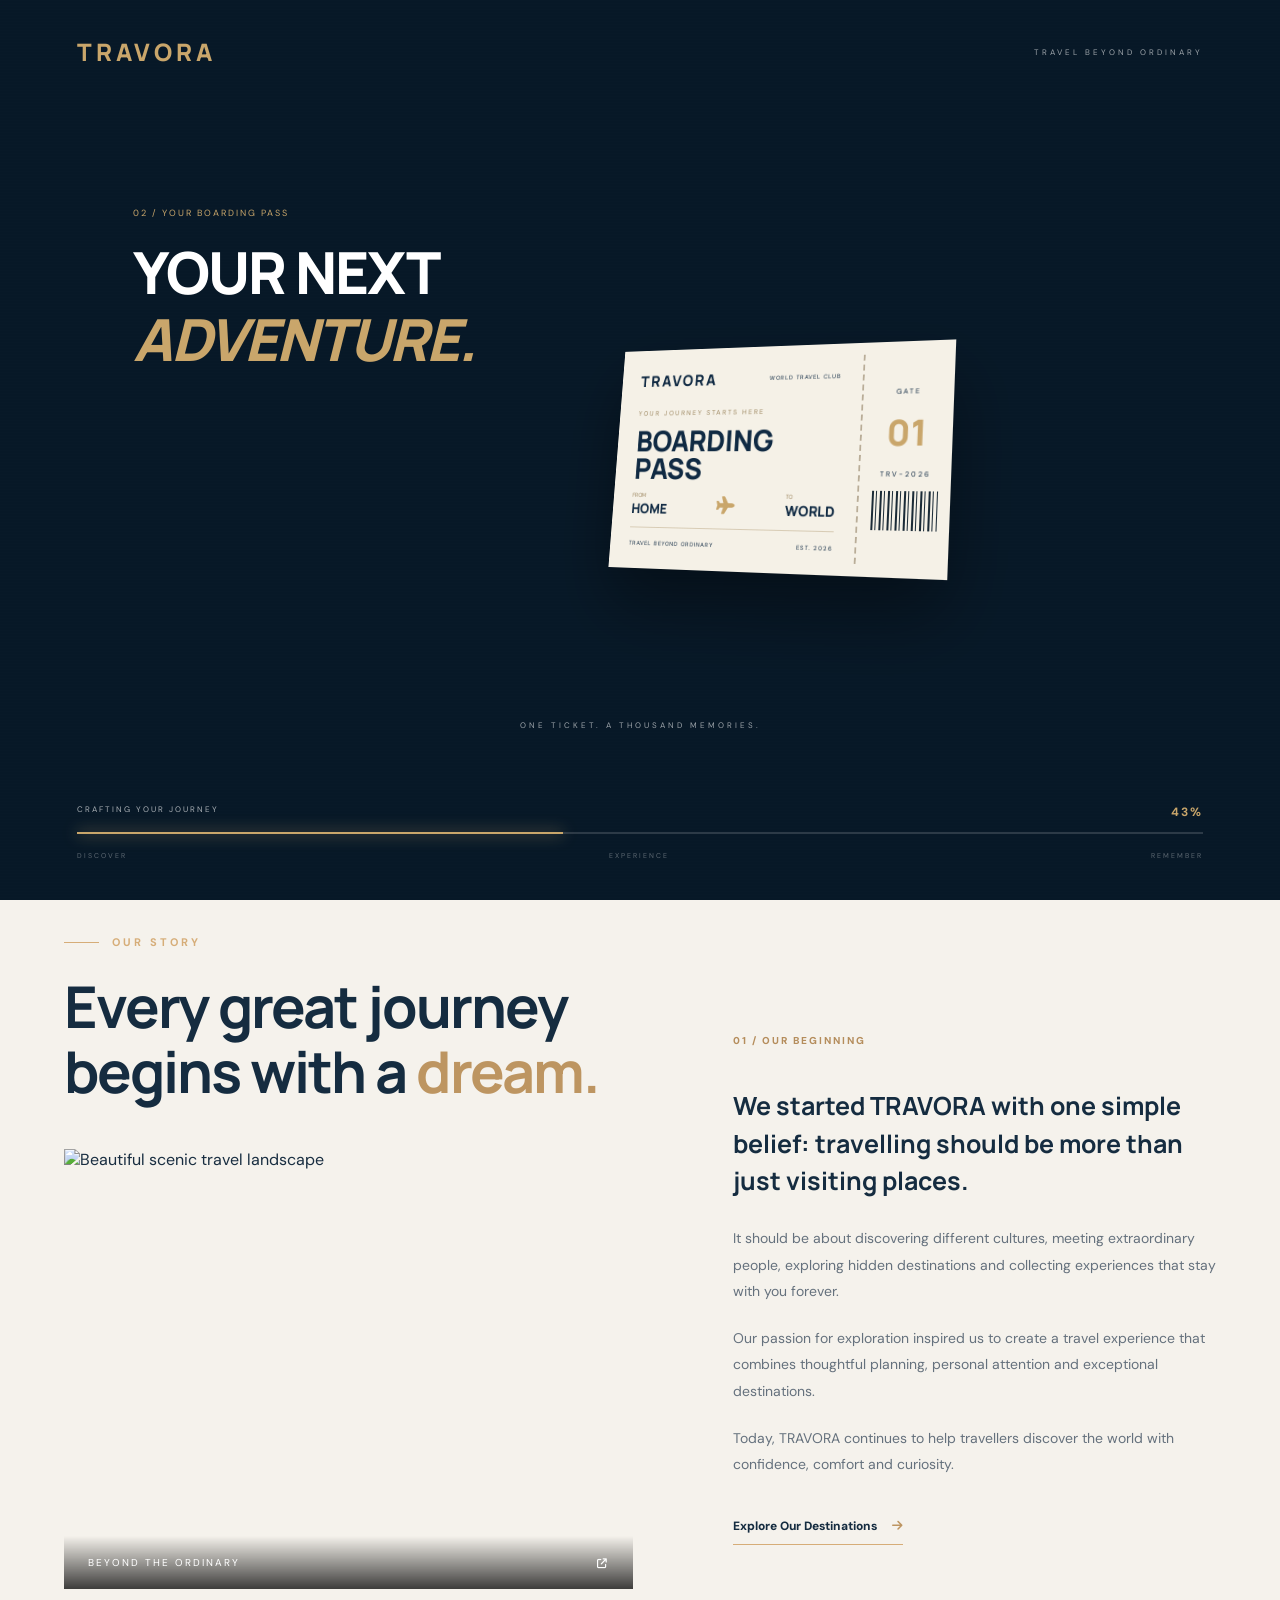
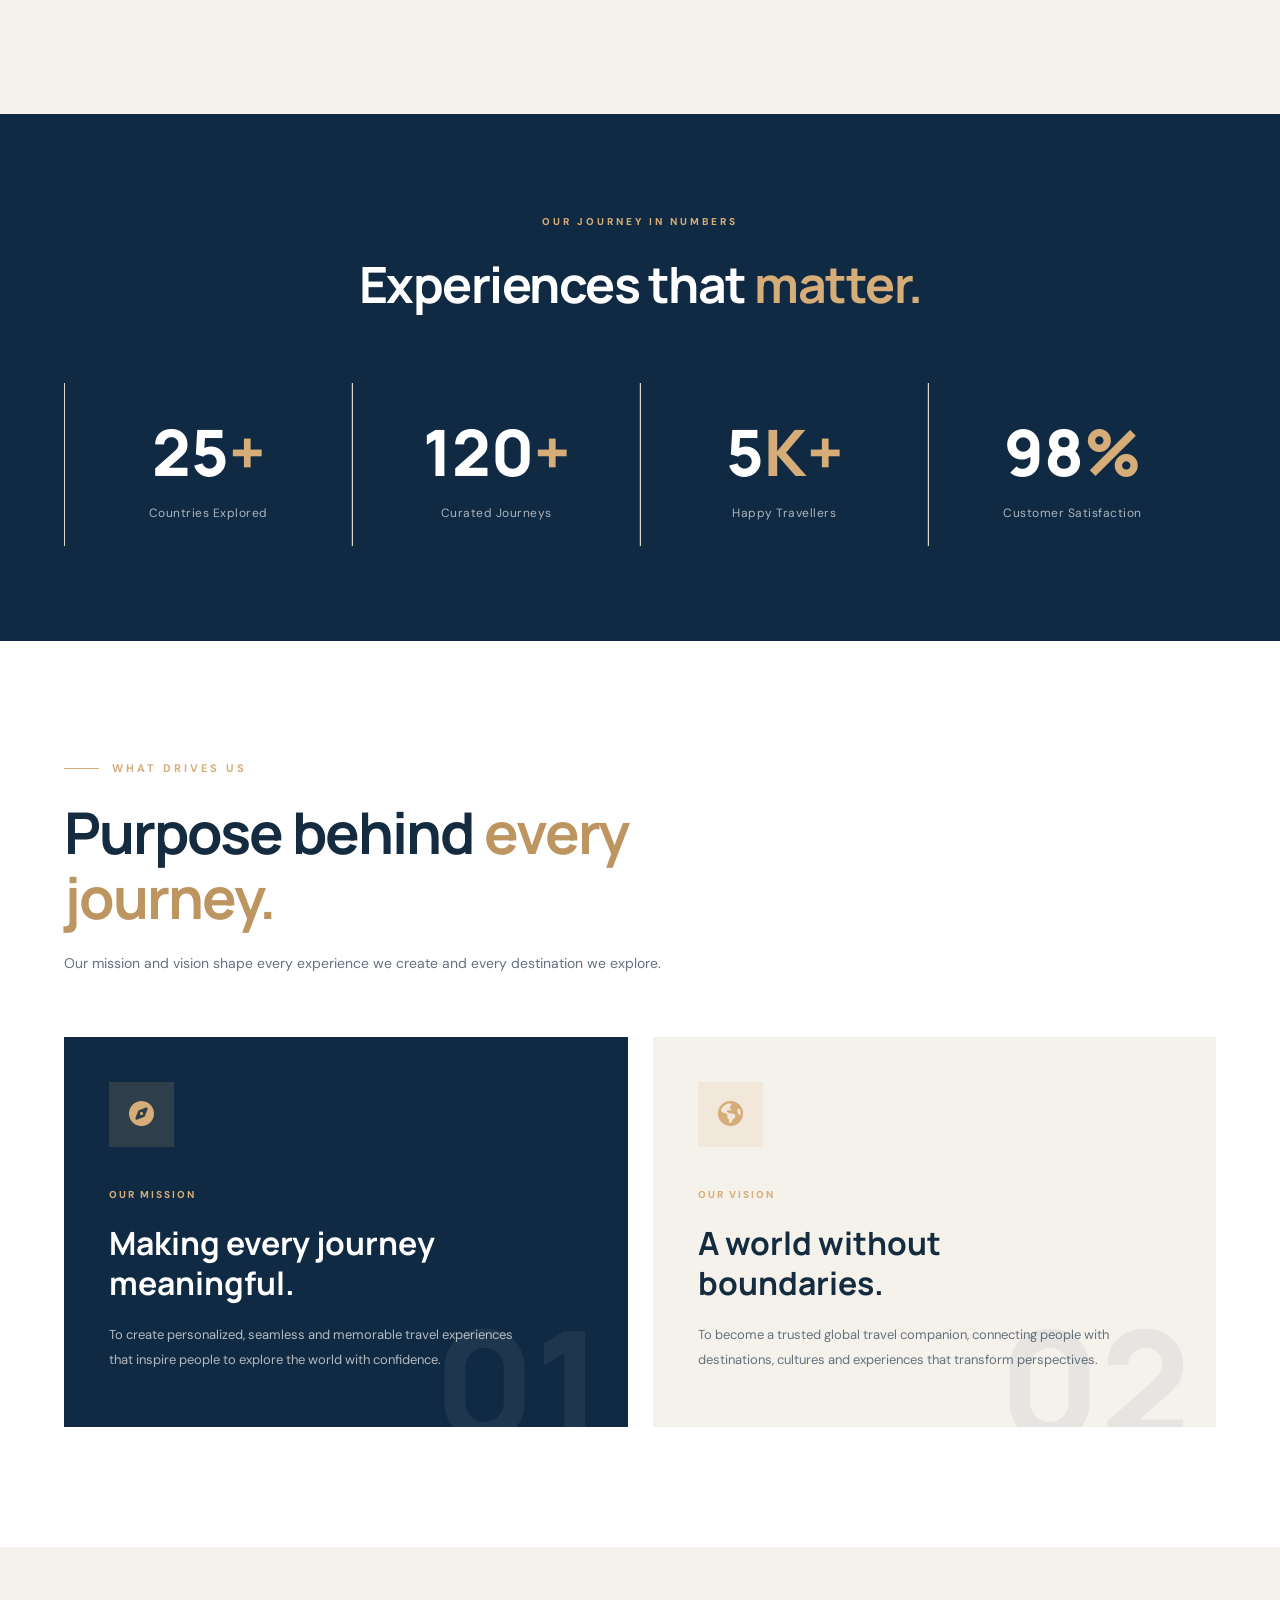
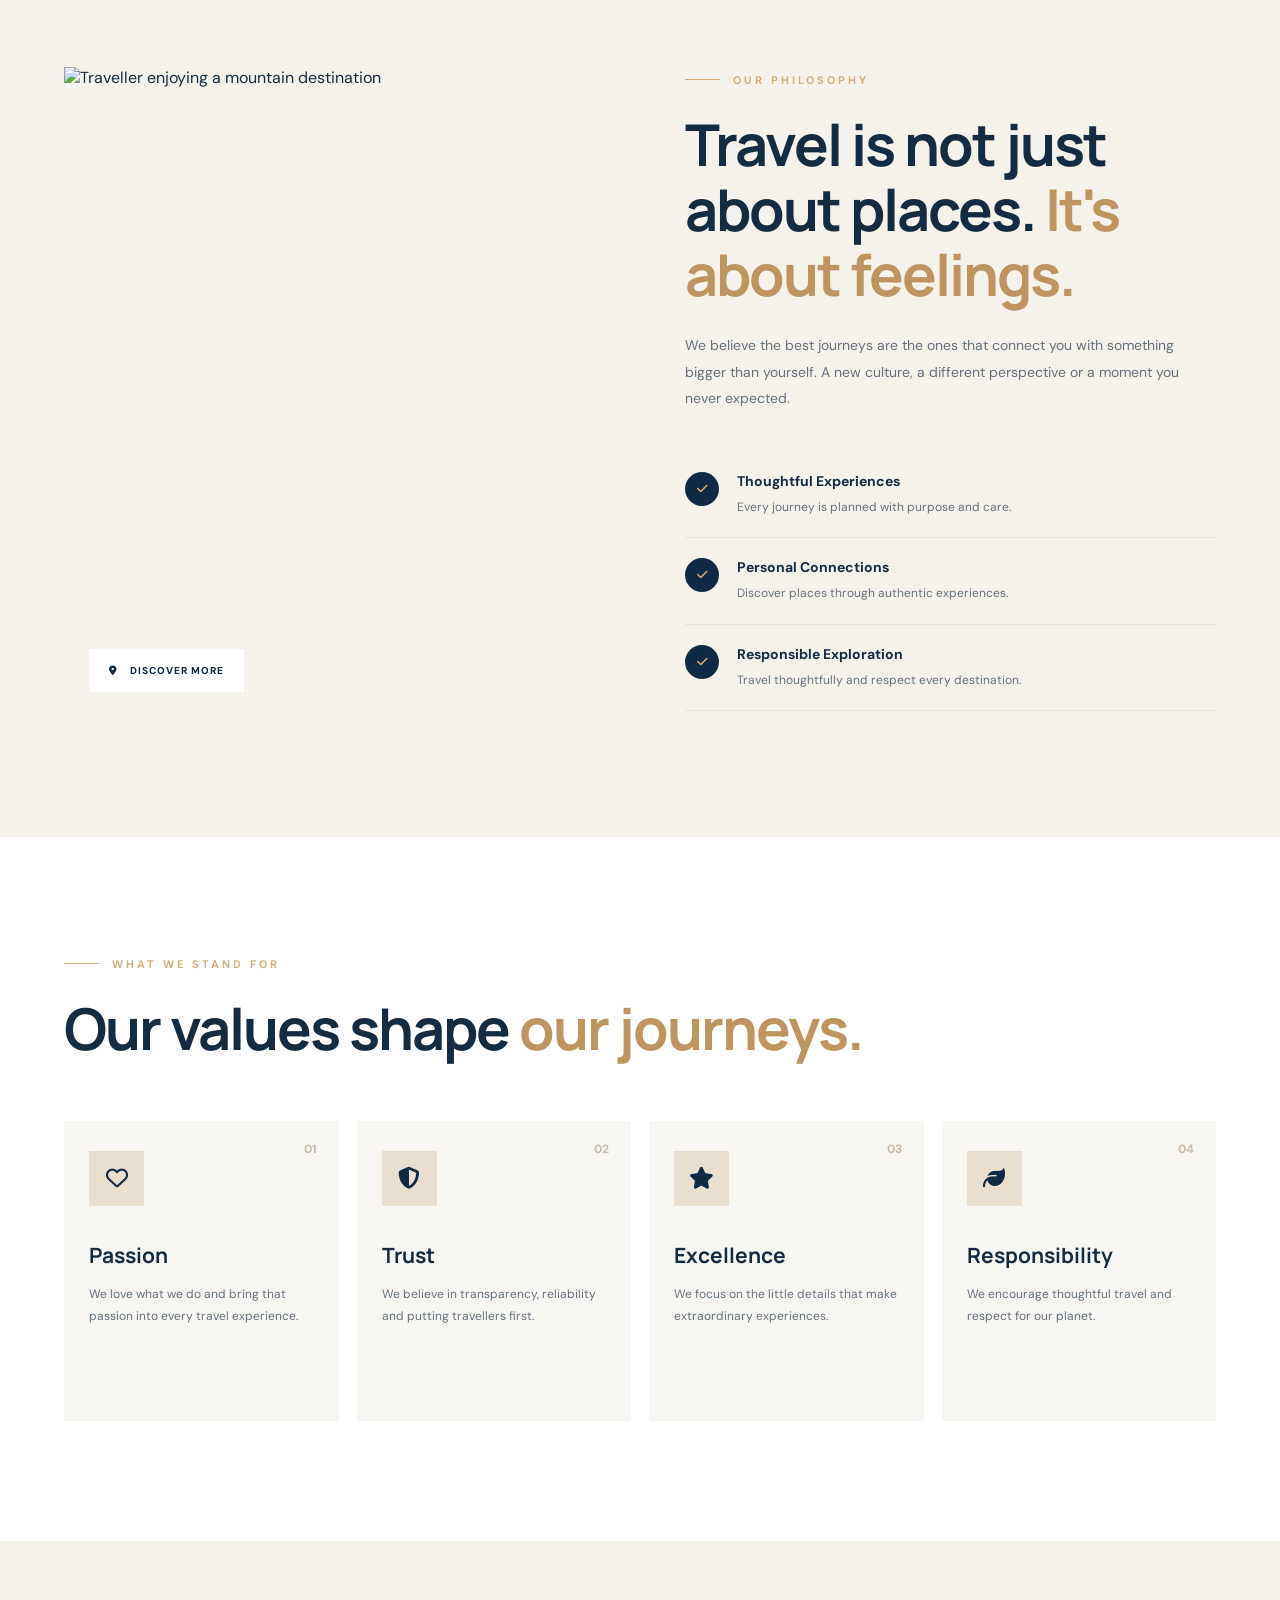
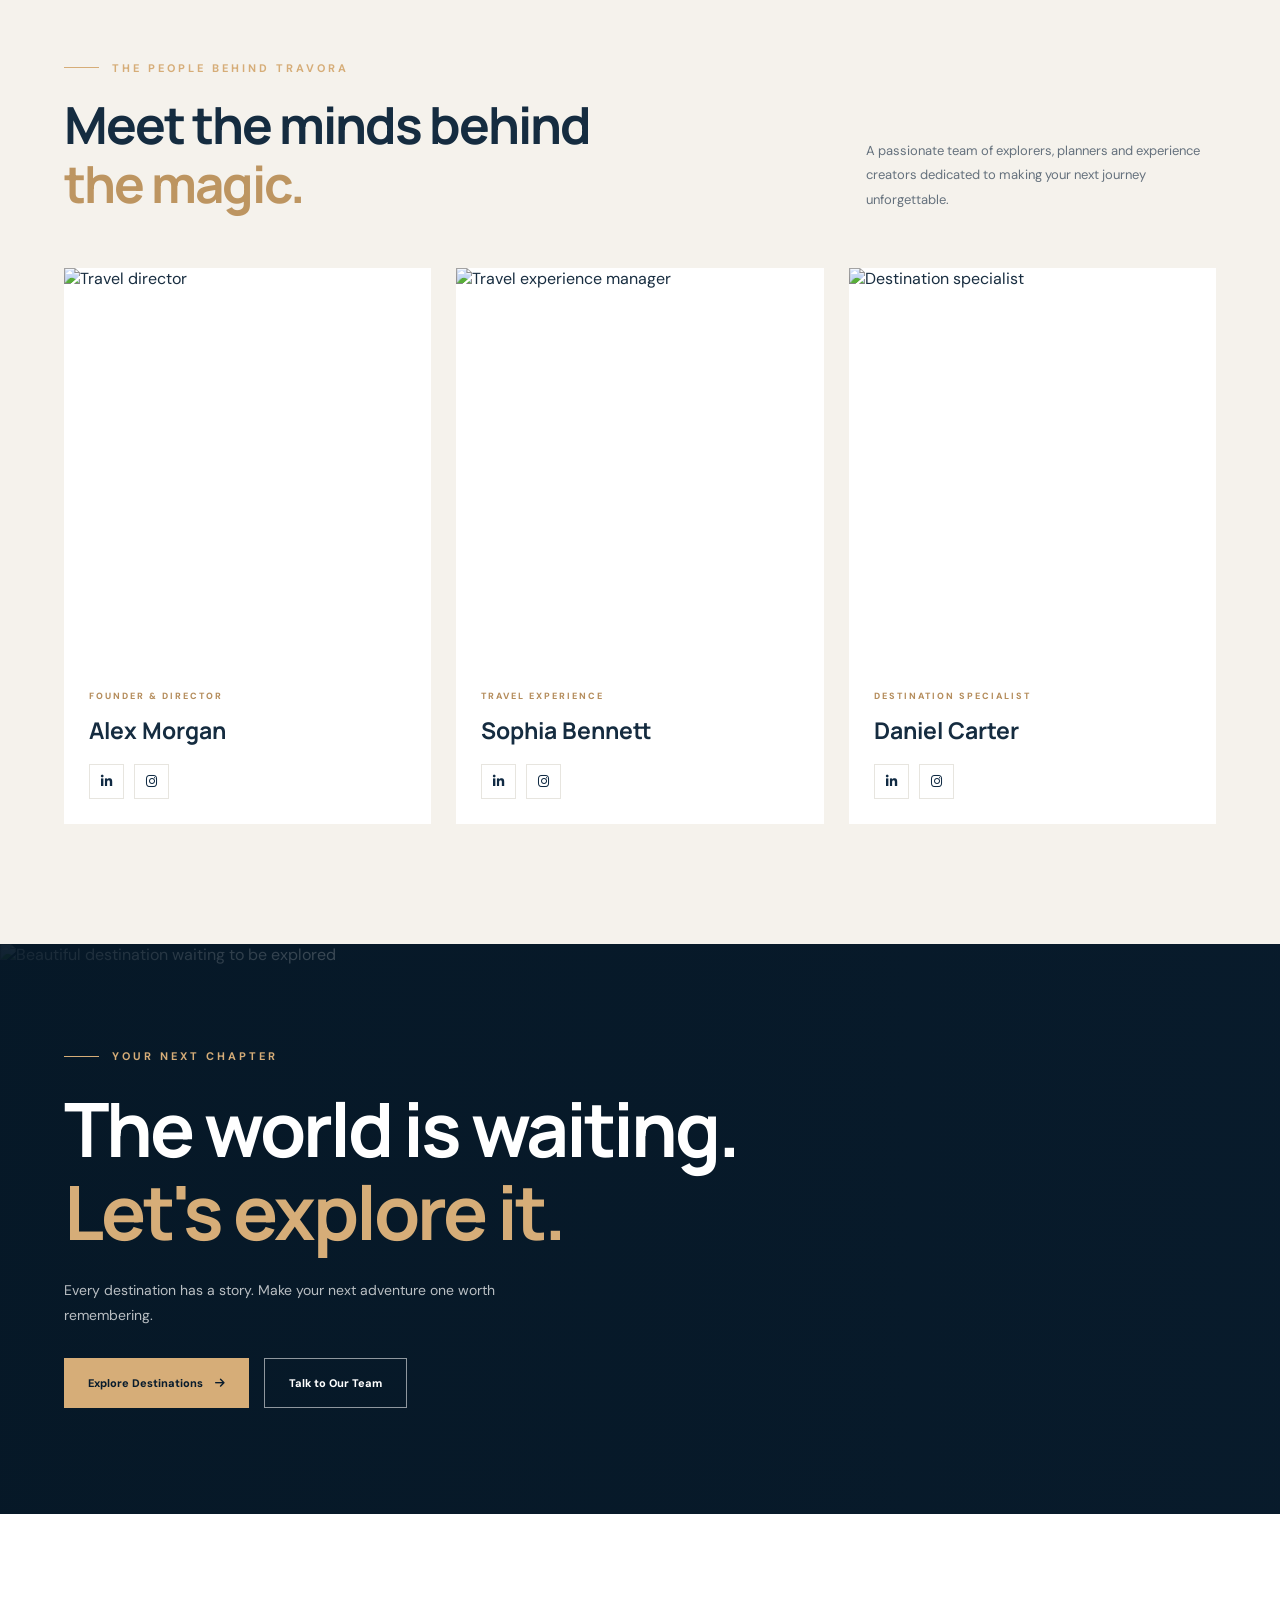
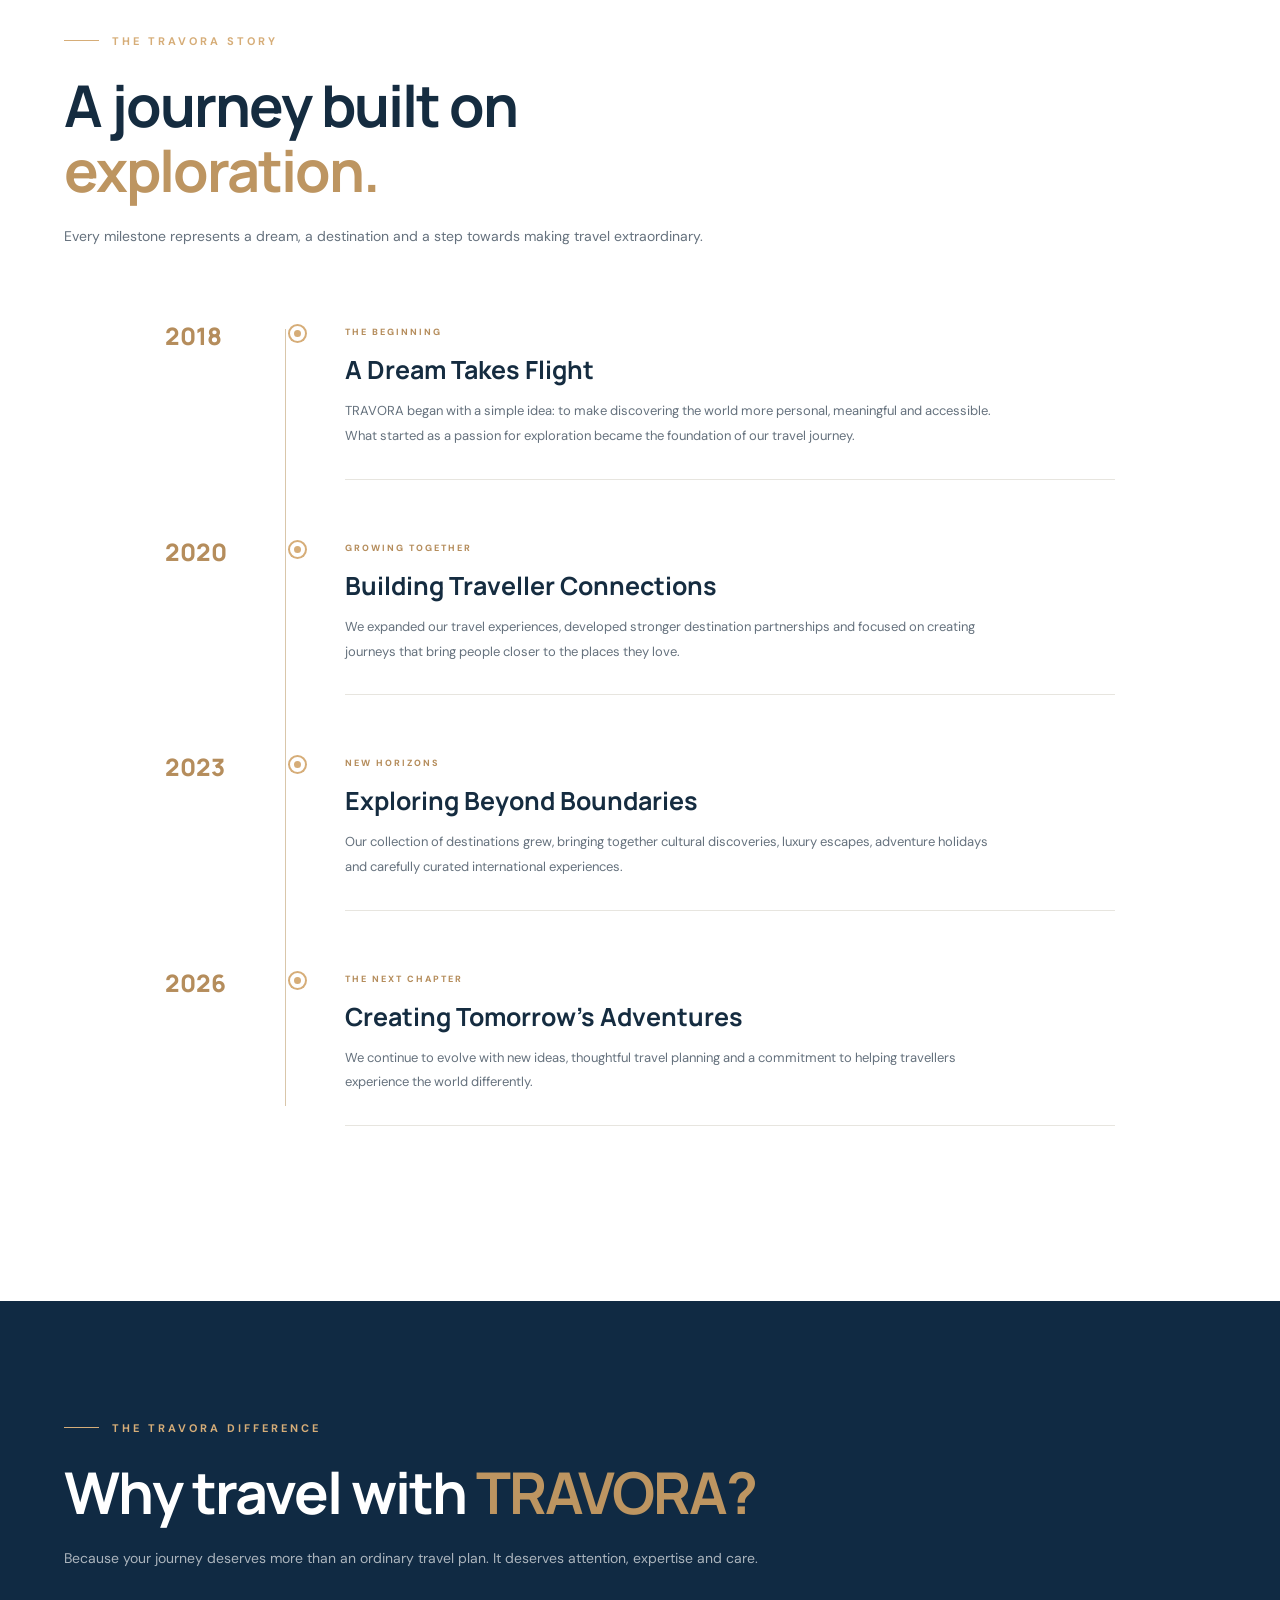
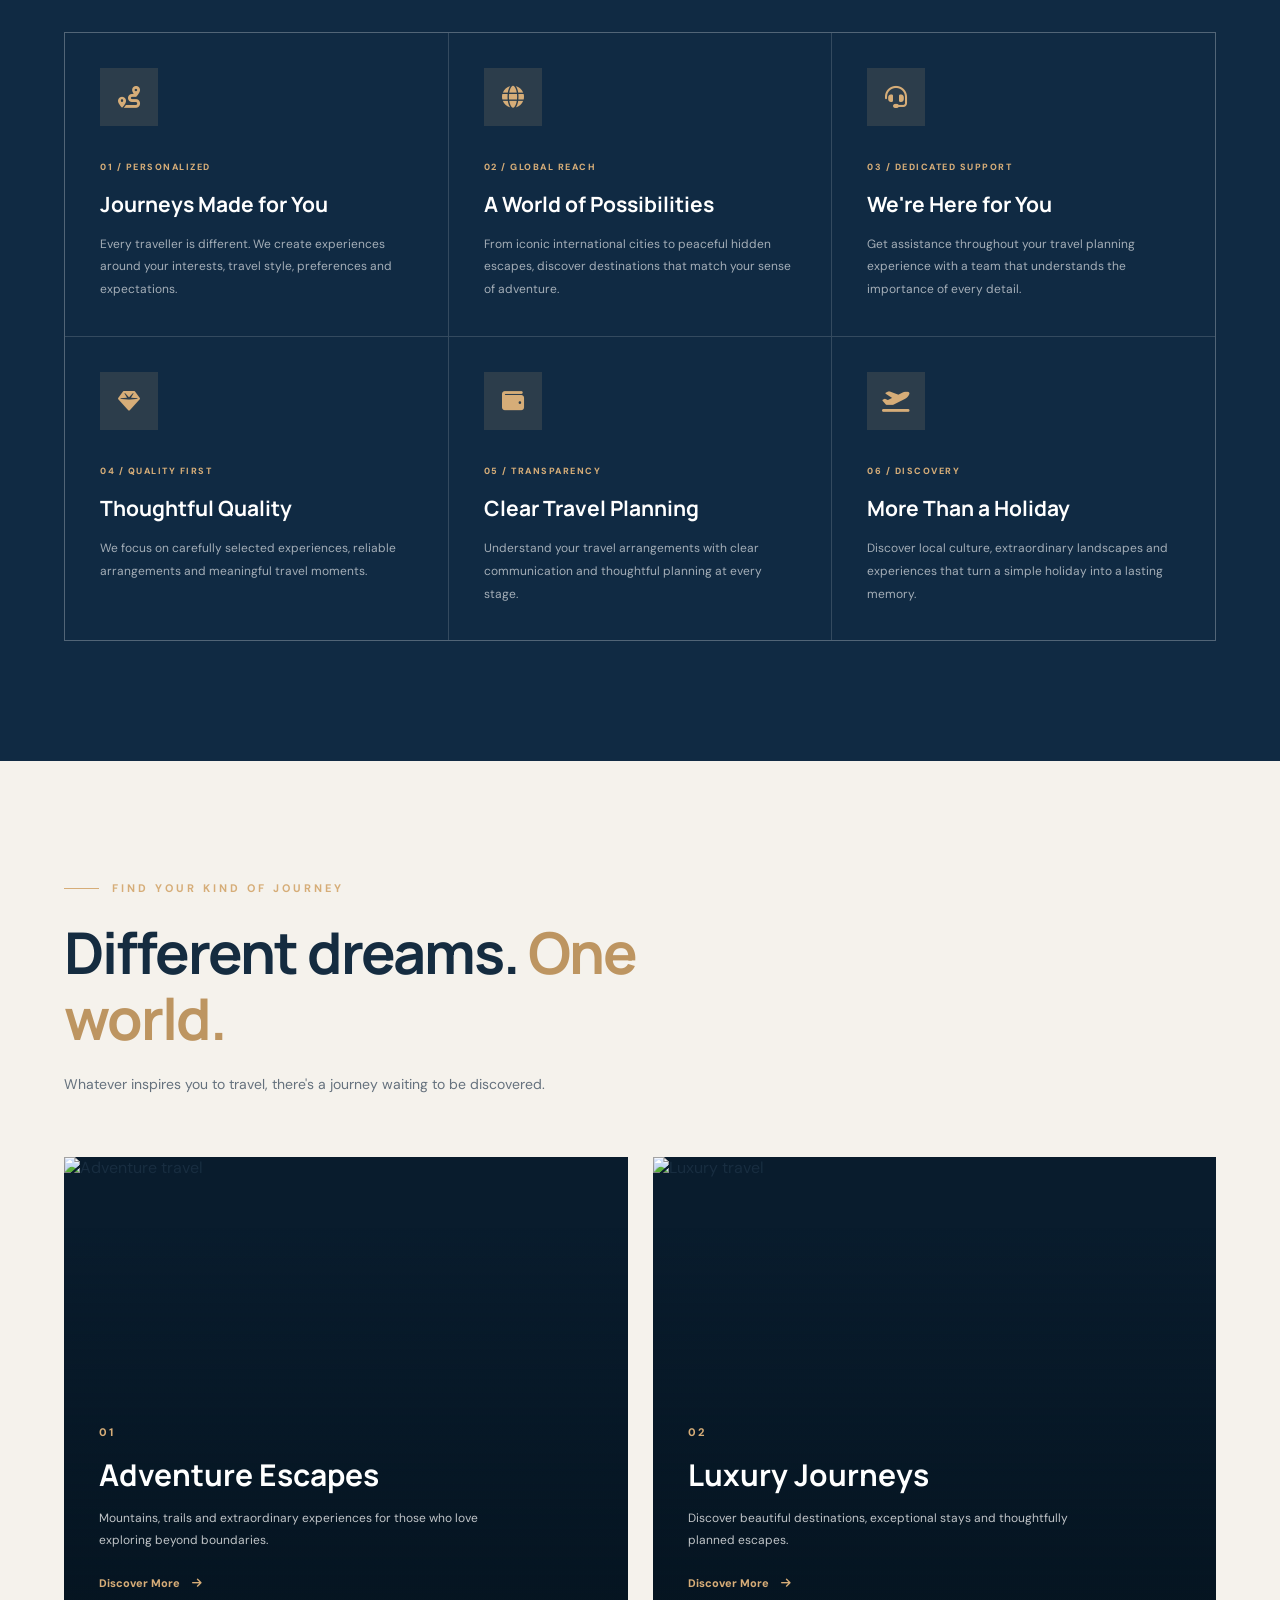
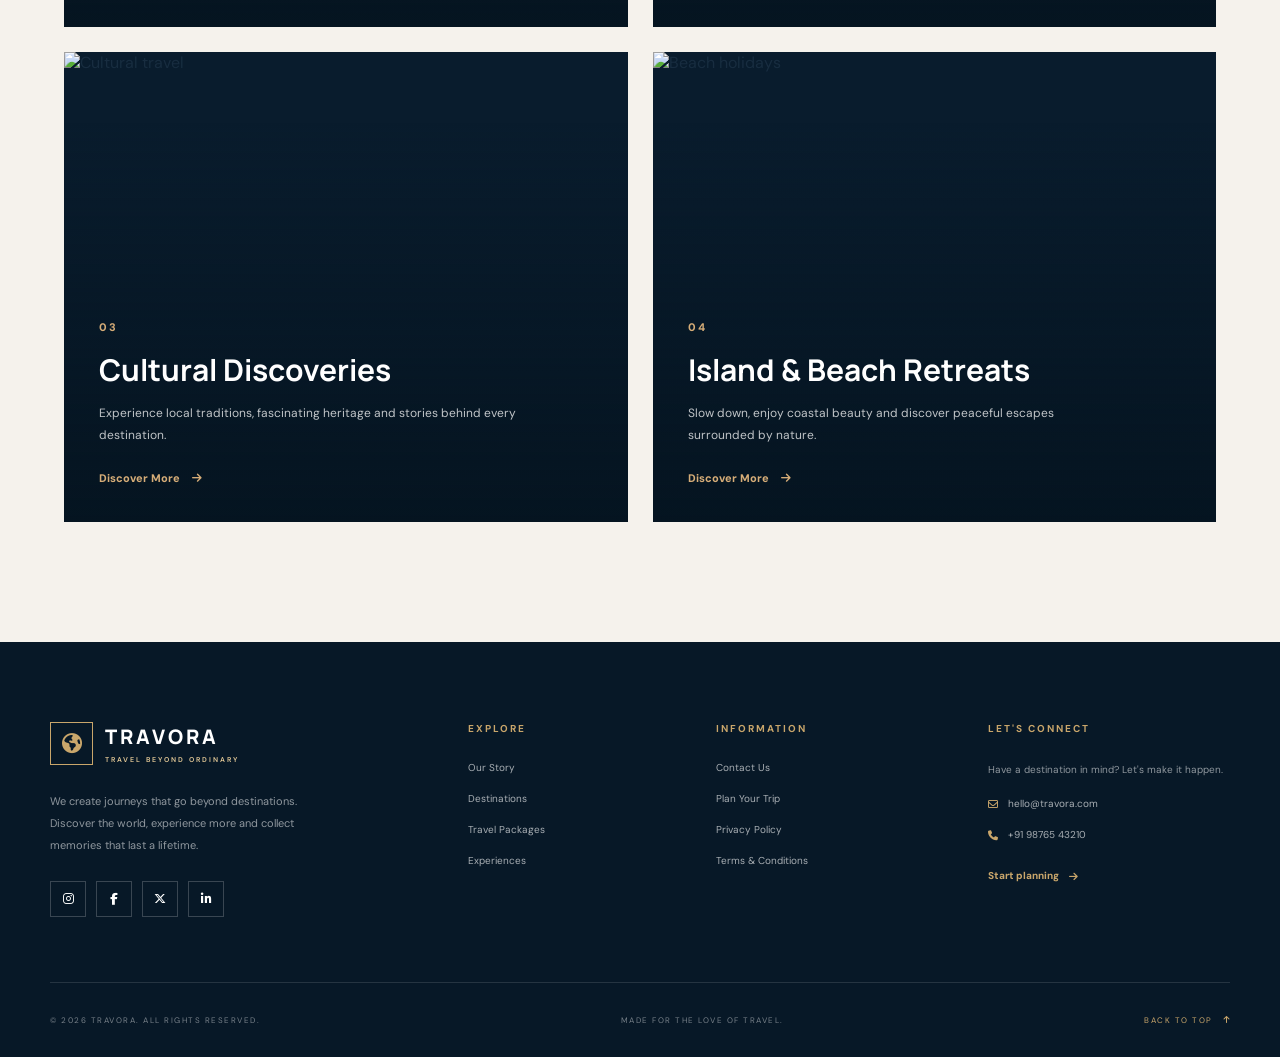
==== about.html @ 786e09c9 "first commit" ====
<!DOCTYPE html>
<html lang="en">

<head>
    <meta charset="UTF-8">
    <meta name="viewport" content="width=device-width, initial-scale=1.0">
    <meta name="description" content="Discover TRAVORA, our story, our mission and our passion for creating extraordinary travel experiences.">
    <meta name="theme-color" content="#102A43">

    <title>About Us | TRAVORA</title>

    <link rel="preconnect" href="https://fonts.googleapis.com">
    <link rel="preconnect" href="https://fonts.gstatic.com" crossorigin>

    <link href="https://fonts.googleapis.com/css2?family=DM+Sans:wght@400;500;600;700&family=Manrope:wght@400;500;600;700;800&display=swap" rel="stylesheet">

    <link rel="stylesheet" href="https://cdnjs.cloudflare.com/ajax/libs/font-awesome/6.7.2/css/all.min.css">

    <link rel="stylesheet" href="css/style.css">
    <link rel="stylesheet" href="css/about.css">
    <link rel="stylesheet" href="css/animation.css">
    <link rel="stylesheet" href="css/responsive.css">
</head>

<body>



    
<!-- =====================================================
     TRAVORA — PURE CSS 3D CINEMATIC PRELOADER
====================================================== -->

<div class="travel-preloader" id="preloader">

    <div class="travel-preloader-noise"></div>

    <div class="travel-preloader-top">
        <strong>TRAVORA</strong>
        <span>TRAVEL BEYOND ORDINARY</span>
    </div>

    <div class="travel-preloader-stage">

        <!-- SCENE 01 : 3D AIRPLANE -->

        <div class="preloader-scene jet-scene scene-active">

            <div class="scene-caption">
                <span>01 / DEPARTURE</span>
                <h2>THE WORLD IS<br><em>CALLING YOU.</em></h2>
            </div>

            <div class="jet-3d-wrap">

                <div class="jet-3d">

                    <div class="jet-nose"></div>
                    <div class="jet-fuselage"></div>
                    <div class="jet-cockpit"></div>

                    <div class="jet-wing jet-wing-left"></div>
                    <div class="jet-wing jet-wing-right"></div>

                    <div class="jet-tail"></div>
                    <div class="jet-tail-wing"></div>

                    <div class="jet-engine jet-engine-left"></div>
                    <div class="jet-engine jet-engine-right"></div>

                    <div class="jet-window-row">
                        <span></span><span></span><span></span>
                        <span></span><span></span><span></span>
                        <span></span><span></span>
                    </div>

                </div>

                <div class="jet-shadow"></div>
                <div class="jet-light-trail"></div>

            </div>

            <div class="jet-scene-bottom">
                <span>PREPARING FOR TAKE OFF</span>
                <span>TRAVORA AIRWAYS</span>
            </div>

        </div>


        <!-- SCENE 02 : 3D BOARDING TICKET -->

        <div class="preloader-scene ticket-scene">

            <div class="ticket-scene-caption">
                <span>02 / YOUR BOARDING PASS</span>
                <h2>YOUR NEXT<br><em>ADVENTURE.</em></h2>
            </div>

            <div class="ticket-3d-wrap">

                <div class="ticket-3d">

                    <div class="ticket-main">

                        <div class="ticket-top">
                            <strong>TRAVORA</strong>
                            <span>WORLD TRAVEL CLUB</span>
                        </div>

                        <div class="ticket-heading">
                            <small>YOUR JOURNEY STARTS HERE</small>
                            <h3>BOARDING<br>PASS</h3>
                        </div>

                        <div class="ticket-route">

                            <div>
                                <small>FROM</small>
                                <strong>HOME</strong>
                            </div>

                            <div class="ticket-plane-icon">
                                <i class="fa-solid fa-plane"></i>
                            </div>

                            <div>
                                <small>TO</small>
                                <strong>WORLD</strong>
                            </div>

                        </div>

                        <div class="ticket-bottom">
                            <span>TRAVEL BEYOND ORDINARY</span>
                            <span>EST. 2026</span>
                        </div>

                    </div>

                    <div class="ticket-perforation"></div>

                    <div class="ticket-stub">
                        <span>GATE</span>
                        <strong>01</strong>
                        <span>TRV-2026</span>
                        <div class="ticket-barcode"></div>
                    </div>

                </div>

            </div>

            <div class="ticket-scene-bottom">
                <span>ONE TICKET. A THOUSAND MEMORIES.</span>
            </div>

        </div>


        <!-- SCENE 03 : CSS 3D MOUNTAINS -->

        <div class="preloader-scene mountain-scene">

            <div class="mountain-sky"></div>

            <div class="mountain-sun"></div>

            <div class="mountain-stars">
                <span></span><span></span><span></span>
                <span></span><span></span><span></span>
            </div>

            <div class="mountain-landscape">

                <div class="mountain-layer mountain-back">
                    <span class="mountain-peak peak-one"></span>
                    <span class="mountain-peak peak-two"></span>
                    <span class="mountain-peak peak-three"></span>
                </div>

                <div class="mountain-layer mountain-middle">
                    <span class="mountain-peak peak-four"></span>
                    <span class="mountain-peak peak-five"></span>
                    <span class="mountain-peak peak-six"></span>
                </div>

                <div class="mountain-layer mountain-front">
                    <span class="mountain-peak peak-seven"></span>
                    <span class="mountain-peak peak-eight"></span>
                </div>

                <div class="mountain-ground"></div>

            </div>

            <div class="mountain-final-copy">
                <span>03 / DESTINATION REACHED</span>
                <h2>EXPLORE THE<br><em>UNEXPLORED.</em></h2>
                <p>YOUR JOURNEY BEGINS NOW</p>
            </div>

        </div>

    </div>


    <!-- LOADER PROGRESS -->

    <div class="travel-loader-bottom">

        <div class="travel-loader-label">
            <span>CRAFTING YOUR JOURNEY</span>
            <strong><span id="preloaderPercentage">0</span>%</strong>
        </div>

        <div class="preloader-progress">
            <div class="preloader-progress-bar"></div>
        </div>

        <div class="travel-loader-footer">
            <span>DISCOVER</span>
            <span>EXPERIENCE</span>
            <span>REMEMBER</span>
        </div>

    </div>

</div>

<!-- =====================================================
     HEADER
====================================================== -->

<header class="main-header" id="mainHeader">

    <div class="header-inner">

        <a href="index.html" class="brand">
            <span class="brand-symbol">
                <i class="fa-solid fa-earth-americas"></i>
            </span>

            <span class="brand-name">
                TRAVORA
                <small>TRAVEL BEYOND ORDINARY</small>
            </span>
        </a>

        <nav class="desktop-nav">

            <a href="index.html" >Home</a>
            <a href="about.html" class="active">About Us</a>
            <a href="packages.html">Packages</a>
            <a href="experiences.html">Experiences</a>
            <a href="contact.html">Contact</a>

        </nav>

        <div class="header-actions">

            <button class="login-trigger" id="loginModalOpen">
                <i class="fa-regular fa-user"></i>
                <span>Login</span>
            </button>

            <a href="contact.html" class="header-cta">
                Plan a Trip
                <i class="fa-solid fa-arrow-up-right-from-square"></i>
            </a>

        </div>

        <button class="mobile-menu-button"
                id="mobileMenuButton"
                aria-label="Open navigation">
            <i class="fa-solid fa-bars"></i>
        </button>

    </div>

</header>


<!-- MOBILE NAVIGATION -->

<div class="mobile-overlay" id="mobileOverlay"></div>

<aside class="mobile-drawer" id="mobileDrawer">

    <div class="drawer-header">

        <a href="index.html" class="brand">
            <span class="brand-symbol">
                <i class="fa-solid fa-earth-americas"></i>
            </span>
            <span class="brand-name">TRAVORA</span>
        </a>

        <button id="drawerClose" aria-label="Close menu">
            <i class="fa-solid fa-xmark"></i>
        </button>

    </div>

    <div class="drawer-label">EXPLORE TRAVORA</div>

    <nav class="drawer-nav">
        <a href="index.html">Home <i class="fa-solid fa-arrow-right"></i></a>
        <a href="about.html">About Us <i class="fa-solid fa-arrow-right"></i></a>
        <a href="packages.html">Packages <i class="fa-solid fa-arrow-right"></i></a>
        <a href="experiences.html">Experiences <i class="fa-solid fa-arrow-right"></i></a>
        <a href="contact.html">Contact <i class="fa-solid fa-arrow-right"></i></a>
    </nav>

    <button class="drawer-login" data-open-login>
        <i class="fa-regular fa-user"></i>
        Login to TRAVORA
    </button>

    <div class="drawer-footer">
        <span>FOLLOW YOUR WANDERLUST</span>
        <div>
            <a href="404.html"><i class="fa-brands fa-instagram"></i></a>
            <a href="404.html"><i class="fa-brands fa-facebook-f"></i></a>
            <a href="404.html"><i class="fa-brands fa-x-twitter"></i></a>
        </div>
    </div>

</aside>

    <main>

        <!-- ABOUT HERO -->
        <section class="about-hero">

            <img
                src="assets/images/about-hero.webp"
                alt="Beautiful mountain travel destination"
                class="about-hero-image"
            >

            <div class="about-hero-overlay"></div>

            <div class="container about-hero-content">

                <div class="about-eyebrow">
                    <span>WHO WE ARE</span>
                </div>

                <h1>
                    We Believe<br>
                    The World Is<br>
                    <span>Worth Exploring.</span>
                </h1>

                <p>
                    More than a travel company, we are creators of meaningful
                    journeys, unforgettable moments and extraordinary
                    experiences across the world.
                </p>

                <a href="#our-story" class="about-primary-btn">
                    Discover Our Story
                    <i class="fa-solid fa-arrow-down"></i>
                </a>

            </div>

            <div class="about-hero-bottom">
                <span>EST. WITH A PASSION FOR TRAVEL</span>
                <span>01 — 06</span>
            </div>

        </section>

        <!-- INTRODUCTION -->
        <section class="about-intro" id="our-story">

            <div class="container about-intro-grid">

                <div class="about-intro-left">
                    <span class="section-eyebrow">OUR STORY</span>

                    <h2>
                        Every great journey
                        begins with a
                        <span>dream.</span>
                    </h2>

                    <div class="about-intro-image">
                        <img
                            src="assets/images/about-story.webp"
                            alt="Beautiful scenic travel landscape"
                        >

                        <div class="image-caption">
                            <span>BEYOND THE ORDINARY</span>
                            <i class="fa-solid fa-arrow-up-right-from-square"></i>
                        </div>
                    </div>
                </div>

                <div class="about-intro-right">

                    <span class="about-number">01 / OUR BEGINNING</span>

                    <p class="about-large-text">
                        We started TRAVORA with one simple belief:
                        travelling should be more than just visiting places.
                    </p>

                    <p>
                        It should be about discovering different cultures,
                        meeting extraordinary people, exploring hidden
                        destinations and collecting experiences that stay
                        with you forever.
                    </p>

                    <p>
                        Our passion for exploration inspired us to create
                        a travel experience that combines thoughtful planning,
                        personal attention and exceptional destinations.
                    </p>

                    <p>
                        Today, TRAVORA continues to help travellers discover
                        the world with confidence, comfort and curiosity.
                    </p>

                    <a href="destinations.html" class="about-text-link">
                        Explore Our Destinations
                        <i class="fa-solid fa-arrow-right"></i>
                    </a>

                </div>

            </div>

        </section>

        <!-- STATISTICS -->
        <section class="about-stats">

            <div class="container">

                <div class="about-stats-heading">
                    <span>OUR JOURNEY IN NUMBERS</span>
                    <h2>Experiences that <span>matter.</span></h2>
                </div>

                <div class="about-stats-grid">

                    <div class="stat-item">
                        <h3>25<span>+</span></h3>
                        <p>Countries Explored</p>
                    </div>

                    <div class="stat-item">
                        <h3>120<span>+</span></h3>
                        <p>Curated Journeys</p>
                    </div>

                    <div class="stat-item">
                        <h3>5K<span>+</span></h3>
                        <p>Happy Travellers</p>
                    </div>

                    <div class="stat-item">
                        <h3>98<span>%</span></h3>
                        <p>Customer Satisfaction</p>
                    </div>

                </div>

            </div>

        </section>

        <!-- MISSION AND VISION -->
        <section class="about-purpose">

            <div class="container">

                <div class="purpose-heading">
                    <span class="section-eyebrow">WHAT DRIVES US</span>

                    <h2>
                        Purpose behind
                        <span>every journey.</span>
                    </h2>

                    <p>
                        Our mission and vision shape every experience
                        we create and every destination we explore.
                    </p>
                </div>

                <div class="purpose-grid">

                    <article class="purpose-card mission-card">

                        <div class="purpose-icon">
                            <i class="fa-solid fa-compass"></i>
                        </div>

                        <span>OUR MISSION</span>

                        <h3>
                            Making every journey
                            meaningful.
                        </h3>

                        <p>
                            To create personalized, seamless and memorable
                            travel experiences that inspire people to explore
                            the world with confidence.
                        </p>

                        <div class="purpose-number">01</div>

                    </article>

                    <article class="purpose-card vision-card">

                        <div class="purpose-icon">
                            <i class="fa-solid fa-earth-americas"></i>
                        </div>

                        <span>OUR VISION</span>

                        <h3>
                            A world without
                            boundaries.
                        </h3>

                        <p>
                            To become a trusted global travel companion,
                            connecting people with destinations, cultures
                            and experiences that transform perspectives.
                        </p>

                        <div class="purpose-number">02</div>

                    </article>

                </div>

            </div>

        </section>

        <!-- TRAVEL PHILOSOPHY -->
        <section class="about-philosophy">

            <div class="container philosophy-grid">

                <div class="philosophy-image">
                    <img
                        src="assets/images/about-philosophy.webp"
                        alt="Traveller enjoying a mountain destination"
                    >

                    <div class="philosophy-image-label">
                        <i class="fa-solid fa-location-dot"></i>
                        DISCOVER MORE
                    </div>
                </div>

                <div class="philosophy-content">

                    <span class="section-eyebrow">OUR PHILOSOPHY</span>

                    <h2>
                        Travel is not just
                        about places.
                        <span>It's about feelings.</span>
                    </h2>

                    <p>
                        We believe the best journeys are the ones that
                        connect you with something bigger than yourself.
                        A new culture, a different perspective or a moment
                        you never expected.
                    </p>

                    <div class="philosophy-points">

                        <div class="philosophy-point">
                            <span><i class="fa-solid fa-check"></i></span>
                            <div>
                                <h4>Thoughtful Experiences</h4>
                                <p>Every journey is planned with purpose and care.</p>
                            </div>
                        </div>

                        <div class="philosophy-point">
                            <span><i class="fa-solid fa-check"></i></span>
                            <div>
                                <h4>Personal Connections</h4>
                                <p>Discover places through authentic experiences.</p>
                            </div>
                        </div>

                        <div class="philosophy-point">
                            <span><i class="fa-solid fa-check"></i></span>
                            <div>
                                <h4>Responsible Exploration</h4>
                                <p>Travel thoughtfully and respect every destination.</p>
                            </div>
                        </div>

                    </div>

                </div>

            </div>

        </section>

        <!-- VALUES -->
        <section class="about-values">

            <div class="container">

                <div class="values-heading">
                    <span class="section-eyebrow">WHAT WE STAND FOR</span>
                    <h2>Our values shape <span>our journeys.</span></h2>
                </div>

                <div class="values-grid">

                    <article class="value-card">
                        <div class="value-icon">
                            <i class="fa-regular fa-heart"></i>
                        </div>
                        <h3>Passion</h3>
                        <p>
                            We love what we do and bring that passion
                            into every travel experience.
                        </p>
                        <span>01</span>
                    </article>

                    <article class="value-card">
                        <div class="value-icon">
                            <i class="fa-solid fa-shield-halved"></i>
                        </div>
                        <h3>Trust</h3>
                        <p>
                            We believe in transparency, reliability
                            and putting travellers first.
                        </p>
                        <span>02</span>
                    </article>

                    <article class="value-card">
                        <div class="value-icon">
                            <i class="fa-solid fa-star"></i>
                        </div>
                        <h3>Excellence</h3>
                        <p>
                            We focus on the little details that
                            make extraordinary experiences.
                        </p>
                        <span>03</span>
                    </article>

                    <article class="value-card">
                        <div class="value-icon">
                            <i class="fa-solid fa-leaf"></i>
                        </div>
                        <h3>Responsibility</h3>
                        <p>
                            We encourage thoughtful travel
                            and respect for our planet.
                        </p>
                        <span>04</span>
                    </article>

                </div>

            </div>

        </section>

        <!-- TEAM -->
        <section class="about-team">

            <div class="container">

                <div class="team-heading">

                    <div>
                        <span class="section-eyebrow">THE PEOPLE BEHIND TRAVORA</span>
                        <h2>Meet the minds behind <span>the magic.</span></h2>
                    </div>

                    <p>
                        A passionate team of explorers, planners and
                        experience creators dedicated to making your
                        next journey unforgettable.
                    </p>

                </div>

                <div class="team-grid">

                    <article class="team-card">
                        <div class="team-image">
                            <img src="assets/images/team-01.webp" alt="Travel director">
                        </div>
                        <div class="team-info">
                            <span>FOUNDER & DIRECTOR</span>
                            <h3>Alex Morgan</h3>
                            <div class="team-socials">
                                <a href="404.html" aria-label="LinkedIn"><i class="fa-brands fa-linkedin-in"></i></a>
                                <a href="404.html" aria-label="Instagram"><i class="fa-brands fa-instagram"></i></a>
                            </div>
                        </div>
                    </article>

                    <article class="team-card">
                        <div class="team-image">
                            <img src="assets/images/team-02.webp" alt="Travel experience manager">
                        </div>
                        <div class="team-info">
                            <span>TRAVEL EXPERIENCE</span>
                            <h3>Sophia Bennett</h3>
                            <div class="team-socials">
                                <a href="404.html" aria-label="LinkedIn"><i class="fa-brands fa-linkedin-in"></i></a>
                                <a href="404.html" aria-label="Instagram"><i class="fa-brands fa-instagram"></i></a>
                            </div>
                        </div>
                    </article>

                    <article class="team-card">
                        <div class="team-image">
                            <img src="assets/images/team-03.webp" alt="Destination specialist">
                        </div>
                        <div class="team-info">
                            <span>DESTINATION SPECIALIST</span>
                            <h3>Daniel Carter</h3>
                            <div class="team-socials">
                                <a href="404.html" aria-label="LinkedIn"><i class="fa-brands fa-linkedin-in"></i></a>
                                <a href="404.html" aria-label="Instagram"><i class="fa-brands fa-instagram"></i></a>
                            </div>
                        </div>
                    </article>

                </div>

            </div>

        </section>

        <!-- CTA -->
        <section class="about-cta">

            <div class="about-cta-image">
                <img
                    src="assets/images/about-cta.webp"
                    alt="Beautiful destination waiting to be explored"
                >
            </div>

            <div class="container about-cta-content">

                <span class="section-eyebrow">YOUR NEXT CHAPTER</span>

                <h2>
                    The world is waiting.
                    <span>Let's explore it.</span>
                </h2>

                <p>
                    Every destination has a story. Make your next
                    adventure one worth remembering.
                </p>

                <div class="about-cta-buttons">
                    <a href="destinations.html" class="cta-primary-btn">
                        Explore Destinations
                        <i class="fa-solid fa-arrow-right"></i>
                    </a>

                    <a href="contact.html" class="cta-secondary-btn">
                        Talk to Our Team
                    </a>
                </div>

            </div>
        </section>


        <!-- OUR JOURNEY -->
<section class="about-journey">

    <div class="container">

        <div class="journey-heading">
            <span class="section-eyebrow">THE TRAVORA STORY</span>
            <h2>A journey built on <span>exploration.</span></h2>
            <p>
                Every milestone represents a dream, a destination
                and a step towards making travel extraordinary.
            </p>
        </div>

        <div class="journey-timeline">

            <article class="journey-item">
                <span class="journey-year">2018</span>
                <div class="journey-dot"></div>
                <div class="journey-content">
                    <span>THE BEGINNING</span>
                    <h3>A Dream Takes Flight</h3>
                    <p>
                        TRAVORA began with a simple idea: to make discovering
                        the world more personal, meaningful and accessible.
                        What started as a passion for exploration became
                        the foundation of our travel journey.
                    </p>
                </div>
            </article>

            <article class="journey-item">
                <span class="journey-year">2020</span>
                <div class="journey-dot"></div>
                <div class="journey-content">
                    <span>GROWING TOGETHER</span>
                    <h3>Building Traveller Connections</h3>
                    <p>
                        We expanded our travel experiences, developed
                        stronger destination partnerships and focused
                        on creating journeys that bring people closer
                        to the places they love.
                    </p>
                </div>
            </article>

            <article class="journey-item">
                <span class="journey-year">2023</span>
                <div class="journey-dot"></div>
                <div class="journey-content">
                    <span>NEW HORIZONS</span>
                    <h3>Exploring Beyond Boundaries</h3>
                    <p>
                        Our collection of destinations grew, bringing
                        together cultural discoveries, luxury escapes,
                        adventure holidays and carefully curated
                        international experiences.
                    </p>
                </div>
            </article>

            <article class="journey-item">
                <span class="journey-year">2026</span>
                <div class="journey-dot"></div>
                <div class="journey-content">
                    <span>THE NEXT CHAPTER</span>
                    <h3>Creating Tomorrow's Adventures</h3>
                    <p>
                        We continue to evolve with new ideas, thoughtful
                        travel planning and a commitment to helping
                        travellers experience the world differently.
                    </p>
                </div>
            </article>

        </div>

    </div>

</section>

<!-- WHY CHOOSE US -->
<section class="about-why">

    <div class="container">

        <div class="why-heading">
            <span class="section-eyebrow">THE TRAVORA DIFFERENCE</span>
            <h2>Why travel with <span>TRAVORA?</span></h2>
            <p>
                Because your journey deserves more than an ordinary
                travel plan. It deserves attention, expertise and care.
            </p>
        </div>

        <div class="why-grid">

            <article class="why-card">
                <div class="why-icon">
                    <i class="fa-solid fa-route"></i>
                </div>
                <span>01 / PERSONALIZED</span>
                <h3>Journeys Made for You</h3>
                <p>
                    Every traveller is different. We create experiences
                    around your interests, travel style, preferences
                    and expectations.
                </p>
            </article>

            <article class="why-card">
                <div class="why-icon">
                    <i class="fa-solid fa-globe"></i>
                </div>
                <span>02 / GLOBAL REACH</span>
                <h3>A World of Possibilities</h3>
                <p>
                    From iconic international cities to peaceful hidden
                    escapes, discover destinations that match your
                    sense of adventure.
                </p>
            </article>

            <article class="why-card">
                <div class="why-icon">
                    <i class="fa-solid fa-headset"></i>
                </div>
                <span>03 / DEDICATED SUPPORT</span>
                <h3>We're Here for You</h3>
                <p>
                    Get assistance throughout your travel planning
                    experience with a team that understands
                    the importance of every detail.
                </p>
            </article>

            <article class="why-card">
                <div class="why-icon">
                    <i class="fa-solid fa-gem"></i>
                </div>
                <span>04 / QUALITY FIRST</span>
                <h3>Thoughtful Quality</h3>
                <p>
                    We focus on carefully selected experiences,
                    reliable arrangements and meaningful travel
                    moments.
                </p>
            </article>

            <article class="why-card">
                <div class="why-icon">
                    <i class="fa-solid fa-wallet"></i>
                </div>
                <span>05 / TRANSPARENCY</span>
                <h3>Clear Travel Planning</h3>
                <p>
                    Understand your travel arrangements with clear
                    communication and thoughtful planning
                    at every stage.
                </p>
            </article>

            <article class="why-card">
                <div class="why-icon">
                    <i class="fa-solid fa-plane-departure"></i>
                </div>
                <span>06 / DISCOVERY</span>
                <h3>More Than a Holiday</h3>
                <p>
                    Discover local culture, extraordinary landscapes
                    and experiences that turn a simple holiday
                    into a lasting memory.
                </p>
            </article>

        </div>

    </div>

</section>


<!-- TRAVEL CATEGORIES -->
<section class="about-categories">

    <div class="container">

        <div class="categories-heading">
            <span class="section-eyebrow">FIND YOUR KIND OF JOURNEY</span>
            <h2>Different dreams. <span>One world.</span></h2>
            <p>
                Whatever inspires you to travel, there's a journey
                waiting to be discovered.
            </p>
        </div>

        <div class="categories-grid">

            <article class="category-card">
                <img src="assets/images/category-adventure.webp" alt="Adventure travel">
                <div class="category-content">
                    <span>01</span>
                    <h3>Adventure Escapes</h3>
                    <p>
                        Mountains, trails and extraordinary experiences
                        for those who love exploring beyond boundaries.
                    </p>
                    <a href="packages.html">
                        Discover More <i class="fa-solid fa-arrow-right"></i>
                    </a>
                </div>
            </article>

            <article class="category-card">
                <img src="assets/images/category-luxury.webp" alt="Luxury travel">
                <div class="category-content">
                    <span>02</span>
                    <h3>Luxury Journeys</h3>
                    <p>
                        Discover beautiful destinations, exceptional
                        stays and thoughtfully planned escapes.
                    </p>
                    <a href="packages.html">
                        Discover More <i class="fa-solid fa-arrow-right"></i>
                    </a>
                </div>
            </article>

            <article class="category-card">
                <img src="assets/images/category-culture.webp" alt="Cultural travel">
                <div class="category-content">
                    <span>03</span>
                    <h3>Cultural Discoveries</h3>
                    <p>
                        Experience local traditions, fascinating
                        heritage and stories behind every destination.
                    </p>
                    <a href="destinations.html">
                        Discover More <i class="fa-solid fa-arrow-right"></i>
                    </a>
                </div>
            </article>

            <article class="category-card">
                <img src="assets/images/category-beach.webp" alt="Beach holidays">
                <div class="category-content">
                    <span>04</span>
                    <h3>Island & Beach Retreats</h3>
                    <p>
                        Slow down, enjoy coastal beauty and discover
                        peaceful escapes surrounded by nature.
                    </p>
                    <a href="destinations.html">
                        Discover More <i class="fa-solid fa-arrow-right"></i>
                    </a>
                </div>
            </article>

        </div>

    </div>

</section>


    </main>


    

<!-- =====================================================
     FOOTER
====================================================== -->

<footer class="main-footer">

    <div class="footer-main">

        <div class="footer-brand">

            <a href="index.html" class="brand footer-logo">
                <span class="brand-symbol">
                    <i class="fa-solid fa-earth-americas"></i>
                </span>

                <span class="brand-name">
                    TRAVORA
                    <small>TRAVEL BEYOND ORDINARY</small>
                </span>
            </a>

            <p>
                We create journeys that go beyond destinations.
                Discover the world, experience more and collect
                memories that last a lifetime.
            </p>

            <div class="footer-socials">
                <a href="404.html" aria-label="Instagram"><i class="fa-brands fa-instagram"></i></a>
                <a href="404.html" aria-label="Facebook"><i class="fa-brands fa-facebook-f"></i></a>
                <a href="404.html" aria-label="X"><i class="fa-brands fa-x-twitter"></i></a>
                <a href="404.html" aria-label="LinkedIn"><i class="fa-brands fa-linkedin-in"></i></a>
            </div>

        </div>


        <div class="footer-column">
            <h4>EXPLORE</h4>
            <a href="about.html">Our Story</a>
            <a href="destinations.html">Destinations</a>
            <a href="packages.html">Travel Packages</a>
            <a href="experiences.html">Experiences</a>
        </div>


        <div class="footer-column">
            <h4>INFORMATION</h4>
            <a href="contact.html">Contact Us</a>
            <a href="contact.html">Plan Your Trip</a>
            <a href="404.html">Privacy Policy</a>
            <a href="404.html">Terms & Conditions</a>
        </div>


        <div class="footer-contact">
            <h4>LET'S CONNECT</h4>

            <p>Have a destination in mind? Let's make it happen.</p>

            <a href="mailto:hello@travora.com">
                <i class="fa-regular fa-envelope"></i>
                hello@travora.com
            </a>

            <a href="tel:+919876543210">
                <i class="fa-solid fa-phone"></i>
                +91 98765 43210
            </a>

            <a href="contact.html" class="footer-contact-link">
                Start planning
                <i class="fa-solid fa-arrow-right"></i>
            </a>
        </div>

    </div>


    <div class="footer-bottom">

        <span>© 2026 TRAVORA. ALL RIGHTS RESERVED.</span>

        <span>MADE FOR THE LOVE OF TRAVEL.</span>

        <a href="#home">
            BACK TO TOP
            <i class="fa-solid fa-arrow-up"></i>
        </a>

    </div>

</footer>


<!-- =====================================================
     LOGIN MODAL WITH 3D DOOR SCENE
====================================================== -->

<div class="login-modal" id="loginModal" aria-hidden="true">

    <div class="login-modal-overlay" id="loginModalOverlay"></div>

    <div class="login-modal-content" role="dialog" aria-modal="true" aria-labelledby="loginTitle">

        <button class="login-modal-close" id="loginModalClose" aria-label="Close login">
            <i class="fa-solid fa-xmark"></i>
        </button>


        <!-- 3D DOOR VISUAL -->

        <div class="login-door-scene" id="loginDoorScene">

            <div class="login-door-frame">

                <div class="login-door-left">
                    <div class="door-brand">TRAVORA</div>
                    <span class="door-handle"></span>
                </div>

                <div class="login-door-right">
                    <div class="door-brand">WELCOME</div>
                    <span class="door-handle"></span>
                </div>

            </div>

            <div class="door-background">
                <img src="assets/images/login-travel.jpg" alt="Travel landscape">
            </div>

        </div>


        <div class="login-form-area">

            <div class="login-heading">
                <span class="section-kicker">WELCOME BACK</span>
                <h2 id="loginTitle">Your journey<br>continues here.</h2>
                <p>Sign in to access your TRAVORA account.</p>
            </div>


            <div class="login-tabs">

                <button class="login-tab active" id="userLoginTab" type="button">
                    <i class="fa-regular fa-user"></i>
                    User Login
                </button>

                <button class="login-tab" id="adminLoginTab" type="button">
                    <i class="fa-solid fa-shield-halved"></i>
                    Admin Login
                </button>

            </div>


            <!-- USER LOGIN -->

            <form id="userLoginForm" class="login-form">

                <label for="userEmail">Email Address</label>

                <div class="login-input">
                    <i class="fa-regular fa-envelope"></i>
                    <input type="email" id="userEmail" placeholder="Enter your email" required>
                </div>


                <label for="userPassword">Password</label>

                <div class="login-input">
                    <i class="fa-solid fa-lock"></i>
                    <input type="password" id="userPassword" placeholder="Enter your password" required>

                    <button type="button" data-toggle-password="userPassword" aria-label="Toggle password">
                        <i class="fa-regular fa-eye"></i>
                    </button>
                </div>


                <div class="login-options">
                    <label class="remember-option">
                        <input type="checkbox">
                        Remember me
                    </label>

                    <a href="404.html">Forgot password?</a>
                </div>


                <button type="submit" class="login-submit">
                    Sign In
                    <i class="fa-solid fa-arrow-right"></i>
                </button>

                <p class="login-message" id="userLoginMessage"></p>

            </form>


            <!-- ADMIN LOGIN -->

            <form id="adminLoginForm" class="login-form" hidden>

                <label for="adminEmail">Admin Email</label>

                <div class="login-input">
                    <i class="fa-regular fa-envelope"></i>
                    <input type="email" id="adminEmail" placeholder="Enter admin email" required>
                </div>


                <label for="adminPassword">Password</label>

                <div class="login-input">
                    <i class="fa-solid fa-lock"></i>
                    <input type="password" id="adminPassword" placeholder="Enter admin password" required>

                    <button type="button" data-toggle-password="adminPassword" aria-label="Toggle password">
                        <i class="fa-regular fa-eye"></i>
                    </button>
                </div>


                <button type="submit" class="login-submit">
                    Admin Sign In
                    <i class="fa-solid fa-arrow-right"></i>
                </button>

                <p class="login-message" id="adminLoginMessage"></p>

            </form>


            <div class="login-bottom-note">
                <i class="fa-solid fa-shield-halved"></i>
                Secure access to your travel dashboard
            </div>

        </div>

    </div>

</div>


<!-- =====================================================
     SCRIPTS
====================================================== -->

<script src="js/main.js"></script>

</body>
</html>
---- css/style.css ----
@import url('https://fonts.googleapis.com/css2?family=DM+Sans:wght@400;500;600;700;800&family=Manrope:wght@400;500;600;700;800&display=swap');

:root {
    --navy: #102a43;
    --navy-dark: #091c30;
    --navy-light: #193e5c;
    --gold: #c9a66b;
    --gold-light: #e4c997;
    --cream: #f6f4ef;
    --white: #fff;
    --text: #182d40;
    --muted: #75818b;
    --border: #e8e6df;
    --font: 'DM Sans', sans-serif;
    --heading: 'Manrope', sans-serif;
    --container: 1280px;
    --transition: .35s ease;
}

* {
    margin: 0;
    padding: 0;
    box-sizing: border-box;
}

html {
    scroll-behavior: smooth;
    scroll-padding-top: 100px;
}

body {
    font-family: var(--font);
    background: #fff;
    color: var(--text);
    overflow-x: hidden;
}

body.menu-open,
body.modal-open {
    overflow: hidden;
}

img {
    display: block;
    width: 100%;
    object-fit: cover;
}

a {
    text-decoration: none;
    color: inherit;
}

button,
input {
    font: inherit;
}

button {
    cursor: pointer;
}

button:focus-visible,
a:focus-visible,
input:focus-visible {
    outline: 2px solid var(--gold);
    outline-offset: 4px;
}

.section-container {
    width: min(var(--container), calc(100% - 80px));
    margin-inline: auto;
}

.section-kicker {
    display: inline-block;
    color: var(--gold);
    font-size: 10px;
    font-weight: 800;
    letter-spacing: 2.5px;
    text-transform: uppercase;
    margin-bottom: 20px;
}

.primary-btn,
.secondary-btn {
    min-height: 54px;
    padding: 0 25px;
    display: inline-flex;
    justify-content: center;
    align-items: center;
    gap: 17px;
    font-size: 12px;
    font-weight: 800;
    transition: var(--transition);
}

.primary-btn {
    background: var(--gold);
    color: var(--navy-dark);
}

.primary-btn:hover {
    background: var(--navy);
    color: #fff;
    transform: translateY(-4px);
}

.secondary-btn {
    color: #fff;
    border: 1px solid rgba(255,255,255,.45);
}

.secondary-btn:hover {
    background: #fff;
    color: var(--navy);
}

.secondary-btn span {
    width: 30px;
    height: 30px;
    border: 1px solid var(--gold);
    border-radius: 50%;
    display: grid;
    place-items: center;
    color: var(--gold);
}

.text-link {
    display: inline-flex;
    align-items: center;
    gap: 12px;
    font-size: 11px;
    font-weight: 800;
    color: var(--navy);
    border-bottom: 1px solid var(--gold);
    padding-bottom: 9px;
}

.text-link i {
    color: var(--gold);
    transition: var(--transition);
}

.text-link:hover i {
    transform: translate(4px,-4px);
}

/* HEADER */

.main-header {
    position: absolute;
    z-index: 100;
    top: 0;
    left: 0;
    width: 100%;
    background: rgba(10,30,48,.35);
    border-bottom: 1px solid rgba(255,255,255,.12);
    transition: .4s ease;
}

.main-header.scrolled {
    position: fixed;
    background: rgba(9,28,48,.97);
    box-shadow: 0 8px 30px rgba(0,0,0,.12);
    backdrop-filter: blur(15px);
}

.header-inner {
    max-width: 1440px;
    height: 94px;
    padding: 0 65px;
    margin: auto;
    display: flex;
    align-items: center;
    justify-content: space-between;
    gap: 30px;
}

.brand {
    display: inline-flex;
    align-items: center;
    gap: 12px;
    color: white;
    flex-shrink: 0;
}

.brand-symbol {
    width: 43px;
    height: 43px;
    border: 1px solid var(--gold);
    display: grid;
    place-items: center;
    color: var(--gold);
    font-size: 20px;
}

.brand-name {
    font-family: var(--heading);
    font-size: 20px;
    font-weight: 800;
    letter-spacing: 3px;
}

.brand-name small {
    display: block;
    font-family: var(--font);
    font-size: 7px;
    font-weight: 600;
    letter-spacing: 2px;
    margin-top: 5px;
    color: var(--gold-light);
}

.desktop-nav {
    display: flex;
    align-items: center;
    gap: 29px;
}

.desktop-nav a {
    color: rgba(255,255,255,.8);
    font-size: 11px;
    font-weight: 600;
    transition: var(--transition);
    position: relative;
    padding: 10px 0;
}

.desktop-nav a::after {
    content: '';
    position: absolute;
    bottom: 0;
    left: 0;
    width: 0;
    height: 2px;
    background: var(--gold);
    transition: var(--transition);
}

.desktop-nav a:hover,
.desktop-nav a.active {
    color: var(--gold-light);
}

.desktop-nav a:hover::after,
.desktop-nav a.active::after {
    width: 100%;
}

.header-actions {
    display: flex;
    align-items: center;
    gap: 18px;
}

.login-trigger {
    background: none;
    border: none;
    color: white;
    display: flex;
    gap: 9px;
    align-items: center;
    font-size: 11px;
    font-weight: 700;
}

.login-trigger i {
    color: var(--gold);
}

.header-cta {
    background: var(--gold);
    padding: 15px 18px;
    color: var(--navy-dark);
    font-size: 10px;
    font-weight: 800;
    display: flex;
    align-items: center;
    gap: 12px;
    transition: var(--transition);
}

.header-cta:hover {
    background: white;
}

.mobile-menu-button {
    display: none;
    width: 43px;
    height: 43px;
    border: 1px solid rgba(255,255,255,.4);
    background: transparent;
    color: white;
    font-size: 18px;
}

/* HERO */

.travel-hero {
    min-height: 790px;
    height: min(850px, 100svh);
    position: relative;
    overflow: hidden;
    background: var(--navy-dark);
    display: flex;
    align-items: center;
}

.hero-background {
    position: absolute;
    inset: 0;
    background: linear-gradient(90deg,rgba(7,23,39,.97) 0%,rgba(9,31,49,.89) 44%,rgba(9,31,49,.35) 100%);
    transition: background-image .8s ease;
}

.hero-container {
    position: relative;
    z-index: 2;
    width: min(1280px, calc(100% - 100px));
    margin: 95px auto 0;
    display: grid;
    grid-template-columns: .9fr 1.1fr;
    align-items: center;
    gap: 75px;
}

.hero-content {
    color: white;
    max-width: 540px;
}

.hero-eyebrow {
    display: flex;
    align-items: center;
    gap: 13px;
    color: var(--gold-light);
    font-size: 9px;
    letter-spacing: 2.5px;
    font-weight: 800;
    margin-bottom: 28px;
}

.eyebrow-line {
    width: 35px;
    height: 1px;
    background: var(--gold);
}

.hero-content h1 {
    font-family: var(--heading);
    font-size: clamp(42px,5.2vw,72px);
    line-height: 1.14;
    letter-spacing: -3px;
    font-weight: 800;
}

.hero-content h1 span {
    color: var(--gold);
    font-style: italic;
}

.hero-content > p {
    color: rgba(255,255,255,.67);
    font-size: 13px;
    line-height: 2;
    max-width: 440px;
    margin: 25px 0 32px;
}

.hero-buttons {
    display: flex;
    flex-wrap: wrap;
    gap: 13px;
}

.hero-trust {
    margin-top: 50px;
    display: flex;
    align-items: center;
    gap: 16px;
}

.trust-avatars {
    display: flex;
    align-items: center;
    padding-left: 4px;
}

.trust-avatars img,
.trust-avatars span {
    width: 35px;
    height: 35px;
    border-radius: 50%;
    border: 2px solid var(--navy);
    margin-left: -5px;
}

.trust-avatars img {
    object-fit: cover;
}

.trust-avatars span {
    background: var(--gold);
    color: var(--navy);
    display: grid;
    place-items: center;
    font-size: 14px;
    font-weight: 800;
}

.hero-trust strong,
.hero-trust small {
    display: block;
}

.hero-trust strong {
    font-size: 10px;
}

.hero-trust small {
    margin-top: 5px;
    font-size: 9px;
    color: rgba(255,255,255,.55);
}

/* HERO CAROUSEL */

.hero-carousel-area {
    position: relative;
    padding: 0 35px 45px 0;
}

.hero-carousel {
    height: 515px;
    position: relative;
    overflow: hidden;
    background: #243b50;
    box-shadow: 25px 25px 0 rgba(201,166,107,.15);
}

.hero-slide {
    position: absolute;
    inset: 0;
    opacity: 0;
    visibility: hidden;
    transform: scale(1.08);
    transition: opacity .8s ease, transform 1.4s ease, visibility .8s;
}

.hero-slide.active {
    opacity: 1;
    visibility: visible;
    transform: scale(1);
    z-index: 2;
}

.hero-slide::after {
    content: '';
    position: absolute;
    inset: 40% 0 0;
    background: linear-gradient(transparent,rgba(5,20,32,.8));
}

.hero-slide img {
    height: 100%;
    transition: transform 6s ease;
}

.hero-slide.active img {
    transform: scale(1.08);
}

.slide-location {
    position: absolute;
    z-index: 3;
    bottom: 30px;
    left: 30px;
    display: flex;
    gap: 10px;
    align-items: center;
    color: white;
    font-size: 12px;
    font-weight: 700;
}

.slide-location i {
    color: var(--gold);
}

.carousel-controls {
    display: flex;
    align-items: center;
    gap: 20px;
    position: absolute;
    left: 0;
    bottom: 0;
    width: calc(100% - 35px);
    height: 65px;
}

.carousel-dots {
    display: flex;
    gap: 9px;
}

.carousel-dot {
    width: 24px;
    height: 3px;
    border: none;
    background: rgba(255,255,255,.3);
    position: relative;
    overflow: hidden;
}

.carousel-dot span {
    position: absolute;
    inset: 0;
    width: 0;
    background: var(--gold);
}

.carousel-dot.active span {
    width: 100%;
    transition: width 5s linear;
}

.carousel-arrows {
    margin-left: auto;
    display: flex;
    gap: 8px;
}

.carousel-arrows button {
    width: 37px;
    height: 37px;
    border: 1px solid rgba(255,255,255,.35);
    color: white;
    background: transparent;
    transition: var(--transition);
}

.carousel-arrows button:hover {
    background: var(--gold);
    color: var(--navy);
}

.carousel-counter {
    color: white;
    font-size: 10px;
    letter-spacing: 2px;
}

.hero-side-note {
    position: absolute;
    right: -45px;
    top: 50%;
    transform: translateY(-50%) rotate(90deg);
    transform-origin: center;
    font-size: 8px;
    letter-spacing: 2px;
    color: rgba(255,255,255,.65);
    display: flex;
    gap: 12px;
}

.hero-bottom {
    position: absolute;
    z-index: 3;
    bottom: 25px;
    left: 50%;
    transform: translateX(-50%);
    width: calc(100% - 100px);
    display: flex;
    justify-content: space-between;
    align-items: center;
    color: rgba(255,255,255,.55);
    font-size: 8px;
    letter-spacing: 2px;
}

.scroll-indicator {
    height: 32px;
    width: 18px;
    border: 1px solid var(--gold);
    border-radius: 20px;
    position: absolute;
    left: 50%;
}

.scroll-indicator span {
    position: absolute;
    top: 5px;
    left: 7px;
    height: 7px;
    width: 2px;
    background: var(--gold);
}

/* STATS */

.travel-stats {
    padding: 70px 40px;
    background: var(--cream);
}

.stats-container {
    max-width: 1280px;
    margin: auto;
    display: grid;
    grid-template-columns: 1.6fr repeat(4,1fr);
    align-items: center;
    gap: 30px;
}

.stats-intro h2 {
    font: 700 23px/1.4 var(--heading);
    color: var(--navy);
}

.stat-item {
    padding-left: 25px;
    border-left: 1px solid #dcd8cc;
}

.stat-item strong {
    font: 800 38px var(--heading);
    color: var(--navy);
}

.stat-item strong span {
    color: var(--gold);
}

.stat-item p {
    margin-top: 8px;
    color: var(--muted);
    font-size: 10px;
}

/* SECTION HEADINGS */

.destinations-section,
.packages-section,
.journal-section {
    padding: 115px 0;
}

.section-heading {
    display: flex;
    align-items: end;
    justify-content: space-between;
    gap: 35px;
    margin-bottom: 50px;
}

.section-heading h2,
.style-heading h2 {
    font: 800 clamp(34px,4vw,48px)/1.2 var(--heading);
    color: var(--navy);
    letter-spacing: -1.8px;
}

.section-heading h2 span,
.style-heading h2 span {
    color: var(--gold);
    font-style: italic;
}

.section-heading-right {
    max-width: 350px;
}

.section-heading-right p {
    font-size: 12px;
    line-height: 1.9;
    color: var(--muted);
    margin-bottom: 20px;
}

/* DESTINATIONS */

.destination-grid {
    display: grid;
    grid-template-columns: 1.3fr 1fr 1fr;
    grid-template-rows: 260px 260px;
    gap: 16px;
}

.destination-card {
    position: relative;
    overflow: hidden;
    min-height: 250px;
    background: var(--navy);
    color: white;
}

.destination-large {
    grid-row: span 2;
}

.destination-card::after {
    content: '';
    position: absolute;
    inset: 30% 0 0;
    background: linear-gradient(transparent,rgba(3,17,29,.9));
    z-index: 1;
}

.destination-card img {
    height: 100%;
    position: absolute;
    inset: 0;
    transition: transform .8s ease;
}

.destination-card:hover img {
    transform: scale(1.1);
}

.destination-number {
    position: absolute;
    z-index: 2;
    top: 22px;
    left: 22px;
    font-size: 11px;
    letter-spacing: 2px;
    color: var(--gold-light);
}

.destination-info {
    position: absolute;
    z-index: 2;
    left: 25px;
    bottom: 27px;
}

.destination-info span {
    font-size: 8px;
    letter-spacing: 2px;
    color: var(--gold-light);
}

.destination-info h3 {
    font: 800 30px var(--heading);
    margin: 7px 0;
}

.destination-info p {
    font-size: 10px;
    color: rgba(255,255,255,.75);
}

.destination-arrow {
    position: absolute;
    right: 20px;
    bottom: 24px;
    z-index: 3;
    width: 38px;
    height: 38px;
    display: grid;
    place-items: center;
    background: var(--gold);
    color: var(--navy);
    font-size: 12px;
    transition: var(--transition);
}

.destination-card:hover .destination-arrow {
    transform: rotate(45deg);
}

/* FEATURED EXPERIENCE */

.experience-section {
    display: grid;
    grid-template-columns: 1fr 1fr;
    min-height: 650px;
    background: var(--cream);
}

.experience-image {
    position: relative;
    min-height: 600px;
    overflow: hidden;
}

.experience-image img {
    height: 100%;
    position: absolute;
    inset: 0;
}

.experience-image-label {
    position: absolute;
    bottom: 35px;
    left: 35px;
    right: 35px;
    color: white;
    display: flex;
    justify-content: space-between;
    font-size: 9px;
    letter-spacing: 2px;
}

.experience-content {
    padding: 85px clamp(35px,7vw,105px);
    align-self: center;
}

.experience-content h2 {
    font: 800 clamp(36px,4vw,53px)/1.2 var(--heading);
    letter-spacing: -2px;
    color: var(--navy);
}

.experience-content h2 span {
    color: var(--gold);
    font-style: italic;
}

.experience-content > p {
    margin: 24px 0 30px;
    font-size: 12px;
    line-height: 2;
    color: var(--muted);
}

.experience-list {
    margin-bottom: 30px;
}

.experience-list > div {
    min-height: 50px;
    border-bottom: 1px solid #dedbd1;
    display: flex;
    align-items: center;
    gap: 17px;
}

.experience-list span {
    color: var(--gold);
    font-size: 10px;
}

.experience-list strong {
    font-size: 11px;
    flex: 1;
    color: var(--navy);
}

.experience-list i {
    font-size: 10px;
    color: var(--gold);
}

/* PACKAGES */

.packages-section {
    background: white;
}

.package-grid {
    display: grid;
    grid-template-columns: repeat(3,1fr);
    gap: 24px;
}

.package-card {
    background: #fff;
    border: 1px solid var(--border);
    transition: var(--transition);
}

.package-card:hover {
    transform: translateY(-8px);
    box-shadow: 0 20px 50px rgba(16,42,67,.1);
}

.package-image {
    height: 245px;
    position: relative;
    overflow: hidden;
}

.package-image img {
    height: 100%;
    transition: transform .8s ease;
}

.package-card:hover .package-image img {
    transform: scale(1.08);
}

.package-tag {
    position: absolute;
    top: 18px;
    left: 18px;
    padding: 9px 12px;
    background: var(--gold);
    color: var(--navy);
    font-size: 8px;
    font-weight: 800;
    letter-spacing: 1px;
}

.package-save {
    position: absolute;
    right: 17px;
    top: 17px;
    height: 36px;
    width: 36px;
    background: white;
    color: var(--navy);
    border: none;
    border-radius: 50%;
}

.package-details {
    padding: 25px;
}

.package-meta {
    display: flex;
    justify-content: space-between;
    gap: 10px;
    color: var(--muted);
    font-size: 9px;
}

.package-meta i {
    color: var(--gold);
    margin-right: 4px;
}

.package-details h3 {
    margin: 20px 0 10px;
    font: 800 20px var(--heading);
    color: var(--navy);
}

.package-details > p {
    font-size: 11px;
    color: var(--muted);
    line-height: 1.8;
    min-height: 40px;
}

.package-bottom {
    margin-top: 23px;
    padding-top: 20px;
    border-top: 1px solid var(--border);
    display: flex;
    justify-content: space-between;
    align-items: center;
}

.package-bottom small {
    display: block;
    font-size: 8px;
    color: var(--muted);
    letter-spacing: 1px;
}

.package-bottom strong {
    display: block;
    margin-top: 7px;
    color: var(--navy);
    font: 800 20px var(--heading);
}

.package-bottom strong small {
    display: inline;
    font-size: 9px;
    font-weight: 400;
}

.package-bottom > a {
    width: 39px;
    height: 39px;
    background: var(--navy);
    color: white;
    display: grid;
    place-items: center;
    transition: var(--transition);
}

.package-bottom > a:hover {
    background: var(--gold);
    color: var(--navy);
}

/* TRAVEL STYLE */

.travel-style-section {
    background: var(--navy-dark);
    padding: 105px 0;
}

.style-heading {
    text-align: center;
    margin-bottom: 48px;
}

.style-heading h2 {
    color: white;
}

.style-heading > p {
    color: rgba(255,255,255,.6);
    font-size: 12px;
    margin-top: 18px;
}

.travel-style-grid {
    display: grid;
    grid-template-columns: repeat(4,1fr);
    gap: 15px;
}

.style-card {
    height: 390px;
    position: relative;
    overflow: hidden;
    color: white;
}

.style-card::after {
    content: '';
    position: absolute;
    inset: 0;
    background: linear-gradient(transparent 25%,rgba(5,20,32,.9));
}

.style-card img {
    height: 100%;
    transition: transform .8s ease;
}

.style-card:hover img {
    transform: scale(1.1);
}

.style-card-content {
    position: absolute;
    z-index: 2;
    left: 23px;
    right: 23px;
    bottom: 28px;
}

.style-card-content > span {
    font-size: 8px;
    letter-spacing: 1.5px;
    color: var(--gold-light);
}

.style-card-content h3 {
    font: 800 26px var(--heading);
    margin: 9px 0;
}

.style-card-content p {
    font-size: 10px;
    color: rgba(255,255,255,.75);
}

.style-card-content i {
    margin-top: 20px;
    color: var(--gold);
}

/* WHY TRAVORA */

.why-travora-section {
    padding: 110px 40px;
    background: var(--cream);
}

.why-container {
    max-width: 1180px;
    margin: auto;
    display: grid;
    grid-template-columns: 1fr 1fr;
    gap: 100px;
    align-items: center;
}

.why-content h2 {
    font: 800 clamp(34px,4vw,49px)/1.2 var(--heading);
    letter-spacing: -2px;
    color: var(--navy);
}

.why-content h2 span {
    color: var(--gold);
    font-style: italic;
}

.why-content > p {
    max-width: 430px;
    font-size: 12px;
    color: var(--muted);
    line-height: 2;
    margin: 25px 0 30px;
}

.why-features {
    display: grid;
    grid-template-columns: 1fr 1fr;
    gap: 35px 25px;
}

.why-feature {
    display: flex;
    gap: 15px;
}

.why-icon {
    width: 48px;
    height: 48px;
    flex-shrink: 0;
    background: var(--navy);
    color: var(--gold);
    display: grid;
    place-items: center;
    font-size: 18px;
}

.why-feature h3 {
    color: var(--navy);
    font: 800 13px var(--heading);
    margin: 5px 0 9px;
}

.why-feature p {
    color: var(--muted);
    font-size: 10px;
    line-height: 1.8;
}

/* INSPIRATION */

.inspiration-section {
    background: var(--navy);
}

.inspiration-image {
    min-height: 660px;
    position: relative;
    display: flex;
    align-items: center;
    overflow: hidden;
}

.inspiration-image > img {
    position: absolute;
    inset: 0;
    height: 100%;
}

.inspiration-overlay {
    position: absolute;
    inset: 0;
    background: linear-gradient(90deg,rgba(5,20,32,.92),rgba(5,20,32,.25));
}

.inspiration-content {
    position: relative;
    z-index: 2;
    max-width: 1280px;
    width: calc(100% - 80px);
    margin: auto;
    color: white;
}

.inspiration-content > span {
    color: var(--gold-light);
    font-size: 9px;
    letter-spacing: 2.5px;
}

.inspiration-content h2 {
    font: 800 clamp(45px,6vw,76px)/1.15 var(--heading);
    letter-spacing: -3px;
    margin: 25px 0;
}

.inspiration-content h2 em {
    color: var(--gold);
}

.inspiration-content p {
    max-width: 400px;
    color: rgba(255,255,255,.7);
    font-size: 12px;
    line-height: 2;
    margin-bottom: 30px;
}

.inspiration-btn {
    display: inline-flex;
    gap: 20px;
    align-items: center;
    background: var(--gold);
    color: var(--navy);
    padding: 17px 22px;
    font-size: 11px;
    font-weight: 800;
    transition: var(--transition);
}

.inspiration-btn:hover {
    background: white;
}

.inspiration-index {
    position: absolute;
    right: 40px;
    bottom: 30px;
    color: white;
    display: flex;
    gap: 30px;
    font-size: 9px;
    letter-spacing: 2px;
}

/* JOURNAL */

.journal-grid {
    display: grid;
    grid-template-columns: repeat(3,1fr);
    gap: 25px;
}

.journal-card {
    border: 1px solid var(--border);
    background: white;
}

.journal-image {
    height: 240px;
    display: block;
    position: relative;
    overflow: hidden;
}

.journal-image img {
    height: 100%;
    transition: transform .7s ease;
}

.journal-card:hover .journal-image img {
    transform: scale(1.08);
}

.journal-image span {
    position: absolute;
    left: 18px;
    bottom: 18px;
    padding: 9px 12px;
    background: var(--gold);
    color: var(--navy);
    font-size: 8px;
    font-weight: 800;
    letter-spacing: 1px;
}

.journal-details {
    padding: 25px;
}

.journal-details > small {
    color: var(--gold);
    font-size: 8px;
    font-weight: 700;
    letter-spacing: 1px;
}

.journal-details h3 {
    color: var(--navy);
    font: 800 19px/1.5 var(--heading);
    margin: 14px 0 22px;
}

.journal-details > a {
    color: var(--navy);
    font-size: 10px;
    font-weight: 800;
}

.journal-details > a i {
    color: var(--gold);
    margin-left: 8px;
}

/* CTA */

.final-cta-section {
    min-height: 600px;
    background: var(--navy-dark);
    display: grid;
    grid-template-columns: 1fr 1fr;
    overflow: hidden;
}

.cta-image {
    min-height: 600px;
    overflow: hidden;
}

.cta-image img {
    height: 100%;
}

.cta-content {
    align-self: center;
    padding: 70px clamp(35px,7vw,100px);
    color: white;
}

.cta-content > span {
    color: var(--gold);
    font-size: 9px;
    font-weight: 800;
    letter-spacing: 2px;
}

.cta-content h2 {
    font: 800 clamp(40px,4.5vw,58px)/1.2 var(--heading);
    letter-spacing: -2px;
    margin: 24px 0;
}

.cta-content h2 em {
    color: var(--gold);
}

.cta-content p {
    font-size: 12px;
    color: rgba(255,255,255,.65);
    line-height: 2;
    margin-bottom: 28px;
}

.cta-button {
    display: inline-flex;
    align-items: center;
    gap: 20px;
    padding: 17px 23px;
    background: var(--gold);
    color: var(--navy);
    font-size: 11px;
    font-weight: 800;
    transition: var(--transition);
}

.cta-button:hover {
    background: white;
}

/* FOOTER */

.main-footer {
    background: #071827;
    color: white;
    padding: 80px 50px 0;
}

.footer-main {
    max-width: 1280px;
    margin: auto;
    display: grid;
    grid-template-columns: 1.5fr .8fr .9fr 1fr;
    gap: 55px;
    padding-bottom: 65px;
}

.footer-logo {
    margin-bottom: 25px;
}

.footer-brand > p {
    max-width: 290px;
    color: rgba(255,255,255,.55);
    font-size: 11px;
    line-height: 2;
}

.footer-socials {
    display: flex;
    gap: 10px;
    margin-top: 25px;
}

.footer-socials a {
    width: 36px;
    height: 36px;
    border: 1px solid rgba(255,255,255,.2);
    display: grid;
    place-items: center;
    font-size: 12px;
    transition: var(--transition);
}

.footer-socials a:hover {
    background: var(--gold);
    color: var(--navy);
}

.footer-column,
.footer-contact {
    display: flex;
    flex-direction: column;
    align-items: flex-start;
    gap: 18px;
}

.footer-column h4,
.footer-contact h4 {
    color: var(--gold);
    font-size: 10px;
    letter-spacing: 2px;
    margin-bottom: 8px;
}

.footer-column a,
.footer-contact > a {
    color: rgba(255,255,255,.65);
    font-size: 10px;
    transition: var(--transition);
}

.footer-column a:hover,
.footer-contact > a:hover {
    color: var(--gold);
    transform: translateX(4px);
}

.footer-contact > p {
    color: rgba(255,255,255,.55);
    font-size: 10px;
    line-height: 1.8;
}

.footer-contact > a {
    display: flex;
    gap: 10px;
    align-items: center;
}

.footer-contact > a i {
    color: var(--gold);
}

.footer-contact .footer-contact-link {
    color: var(--gold);
    margin-top: 10px;
    font-weight: 800;
}

.footer-bottom {
    max-width: 1280px;
    margin: auto;
    border-top: 1px solid rgba(255,255,255,.12);
    min-height: 75px;
    display: flex;
    align-items: center;
    justify-content: space-between;
    gap: 20px;
    color: rgba(255,255,255,.45);
    font-size: 8px;
    letter-spacing: 1.5px;
}

.footer-bottom a {
    color: var(--gold);
    display: flex;
    gap: 10px;
}

/* MOBILE DRAWER */

.mobile-overlay {
    position: fixed;
    z-index: 199;
    inset: 0;
    background: rgba(0,0,0,.65);
    opacity: 0;
    visibility: hidden;
    transition: var(--transition);
}

.mobile-overlay.active {
    opacity: 1;
    visibility: visible;
}

.mobile-drawer {
    position: fixed;
    z-index: 200;
    top: 0;
    right: 0;
    height: 100dvh;
    width: min(360px,88vw);
    padding: 25px;
    background: var(--navy-dark);
    color: white;
    transform: translateX(105%);
    transition: .45s cubic-bezier(.77,0,.18,1);
    display: flex;
    flex-direction: column;
    overflow-y: auto;
}

.mobile-drawer.active {
    transform: translateX(0);
}

.drawer-header {
    display: flex;
    align-items: center;
    justify-content: space-between;
    padding-bottom: 25px;
    border-bottom: 1px solid rgba(255,255,255,.15);
}

.drawer-header button {
    width: 38px;
    height: 38px;
    color: white;
    background: transparent;
    border: 1px solid rgba(255,255,255,.25);
    font-size: 17px;
}

.drawer-label {
    margin: 35px 0 15px;
    font-size: 9px;
    letter-spacing: 2px;
    color: var(--gold);
}

.drawer-nav {
    display: flex;
    flex-direction: column;
}

.drawer-nav a {
    display: flex;
    justify-content: space-between;
    padding: 17px 0;
    border-bottom: 1px solid rgba(255,255,255,.12);
    font-size: 12px;
    font-weight: 700;
}

.drawer-nav a i {
    color: var(--gold);
}

.drawer-login {
    margin-top: 28px;
    width: 100%;
    min-height: 48px;
    background: var(--gold);
    color: var(--navy);
    border: none;
    font-size: 11px;
    font-weight: 800;
}

.drawer-footer {
    margin-top: auto;
    padding-top: 45px;
}

.drawer-footer > span {
    color: var(--gold);
    font-size: 8px;
    letter-spacing: 2px;
}

.drawer-footer > div {
    display: flex;
    gap: 18px;
    margin-top: 17px;
}

.drawer-footer a {
    font-size: 16px;
}

/* LOGIN MODAL */

.login-modal {
    position: fixed;
    z-index: 500;
    inset: 0;
    display: flex;
    align-items: center;
    justify-content: center;
    padding: 25px;
    opacity: 0;
    visibility: hidden;
    transition: .4s ease;
}

.login-modal.active {
    opacity: 1;
    visibility: visible;
}

.login-modal-overlay {
    position: absolute;
    inset: 0;
    background: rgba(3,15,26,.85);
    backdrop-filter: blur(8px);
}

.login-modal-content {
    position: relative;
    z-index: 2;
    width: min(950px,100%);
    min-height: 570px;
    background: white;
    display: grid;
    grid-template-columns: .85fr 1fr;
    overflow: hidden;
    transform: translateY(35px) scale(.96);
    transition: .5s ease;
}

.login-modal.active .login-modal-content {
    transform: translateY(0) scale(1);
}

.login-modal-close {
    position: absolute;
    z-index: 10;
    top: 15px;
    right: 15px;
    width: 38px;
    height: 38px;
    background: var(--navy);
    color: white;
    border: none;
    font-size: 15px;
}

.login-door-scene {
    position: relative;
    min-height: 570px;
    perspective: 1000px;
    overflow: hidden;
    background: #102a43;
}

.door-background {
    position: absolute;
    inset: 0;
}

.door-background img {
    height: 100%;
}

.login-door-frame {
    position: absolute;
    z-index: 3;
    inset: 8% 10%;
    display: flex;
    perspective: 1200px;
    background: #091b2b;
    border: 10px solid #c29a5b;
}

.login-door-left,
.login-door-right {
    position: relative;
    width: 50%;
    height: 100%;
    background: linear-gradient(120deg,#c9a66b,#8f6736);
    border: 5px solid #624722;
    transform-style: preserve-3d;
    transition: transform 1.5s cubic-bezier(.7,0,.2,1);
    display: flex;
    align-items: center;
    justify-content: center;
}

.login-door-left {
    transform-origin: left;
}

.login-door-right {
    transform-origin: right;
}

.login-modal.active .login-door-left {
    transform: rotateY(-100deg);
}

.login-modal.active .login-door-right {
    transform: rotateY(100deg);
}

.door-brand {
    writing-mode: vertical-rl;
    font: 800 18px var(--heading);
    letter-spacing: 4px;
    color: rgba(25,30,30,.7);
}

.door-handle {
    position: absolute;
    right: 10px;
    top: 50%;
    width: 7px;
    height: 38px;
    background: #30251a;
    border-radius: 10px;
}

.login-door-right .door-handle {
    left: 10px;
    right: auto;
}

.login-form-area {
    padding: 55px 55px 35px;
    align-self: center;
}

.login-heading h2 {
    font: 800 34px/1.2 var(--heading);
    color: var(--navy);
    letter-spacing: -1px;
}

.login-heading p {
    font-size: 11px;
    color: var(--muted);
    margin-top: 12px;
}

.login-tabs {
    display: grid;
    grid-template-columns: 1fr 1fr;
    gap: 8px;
    margin: 27px 0;
}

.login-tab {
    min-height: 42px;
    background: #f3f4f4;
    border: 1px solid transparent;
    color: var(--muted);
    font-size: 10px;
    font-weight: 700;
}

.login-tab.active {
    background: var(--navy);
    color: white;
}

.login-form > label {
    display: block;
    font-size: 10px;
    font-weight: 800;
    margin: 15px 0 8px;
    color: var(--navy);
}

.login-input {
    display: flex;
    align-items: center;
    min-height: 47px;
    padding: 0 13px;
    border: 1px solid #e2e5e8;
    gap: 10px;
}

.login-input > i {
    color: var(--gold);
    font-size: 13px;
}

.login-input input {
    width: 100%;
    min-width: 0;
    border: none;
    outline: none;
    font-size: 11px;
    color: var(--navy);
}

.login-input button {
    border: none;
    background: none;
    color: var(--muted);
}

.login-options {
    display: flex;
    justify-content: space-between;
    gap: 10px;
    margin: 16px 0 20px;
    font-size: 9px;
}

.remember-option {
    display: flex;
    align-items: center;
    gap: 6px;
}

.login-options a {
    color: var(--gold);
    font-weight: 700;
}

.login-submit {
    width: 100%;
    height: 48px;
    background: var(--gold);
    color: var(--navy);
    border: none;
    display: flex;
    align-items: center;
    justify-content: center;
    gap: 15px;
    font-size: 11px;
    font-weight: 800;
    transition: var(--transition);
}

.login-submit:hover {
    background: var(--navy);
    color: white;
}

.login-message {
    min-height: 15px;
    margin-top: 10px;
    font-size: 10px;
    color: #b34c3e;
}

.login-bottom-note {
    display: flex;
    align-items: center;
    justify-content: center;
    gap: 8px;
    color: var(--muted);
    font-size: 9px;
    margin-top: 18px;
}

.login-bottom-note i {
    color: var(--gold);
}

[hidden] {
    display: none !important;
}
---- css/about.css ----
/* =========================================================
   TRAVORA ABOUT PAGE — MAIN STYLESHEET
========================================================= */

:root {
    --about-navy: #102a43;
    --about-dark: #091c2d;
    --about-gold: #d6ad78;
    --about-cream: #f5f2ec;
    --about-white: #ffffff;
    --about-text: #65717d;
    --about-heading: #152c40;
    --about-border: #e7e5df;
}

.about-hero,
.about-intro,
.about-stats,
.about-purpose,
.about-philosophy,
.about-values,
.about-team,
.about-journey,
.about-why,
.about-categories,
.about-promise,
.about-quote,
.about-faq,
.about-cta {
    position: relative;
    width: 100%;
    overflow: hidden;
}

.about-hero .container,
.about-intro .container,
.about-stats .container,
.about-purpose .container,
.about-philosophy .container,
.about-values .container,
.about-team .container,
.about-journey .container,
.about-why .container,
.about-categories .container,
.about-promise .container,
.about-quote .container,
.about-faq .container,
.about-cta .container {
    width: min(90%, 1240px);
    margin-inline: auto;
}

/* =========================================================
   ABOUT HERO
========================================================= */

.about-hero {
    min-height: 720px;
    height: 90vh;
    max-height: 900px;
    display: flex;
    align-items: center;
    background: var(--about-dark);
    color: white;
}

.about-hero-image {
    position: absolute;
    inset: 0;
    width: 100%;
    height: 100%;
    object-fit: cover;
    object-position: center;
    transform: scale(1.04);
}

.about-hero-overlay {
    position: absolute;
    inset: 0;
    z-index: 1;
    background:
        linear-gradient(90deg,
            rgba(7, 25, 41, .94) 0%,
            rgba(7, 25, 41, .75) 42%,
            rgba(7, 25, 41, .15) 100%),
        linear-gradient(0deg,
            rgba(7, 25, 41, .48),
            transparent 50%);
}

.about-hero-content {
    position: relative;
    z-index: 2;
    padding-top: 80px;
    padding-bottom: 80px;
}

.about-eyebrow,
.section-eyebrow {
    display: flex;
    align-items: center;
    gap: 13px;
    color: var(--about-gold);
    font-size: 11px;
    font-weight: 700;
    letter-spacing: 3px;
    text-transform: uppercase;
}

.about-eyebrow::before,
.section-eyebrow::before {
    content: "";
    width: 35px;
    height: 1px;
    background: currentColor;
}

.about-hero h1 {
    max-width: 850px;
    margin: 30px 0;
    font-family: "Manrope", sans-serif;
    font-size: clamp(55px, 7.5vw, 100px);
    font-weight: 800;
    line-height: 1.02;
    letter-spacing: -4px;
    color: white;
}

.about-hero h1 span {
    color: var(--about-gold);
}

.about-hero-content > p {
    max-width: 550px;
    color: rgba(255,255,255,.76);
    font-size: 15px;
    line-height: 1.9;
    margin-bottom: 35px;
}

.about-primary-btn,
.promise-btn {
    display: inline-flex;
    align-items: center;
    justify-content: center;
    gap: 17px;
    padding: 17px 25px;
    background: var(--about-gold);
    color: var(--about-dark);
    font-size: 12px;
    font-weight: 800;
    letter-spacing: .5px;
    transition: .35s ease;
}

.about-primary-btn:hover,
.promise-btn:hover {
    background: white;
    transform: translateY(-4px);
}

.about-primary-btn i {
    transition: transform .3s ease;
}

.about-primary-btn:hover i {
    transform: translateY(5px);
}

.about-hero-bottom {
    position: absolute;
    z-index: 2;
    bottom: 35px;
    left: 5%;
    right: 5%;
    display: flex;
    justify-content: space-between;
    color: rgba(255,255,255,.75);
    font-size: 10px;
    letter-spacing: 2px;
}

/* =========================================================
   INTRODUCTION / OUR STORY
========================================================= */

.about-intro {
    padding: 125px 0;
    background: var(--about-cream);
}

.about-intro-grid {
    display: grid;
    grid-template-columns: 1fr .85fr;
    align-items: center;
    gap: 100px;
}

.about-intro-left h2,
.philosophy-content h2,
.purpose-heading h2,
.values-heading h2,
.journey-heading h2,
.why-heading h2,
.categories-heading h2,
.promise-content h2,
.faq-heading h2 {
    margin-top: 25px;
    font-family: "Manrope", sans-serif;
    font-size: clamp(36px, 4.5vw, 58px);
    line-height: 1.13;
    letter-spacing: -2px;
    color: var(--about-heading);
}

.about-intro-left h2 span,
.philosophy-content h2 span,
.purpose-heading h2 span,
.values-heading h2 span,
.journey-heading h2 span,
.why-heading h2 span,
.categories-heading h2 span,
.promise-content h2 span,
.faq-heading h2 span {
    color: #bd9561;
}

.about-intro-image {
    position: relative;
    height: 440px;
    margin-top: 45px;
    overflow: hidden;
}

.about-intro-image img {
    width: 100%;
    height: 100%;
    object-fit: cover;
    transition: transform .8s ease;
}

.about-intro-image:hover img {
    transform: scale(1.07);
}

.image-caption {
    position: absolute;
    bottom: 0;
    left: 0;
    right: 0;
    display: flex;
    align-items: center;
    justify-content: space-between;
    padding: 20px 24px;
    background: linear-gradient(transparent, rgba(0,0,0,.75));
    color: white;
    font-size: 10px;
    letter-spacing: 2px;
}

.about-intro-right {
    padding-top: 55px;
}

.about-number {
    display: block;
    margin-bottom: 40px;
    color: #b58d5c;
    font-size: 10px;
    font-weight: 800;
    letter-spacing: 2px;
}

.about-large-text {
    margin-bottom: 25px;
    color: var(--about-heading);
    font-family: "Manrope", sans-serif;
    font-size: 25px;
    font-weight: 700;
    line-height: 1.5;
}

.about-intro-right > p:not(.about-large-text) {
    margin-bottom: 20px;
    color: var(--about-text);
    font-size: 14px;
    line-height: 1.9;
}

.about-text-link {
    display: inline-flex;
    align-items: center;
    gap: 15px;
    margin-top: 20px;
    padding-bottom: 10px;
    border-bottom: 1px solid var(--about-gold);
    color: var(--about-heading);
    font-size: 12px;
    font-weight: 800;
}

.about-text-link i {
    color: #bd9561;
    transition: transform .3s ease;
}

.about-text-link:hover i {
    transform: translateX(7px);
}

/* =========================================================
   STATISTICS
========================================================= */

.about-stats {
    padding: 95px 0;
    background: var(--about-navy);
    color: white;
}

.about-stats-heading {
    text-align: center;
    margin-bottom: 65px;
}

.about-stats-heading > span {
    color: var(--about-gold);
    font-size: 10px;
    font-weight: 800;
    letter-spacing: 3px;
}

.about-stats-heading h2 {
    margin-top: 20px;
    font-family: "Manrope", sans-serif;
    font-size: clamp(32px, 4vw, 50px);
    letter-spacing: -1.5px;
}

.about-stats-heading h2 span {
    color: var(--about-gold);
}

.about-stats-grid {
    display: grid;
    grid-template-columns: repeat(4, 1fr);
}

.stat-item {
    text-align: center;
    padding: 25px 15px;
    border-right: 1px solid rgba(255,255,255,.17);
}

.stat-item:last-child {
    border-right: none;
}

.stat-item h3 {
    font-family: "Manrope", sans-serif;
    font-size: clamp(40px, 5vw, 65px);
    font-weight: 800;
    color: white;
}

.stat-item h3 span {
    color: var(--about-gold);
}

.stat-item p {
    margin-top: 10px;
    color: rgba(255,255,255,.65);
    font-size: 12px;
    letter-spacing: .5px;
}

/* =========================================================
   MISSION & VISION
========================================================= */

.about-purpose {
    padding: 120px 0;
    background: #fff;
}

.purpose-heading {
    max-width: 700px;
    margin-bottom: 60px;
}

.purpose-heading > p,
.journey-heading > p,
.why-heading > p,
.categories-heading > p {
    margin-top: 20px;
    color: var(--about-text);
    font-size: 14px;
    line-height: 1.9;
}

.purpose-grid {
    display: grid;
    grid-template-columns: 1fr 1fr;
    gap: 25px;
}

.purpose-card {
    position: relative;
    min-height: 390px;
    padding: 45px;
    overflow: hidden;
}

.mission-card {
    background: var(--about-navy);
    color: white;
}

.vision-card {
    background: var(--about-cream);
    color: var(--about-heading);
}

.purpose-icon {
    width: 65px;
    height: 65px;
    display: grid;
    place-items: center;
    margin-bottom: 35px;
    background: rgba(214,173,120,.15);
    color: var(--about-gold);
    font-size: 25px;
}

.purpose-card > span:not(.purpose-number) {
    font-size: 10px;
    font-weight: 800;
    letter-spacing: 2px;
    color: var(--about-gold);
}

.purpose-card h3 {
    max-width: 380px;
    margin: 20px 0;
    font-family: "Manrope", sans-serif;
    font-size: 32px;
    line-height: 1.25;
}

.purpose-card p {
    max-width: 420px;
    color: var(--about-text);
    font-size: 13px;
    line-height: 1.9;
}

.mission-card p {
    color: rgba(255,255,255,.68);
}

.purpose-number {
    position: absolute;
    right: 25px;
    bottom: -30px;
    font-family: "Manrope", sans-serif;
    font-size: 150px;
    font-weight: 800;
    line-height: 1;
    opacity: .06;
}

/* =========================================================
   PHILOSOPHY
========================================================= */

.about-philosophy {
    padding: 120px 0;
    background: var(--about-cream);
}

.philosophy-grid {
    display: grid;
    grid-template-columns: 1fr 1fr;
    align-items: center;
    gap: 90px;
}

.philosophy-image {
    position: relative;
    height: 650px;
    overflow: hidden;
}

.philosophy-image img {
    width: 100%;
    height: 100%;
    object-fit: cover;
    transition: transform .8s ease;
}

.philosophy-image:hover img {
    transform: scale(1.06);
}

.philosophy-image-label {
    position: absolute;
    left: 25px;
    bottom: 25px;
    display: flex;
    align-items: center;
    gap: 12px;
    padding: 15px 20px;
    background: white;
    color: var(--about-navy);
    font-size: 10px;
    font-weight: 800;
    letter-spacing: 1px;
}

.philosophy-content > p {
    margin-top: 25px;
    color: var(--about-text);
    font-size: 14px;
    line-height: 1.9;
}

.philosophy-points {
    margin-top: 40px;
}

.philosophy-point {
    display: flex;
    gap: 18px;
    padding: 20px 0;
    border-bottom: 1px solid var(--about-border);
}

.philosophy-point > span {
    width: 34px;
    height: 34px;
    flex-shrink: 0;
    display: grid;
    place-items: center;
    border-radius: 50%;
    background: var(--about-navy);
    color: var(--about-gold);
    font-size: 12px;
}

.philosophy-point h4 {
    color: var(--about-heading);
    font-size: 14px;
    margin-bottom: 7px;
}

.philosophy-point p {
    color: var(--about-text);
    font-size: 12px;
    line-height: 1.7;
}

/* =========================================================
   VALUES
========================================================= */

.about-values {
    padding: 120px 0;
    background: white;
}

.values-heading {
    margin-bottom: 60px;
}

.values-grid {
    display: grid;
    grid-template-columns: repeat(4, 1fr);
    gap: 18px;
}

.value-card {
    position: relative;
    min-height: 300px;
    padding: 30px 25px;
    background: #f7f6f2;
    transition: .4s ease;
}

.value-card:hover {
    background: var(--about-navy);
    transform: translateY(-9px);
}

.value-icon {
    width: 55px;
    height: 55px;
    display: grid;
    place-items: center;
    margin-bottom: 35px;
    background: #e9dfd0;
    color: var(--about-navy);
    font-size: 22px;
    transition: .3s ease;
}

.value-card:hover .value-icon {
    background: var(--about-gold);
}

.value-card h3 {
    margin-bottom: 15px;
    color: var(--about-heading);
    font-family: "Manrope", sans-serif;
    font-size: 21px;
    transition: .3s ease;
}

.value-card p {
    color: var(--about-text);
    font-size: 12px;
    line-height: 1.8;
    transition: .3s ease;
}

.value-card > span {
    position: absolute;
    top: 20px;
    right: 22px;
    color: #c9bca9;
    font-size: 12px;
    font-weight: 800;
}

.value-card:hover h3,
.value-card:hover p {
    color: white;
}

/* =========================================================
   TEAM
========================================================= */

.about-team {
    padding: 120px 0;
    background: var(--about-cream);
}

.team-heading {
    display: flex;
    justify-content: space-between;
    align-items: end;
    gap: 50px;
    margin-bottom: 55px;
}

.team-heading h2 {
    max-width: 600px;
    margin-top: 20px;
    color: var(--about-heading);
    font-family: "Manrope", sans-serif;
    font-size: clamp(35px, 4vw, 52px);
    line-height: 1.15;
    letter-spacing: -2px;
}

.team-heading h2 span {
    color: #bd9561;
}

.team-heading > p {
    max-width: 350px;
    color: var(--about-text);
    font-size: 13px;
    line-height: 1.9;
}

.team-grid {
    display: grid;
    grid-template-columns: repeat(3, 1fr);
    gap: 25px;
}

.team-card {
    background: white;
    overflow: hidden;
}

.team-image {
    height: 390px;
    overflow: hidden;
}

.team-image img {
    width: 100%;
    height: 100%;
    object-fit: cover;
    transition: transform .7s ease;
}

.team-card:hover .team-image img {
    transform: scale(1.07);
}

.team-info {
    position: relative;
    padding: 25px;
}

.team-info > span {
    color: #b58d5c;
    font-size: 9px;
    font-weight: 800;
    letter-spacing: 2px;
}

.team-info h3 {
    margin-top: 10px;
    color: var(--about-heading);
    font-family: "Manrope", sans-serif;
    font-size: 23px;
}

.team-socials {
    display: flex;
    gap: 10px;
    margin-top: 18px;
}

.team-socials a {
    width: 35px;
    height: 35px;
    display: grid;
    place-items: center;
    border: 1px solid var(--about-border);
    color: var(--about-navy);
    font-size: 13px;
    transition: .3s ease;
}

.team-socials a:hover {
    background: var(--about-navy);
    color: white;
}

/* =========================================================
   JOURNEY TIMELINE
========================================================= */

.about-journey {
    padding: 120px 0;
    background: #fff;
}

.journey-heading {
    max-width: 700px;
    margin-bottom: 70px;
}

.journey-timeline {
    position: relative;
    max-width: 950px;
    margin: auto;
}

.journey-timeline::before {
    content: "";
    position: absolute;
    top: 10px;
    bottom: 20px;
    left: 120px;
    width: 1px;
    background: #d9c6aa;
}

.journey-item {
    position: relative;
    display: grid;
    grid-template-columns: 90px 20px 1fr;
    gap: 35px;
    margin-bottom: 55px;
}

.journey-year {
    color: #b58d5c;
    font-family: "Manrope", sans-serif;
    font-size: 24px;
    font-weight: 800;
}

.journey-dot {
    position: relative;
    z-index: 1;
    width: 15px;
    height: 15px;
    margin-top: 7px;
    border: 4px solid #fff;
    border-radius: 50%;
    background: var(--about-gold);
    box-shadow: 0 0 0 2px var(--about-gold);
}

.journey-content {
    padding: 0 0 30px;
    border-bottom: 1px solid var(--about-border);
}

.journey-content > span {
    color: #b58d5c;
    font-size: 9px;
    font-weight: 800;
    letter-spacing: 2px;
}

.journey-content h3 {
    margin: 12px 0;
    color: var(--about-heading);
    font-family: "Manrope", sans-serif;
    font-size: 25px;
}

.journey-content p {
    max-width: 650px;
    color: var(--about-text);
    font-size: 13px;
    line-height: 1.9;
}

/* =========================================================
   WHY CHOOSE US
========================================================= */

.about-why {
    padding: 120px 0;
    background: var(--about-navy);
}

.why-heading {
    max-width: 700px;
    margin-bottom: 60px;
}

.why-heading h2 {
    color: white;
}

.why-heading > p {
    color: rgba(255,255,255,.65);
}

.why-grid {
    display: grid;
    grid-template-columns: repeat(3, 1fr);
    gap: 1px;
    background: rgba(255,255,255,.15);
    border: 1px solid rgba(255,255,255,.15);
}

.why-card {
    min-height: 300px;
    padding: 35px;
    background: var(--about-navy);
    transition: background .35s ease;
}

.why-card:hover {
    background: #183b58;
}

.why-icon {
    width: 58px;
    height: 58px;
    display: grid;
    place-items: center;
    margin-bottom: 28px;
    background: rgba(214,173,120,.14);
    color: var(--about-gold);
    font-size: 22px;
}

.why-card > span {
    color: var(--about-gold);
    font-size: 9px;
    font-weight: 800;
    letter-spacing: 1.5px;
}

.why-card h3 {
    margin: 15px 0;
    color: white;
    font-family: "Manrope", sans-serif;
    font-size: 21px;
}

.why-card p {
    color: rgba(255,255,255,.62);
    font-size: 12px;
    line-height: 1.9;
}

/* =========================================================
   TRAVEL CATEGORIES
========================================================= */

.about-categories {
    padding: 120px 0;
    background: var(--about-cream);
}

.categories-heading {
    max-width: 720px;
    margin-bottom: 60px;
}

.categories-grid {
    display: grid;
    grid-template-columns: repeat(2, 1fr);
    gap: 25px;
}

.category-card {
    position: relative;
    min-height: 470px;
    overflow: hidden;
    background: var(--about-dark);
}

.category-card > img {
    position: absolute;
    inset: 0;
    width: 100%;
    height: 100%;
    object-fit: cover;
    transition: transform .8s ease;
}

.category-card:hover > img {
    transform: scale(1.09);
}

.category-card::after {
    content: "";
    position: absolute;
    inset: 0;
    background: linear-gradient(0deg, rgba(5,20,32,.95), transparent 85%);
}

.category-content {
    position: absolute;
    z-index: 2;
    left: 35px;
    right: 35px;
    bottom: 35px;
    color: white;
}

.category-content > span {
    color: var(--about-gold);
    font-size: 11px;
    font-weight: 800;
    letter-spacing: 2px;
}

.category-content h3 {
    margin: 13px 0;
    font-family: "Manrope", sans-serif;
    font-size: 30px;
}

.category-content p {
    max-width: 420px;
    margin-bottom: 20px;
    color: rgba(255,255,255,.75);
    font-size: 12px;
    line-height: 1.8;
}

.category-content a {
    display: inline-flex;
    align-items: center;
    gap: 12px;
    color: var(--about-gold);
    font-size: 11px;
    font-weight: 800;
}

.category-content a i {
    transition: transform .3s ease;
}

.category-content a:hover i {
    transform: translateX(7px);
}

/* =========================================================
   OUR PROMISE
========================================================= */

.about-promise {
    padding: 120px 0;
    background: white;
}

.promise-grid {
    display: grid;
    grid-template-columns: 1fr 1fr;
    align-items: center;
    gap: 85px;
}

.promise-content > p {
    margin-top: 22px;
    color: var(--about-text);
    font-size: 13px;
    line-height: 1.9;
}

.promise-list {
    display: grid;
    gap: 18px;
    margin: 35px 0;
}

.promise-list > div {
    display: flex;
    align-items: center;
    gap: 13px;
    color: var(--about-heading);
    font-size: 12px;
    font-weight: 600;
}

.promise-list i {
    color: #b58d5c;
    font-size: 16px;
}

.promise-image {
    position: relative;
    height: 600px;
}

.promise-image > img {
    width: 100%;
    height: 100%;
    object-fit: cover;
}

.promise-floating-card {
    position: absolute;
    left: -35px;
    bottom: 35px;
    display: flex;
    align-items: center;
    gap: 15px;
    padding: 22px 25px;
    background: white;
    box-shadow: 0 15px 45px rgba(0,0,0,.12);
}

.promise-floating-card > i {
    color: #bd9561;
    font-size: 25px;
}

.promise-floating-card strong,
.promise-floating-card span {
    display: block;
}

.promise-floating-card strong {
    color: var(--about-heading);
    font-size: 13px;
}

.promise-floating-card span {
    margin-top: 5px;
    color: var(--about-text);
    font-size: 11px;
}

/* =========================================================
   QUOTE
========================================================= */

.about-quote {
    padding: 130px 0;
    background:
        linear-gradient(rgba(8,29,46,.83), rgba(8,29,46,.88)),
        url("../assets/images/about-quote.webp") center/cover no-repeat;
    color: white;
    text-align: center;
}

.quote-content {
    max-width: 900px;
    margin: auto;
}

.quote-icon {
    color: var(--about-gold);
    font-size: 35px;
}

.quote-content h2 {
    margin: 35px 0;
    font-family: "Manrope", sans-serif;
    font-size: clamp(35px, 5.5vw, 68px);
    line-height: 1.2;
    letter-spacing: -2px;
}

.quote-content h2 span {
    color: var(--about-gold);
}

.quote-line {
    width: 60px;
    height: 2px;
    margin: 35px auto;
    background: var(--about-gold);
}

.quote-content > p {
    color: rgba(255,255,255,.7);
    font-size: 10px;
    font-weight: 800;
    letter-spacing: 3px;
}

/* =========================================================
   FAQ
========================================================= */

.about-faq {
    padding: 120px 0;
    background: var(--about-cream);
}

.faq-grid {
    display: grid;
    grid-template-columns: .8fr 1.2fr;
    gap: 90px;
}

.faq-heading > p {
    margin-top: 22px;
    color: var(--about-text);
    font-size: 13px;
    line-height: 1.9;
}

.faq-contact-link {
    display: inline-flex;
    align-items: center;
    gap: 12px;
    margin-top: 30px;
    color: var(--about-heading);
    font-size: 12px;
    font-weight: 800;
}

.faq-contact-link i {
    color: #bd9561;
}

.faq-item {
    padding: 25px 0;
    border-bottom: 1px solid #dcd8d0;
}

.faq-item:first-child {
    border-top: 1px solid #dcd8d0;
}

.faq-item summary {
    display: flex;
    align-items: center;
    justify-content: space-between;
    gap: 15px;
    color: var(--about-heading);
    font-size: 14px;
    font-weight: 700;
    cursor: pointer;
    list-style: none;
}

.faq-item summary::-webkit-details-marker {
    display: none;
}

.faq-item summary > span {
    width: 32px;
    height: 32px;
    flex-shrink: 0;
    display: grid;
    place-items: center;
    background: white;
    color: #bd9561;
    transition: .3s ease;
}

.faq-item[open] summary > span {
    background: var(--about-navy);
    color: white;
    transform: rotate(45deg);
}

.faq-item > p {
    max-width: 600px;
    padding-top: 18px;
    color: var(--about-text);
    font-size: 12px;
    line-height: 1.9;
}

/* =========================================================
   FINAL CTA
========================================================= */

.about-cta {
    min-height: 570px;
    display: flex;
    align-items: center;
    background: var(--about-dark);
    color: white;
}

.about-cta-image {
    position: absolute;
    inset: 0;
}

.about-cta-image img {
    width: 100%;
    height: 100%;
    object-fit: cover;
}

.about-cta::after {
    content: "";
    position: absolute;
    inset: 0;
    background: linear-gradient(90deg,
        rgba(6,24,39,.94),
        rgba(6,24,39,.65),
        rgba(6,24,39,.3));
}

.about-cta-content {
    position: relative;
    z-index: 2;
    padding-top: 100px;
    padding-bottom: 100px;
}

.about-cta-content h2 {
    max-width: 800px;
    margin: 25px 0;
    font-family: "Manrope", sans-serif;
    font-size: clamp(42px, 6vw, 75px);
    line-height: 1.1;
    letter-spacing: -3px;
}

.about-cta-content h2 span {
    display: block;
    color: var(--about-gold);
}

.about-cta-content > p {
    max-width: 500px;
    margin-bottom: 30px;
    color: rgba(255,255,255,.72);
    font-size: 14px;
    line-height: 1.8;
}

.about-cta-buttons {
    display: flex;
    flex-wrap: wrap;
    gap: 15px;
}

.cta-primary-btn,
.cta-secondary-btn {
    display: inline-flex;
    align-items: center;
    justify-content: center;
    gap: 12px;
    padding: 17px 24px;
    font-size: 11px;
    font-weight: 800;
    transition: .3s ease;
}

.cta-primary-btn {
    background: var(--about-gold);
    color: var(--about-dark);
}

.cta-secondary-btn {
    border: 1px solid rgba(255,255,255,.55);
    color: white;
}

.cta-primary-btn:hover {
    background: white;
    transform: translateY(-4px);
}

.cta-secondary-btn:hover {
    background: white;
    color: var(--about-dark);
}

/* =========================================================
   IMAGE AND CARD SAFETY
========================================================= */

.about-hero img,
.about-intro img,
.about-philosophy img,
.about-team img,
.about-categories img,
.about-promise img,
.about-cta img {
    display: block;
}

.about-hero a,
.about-intro a,
.about-team a,
.about-categories a,
.about-cta a {
    text-decoration: none;
}
---- css/animation.css ----
/* =====================================================
   TRAVORA CINEMATIC ANIMATIONS
===================================================== */

/* PRELOADER BASE */

.travel-preloader {
    position: fixed;
    z-index: 9999;
    inset: 0;
    background: #071827;
    color: white;
    overflow: hidden;
    display: flex;
    flex-direction: column;
    justify-content: space-between;
    padding: 35px 6%;
    transition: opacity 1s ease, visibility 1s ease;
}

.travel-preloader.is-loaded {
    opacity: 0;
    visibility: hidden;
    pointer-events: none;
}

.travel-preloader-noise {
    position: absolute;
    inset: 0;
    opacity: .08;
    pointer-events: none;
    background-image: repeating-linear-gradient(
        0deg,
        transparent,
        transparent 2px,
        rgba(255,255,255,.12) 3px
    );
}

.travel-preloader-top {
    position: relative;
    z-index: 3;
    display: flex;
    justify-content: space-between;
    align-items: center;
}

.travel-preloader-top strong {
    font: 800 24px var(--heading);
    letter-spacing: 4px;
    color: var(--gold);
}

.travel-preloader-top span {
    font-size: 8px;
    letter-spacing: 3px;
    color: rgba(255,255,255,.6);
}

.travel-preloader-stage {
    flex: 1;
    position: relative;
    display: grid;
    place-items: center;
    min-height: 0;
}

.preloader-scene {
    position: absolute;
    inset: 0;
    display: flex;
    align-items: center;
    justify-content: center;
    opacity: 0;
    visibility: hidden;
    transition: opacity .9s ease, visibility .9s ease;
}

.preloader-scene.scene-active {
    opacity: 1;
    visibility: visible;
}

.scene-caption,
.ticket-scene-caption {
    position: absolute;
    z-index: 4;
    left: 5%;
    top: 18%;
}

.scene-caption > span,
.ticket-scene-caption > span {
    font-size: 9px;
    color: var(--gold);
    letter-spacing: 2px;
}

.scene-caption h2,
.ticket-scene-caption h2 {
    font: 800 clamp(30px,5vw,58px)/1.15 var(--heading);
    margin-top: 18px;
    letter-spacing: -2px;
}

.scene-caption h2 em,
.ticket-scene-caption h2 em {
    color: var(--gold);
}

/* 3D JET */

.jet-3d-wrap {
    position: absolute;
    left: 55%;
    top: 50%;
    width: min(500px,55vw);
    height: 300px;
    transform: translate(-50%,-50%);
    perspective: 1000px;
    animation: jetFlight 4.5s ease-in-out infinite;
}

.jet-3d {
    position: absolute;
    width: 100%;
    height: 100%;
    transform-style: preserve-3d;
    transform: rotateX(62deg) rotateZ(-17deg);
}

.jet-fuselage {
    position: absolute;
    width: 390px;
    height: 60px;
    top: 120px;
    left: 55px;
    border-radius: 50% 50% 45% 45%;
    background: linear-gradient(180deg,#fff 0%,#c8d5df 48%,#748b9e 100%);
    box-shadow: inset 0 -9px 15px rgba(0,0,0,.3);
}

.jet-nose {
    position: absolute;
    z-index: 2;
    left: 0;
    top: 132px;
    width: 85px;
    height: 36px;
    border-radius: 100% 0 0 100%;
    background: linear-gradient(180deg,#fff,#8da1b1);
    transform: rotate(180deg);
}

.jet-cockpit {
    position: absolute;
    z-index: 3;
    left: 68px;
    top: 127px;
    width: 30px;
    height: 18px;
    border-radius: 50%;
    background: #163b55;
}

.jet-wing {
    position: absolute;
    z-index: 1;
    top: 95px;
    width: 185px;
    height: 120px;
    background: linear-gradient(145deg,#e5edf1,#8398a7);
    clip-path: polygon(0 45%,100% 0,75% 100%,30% 75%);
    box-shadow: inset 0 -8px 12px rgba(0,0,0,.2);
}

.jet-wing-left {
    left: 155px;
    transform: rotateX(20deg);
}

.jet-wing-right {
    left: 155px;
    transform: rotateY(180deg) rotateX(20deg);
    opacity: .9;
}

.jet-tail {
    position: absolute;
    left: 360px;
    top: 95px;
    width: 65px;
    height: 90px;
    background: linear-gradient(140deg,#dce6ec,#8a9ba8);
    clip-path: polygon(0 50%,100% 0,75% 100%);
}

.jet-tail-wing {
    position: absolute;
    left: 360px;
    top: 105px;
    width: 75px;
    height: 50px;
    background: #a4b5c1;
    clip-path: polygon(0 45%,100% 0,70% 100%);
}

.jet-engine {
    position: absolute;
    top: 170px;
    width: 45px;
    height: 35px;
    border-radius: 50%;
    background: linear-gradient(180deg,#324b60,#101d2b);
    border: 4px solid #aab9c4;
    z-index: 3;
}

.jet-engine-left {
    left: 210px;
}

.jet-engine-right {
    left: 285px;
}

.jet-window-row {
    position: absolute;
    z-index: 4;
    top: 138px;
    left: 115px;
    display: flex;
    gap: 9px;
}

.jet-window-row span {
    width: 7px;
    height: 6px;
    background: #254b66;
    border-radius: 50%;
}

.jet-shadow {
    position: absolute;
    width: 80%;
    height: 25px;
    left: 10%;
    bottom: 25px;
    border-radius: 50%;
    background: rgba(0,0,0,.4);
    filter: blur(15px);
}

.jet-light-trail {
    position: absolute;
    width: 250px;
    height: 2px;
    background: linear-gradient(90deg,transparent,var(--gold),transparent);
    top: 52%;
    left: -15%;
    transform: rotate(-15deg);
    animation: trailMove 2s linear infinite;
}

.jet-scene-bottom {
    position: absolute;
    bottom: 10%;
    left: 5%;
    right: 5%;
    display: flex;
    justify-content: space-between;
    color: rgba(255,255,255,.55);
    font-size: 8px;
    letter-spacing: 2px;
}

/* TICKET */

.ticket-3d-wrap {
    position: absolute;
    left: 62%;
    top: 53%;
    transform: translate(-50%,-50%);
    perspective: 1200px;
}

.ticket-3d {
    display: flex;
    width: 360px;
    height: 230px;
    background: #f5f1e7;
    color: var(--navy);
    transform: rotateY(-22deg) rotateX(9deg);
    transform-style: preserve-3d;
    box-shadow: 0 35px 70px rgba(0,0,0,.4);
    animation: ticketFloat 3s ease-in-out infinite;
}

.ticket-main {
    flex: 1;
    padding: 22px;
    display: flex;
    flex-direction: column;
    justify-content: space-between;
}

.ticket-top {
    display: flex;
    justify-content: space-between;
    align-items: center;
}

.ticket-top strong {
    font: 800 16px var(--heading);
    letter-spacing: 2px;
}

.ticket-top span,
.ticket-bottom span {
    font-size: 6px;
    letter-spacing: 1px;
}

.ticket-heading small {
    font-size: 7px;
    letter-spacing: 2px;
    color: #9b855d;
}

.ticket-heading h3 {
    font: 800 30px/.95 var(--heading);
    margin-top: 8px;
}

.ticket-route {
    display: flex;
    align-items: center;
    justify-content: space-between;
}

.ticket-route div:not(.ticket-plane-icon) small,
.ticket-route div:not(.ticket-plane-icon) strong {
    display: block;
}

.ticket-route small {
    font-size: 6px;
    color: #9b855d;
}

.ticket-route strong {
    font: 800 14px var(--heading);
}

.ticket-plane-icon {
    color: var(--gold);
    font-size: 18px;
}

.ticket-bottom {
    display: flex;
    justify-content: space-between;
    border-top: 1px solid #d7cbb4;
    padding-top: 12px;
}

.ticket-perforation {
    width: 1px;
    border-left: 2px dashed #b9ad98;
    margin: 12px 0;
}

.ticket-stub {
    width: 90px;
    padding: 20px 12px;
    display: flex;
    flex-direction: column;
    align-items: center;
    justify-content: center;
    gap: 12px;
}

.ticket-stub > span {
    font-size: 7px;
    letter-spacing: 2px;
}

.ticket-stub > strong {
    font: 800 35px var(--heading);
    color: var(--gold);
}

.ticket-barcode {
    width: 65px;
    height: 38px;
    background: repeating-linear-gradient(
        90deg,
        #1a2a36 0 2px,
        transparent 2px 4px,
        #1a2a36 4px 5px,
        transparent 5px 8px
    );
}

.ticket-scene-bottom {
    position: absolute;
    bottom: 10%;
    font-size: 8px;
    letter-spacing: 3px;
    color: rgba(255,255,255,.6);
}

/* MOUNTAINS */

.mountain-scene {
    background: linear-gradient(180deg,#142f4b,#415d70 55%,#d4a16c);
    overflow: hidden;
}

.mountain-sky {
    position: absolute;
    inset: 0;
    background: linear-gradient(180deg,#102b47,#5e7385 75%,#d4a16c);
}

.mountain-sun {
    position: absolute;
    top: 15%;
    right: 22%;
    width: 90px;
    height: 90px;
    border-radius: 50%;
    background: #f2cb8d;
    box-shadow: 0 0 70px 25px rgba(242,203,141,.22);
}

.mountain-stars {
    position: absolute;
    inset: 0;
}

.mountain-stars span {
    position: absolute;
    width: 3px;
    height: 3px;
    border-radius: 50%;
    background: white;
    animation: starTwinkle 2s infinite alternate;
}

.mountain-stars span:nth-child(1) {top: 15%;left: 15%;}
.mountain-stars span:nth-child(2) {top: 28%;left: 30%;}
.mountain-stars span:nth-child(3) {top: 12%;left: 48%;}
.mountain-stars span:nth-child(4) {top: 25%;left: 70%;}
.mountain-stars span:nth-child(5) {top: 17%;left: 85%;}
.mountain-stars span:nth-child(6) {top: 35%;left: 60%;}

.mountain-landscape {
    position: absolute;
    inset: 30% 0 0;
    perspective: 700px;
}

.mountain-layer {
    position: absolute;
    inset: 0;
    display: flex;
    align-items: flex-end;
}

.mountain-peak {
    position: absolute;
    bottom: 0;
    width: 0;
    height: 0;
    border-left: 170px solid transparent;
    border-right: 170px solid transparent;
    border-bottom: 280px solid #30495e;
}

.peak-one {left: -100px;border-bottom-color:#344c61;}
.peak-two {left: 25%;border-bottom-width:360px;border-bottom-color:#40586c;}
.peak-three {right: -100px;border-bottom-color:#293f54;}
.peak-four {left: 10%;border-bottom-width:230px;border-left-width:200px;border-right-width:200px;border-bottom-color:#263e54;}
.peak-five {left: 45%;border-bottom-width:260px;border-bottom-color:#2d465d;}
.peak-six {right: -5%;border-bottom-width:220px;border-bottom-color:#1c354d;}
.peak-seven {left: -12%;border-bottom-width:180px;border-bottom-color:#182e43;}
.peak-eight {right: 10%;border-bottom-width:180px;border-bottom-color:#172e42;}

.mountain-ground {
    position: absolute;
    bottom: 0;
    width: 100%;
    height: 22%;
    background: linear-gradient(180deg,#172d40,#091b2b);
}

.mountain-final-copy {
    position: absolute;
    z-index: 5;
    top: 12%;
    left: 5%;
    color: white;
}

.mountain-final-copy > span {
    color: var(--gold-light);
    font-size: 8px;
    letter-spacing: 2px;
}

.mountain-final-copy h2 {
    font: 800 clamp(30px,4vw,52px)/1.2 var(--heading);
    margin: 15px 0;
}

.mountain-final-copy h2 em {
    color: var(--gold);
}

.mountain-final-copy p {
    font-size: 8px;
    letter-spacing: 3px;
}

/* LOADER PROGRESS */

.travel-loader-bottom {
    position: relative;
    z-index: 5;
    padding-bottom: 5px;
}

.travel-loader-label {
    display: flex;
    justify-content: space-between;
    margin-bottom: 12px;
    font-size: 8px;
    letter-spacing: 2px;
    color: rgba(255,255,255,.65);
}

.travel-loader-label strong {
    color: var(--gold);
    font-size: 12px;
}

.preloader-progress {
    height: 2px;
    background: rgba(255,255,255,.15);
}

.preloader-progress-bar {
    height: 100%;
    width: 0;
    background: var(--gold);
    box-shadow: 0 0 15px var(--gold);
}

.travel-loader-footer {
    display: flex;
    justify-content: space-between;
    margin-top: 17px;
    color: rgba(255,255,255,.35);
    font-size: 7px;
    letter-spacing: 2px;
}

/* SCROLL REVEAL */

.reveal,
.reveal-left,
.reveal-right {
    opacity: 0;
    transition: opacity .9s ease, transform .9s cubic-bezier(.2,.7,.2,1);
}

.reveal {
    transform: translateY(35px);
}

.reveal-left {
    transform: translateX(-45px);
}

.reveal-right {
    transform: translateX(45px);
}

.reveal.visible,
.reveal-left.visible,
.reveal-right.visible {
    opacity: 1;
    transform: translate(0,0);
}

.destination-card:nth-child(2),
.package-card:nth-child(2),
.journal-card:nth-child(2),
.style-card:nth-child(2) {
    transition-delay: .12s;
}

.destination-card:nth-child(3),
.package-card:nth-child(3),
.journal-card:nth-child(3),
.style-card:nth-child(3) {
    transition-delay: .2s;
}

.destination-card:nth-child(4),
.style-card:nth-child(4) {
    transition-delay: .28s;
}

/* HERO CONTENT ENTRANCE */

.hero-content {
    animation: heroEntrance 1.1s .2s both;
}

.hero-carousel-area {
    animation: heroImageEntrance 1.3s .35s both;
}

/* IMAGE EFFECTS */

.destination-card img,
.style-card img,
.journal-image img,
.package-image img {
    will-change: transform;
}

/* KEYFRAMES */

@keyframes jetFlight {
    0%,100% {
        transform: translate(-50%,-50%) translateY(0) rotate(-2deg);
    }
    50% {
        transform: translate(-50%,-50%) translateY(-25px) rotate(2deg);
    }
}

@keyframes trailMove {
    0% {opacity: 0;transform: translateX(-50px) rotate(-15deg);}
    50% {opacity: 1;}
    100% {opacity: 0;transform: translateX(400px) rotate(-15deg);}
}

@keyframes ticketFloat {
    0%,100% {
        transform: rotateY(-22deg) rotateX(9deg) translateY(0);
    }
    50% {
        transform: rotateY(10deg) rotateX(-4deg) translateY(-20px);
    }
}

@keyframes starTwinkle {
    from {opacity: .25;transform: scale(.7);}
    to {opacity: 1;transform: scale(1.5);}
}

@keyframes heroEntrance {
    from {opacity: 0;transform: translateY(35px);}
    to {opacity: 1;transform: translateY(0);}
}

@keyframes heroImageEntrance {
    from {opacity: 0;transform: translateX(60px) scale(.96);}
    to {opacity: 1;transform: translateX(0) scale(1);}
}

@media (max-width: 768px) {
    .travel-preloader {
        padding: 25px 22px;
    }

    .travel-preloader-top strong {
        font-size: 19px;
    }

    .travel-preloader-top span {
        font-size: 6px;
        letter-spacing: 1px;
    }

    .scene-caption,
    .ticket-scene-caption {
        top: 12%;
        left: 4%;
    }

    .scene-caption h2,
    .ticket-scene-caption h2 {
        font-size: 34px;
    }

    .jet-3d-wrap {
        left: 50%;
        top: 62%;
        transform: translate(-50%,-50%) scale(.72);
        width: 500px;
    }

    .ticket-3d-wrap {
        left: 50%;
        top: 60%;
        transform: translate(-50%,-50%) scale(.82);
    }

    .mountain-final-copy {
        top: 12%;
        left: 5%;
    }

    .mountain-peak {
        transform: scale(.7);
        transform-origin: bottom;
    }

    .mountain-sun {
        width: 65px;
        height: 65px;
    }
}

@media (max-width: 420px) {
    .jet-3d-wrap {
        transform: translate(-50%,-50%) scale(.58);
    }

    .ticket-3d-wrap {
        transform: translate(-50%,-50%) scale(.72);
    }

    .scene-caption h2,
    .ticket-scene-caption h2 {
        font-size: 29px;
    }

    .jet-scene-bottom {
        font-size: 6px;
    }

    .travel-loader-footer {
        font-size: 6px;
    }
}



/* =========================================================
   TRAVORA ABOUT — PREMIUM ANIMATIONS
========================================================= */

/* HERO IMAGE */

.about-hero-image {
    animation: aboutHeroZoom 9s ease-out forwards;
}

@keyframes aboutHeroZoom {
    from {
        transform: scale(1.13);
    }

    to {
        transform: scale(1);
    }
}

/* HERO CONTENT */

.about-eyebrow,
.about-hero h1,
.about-hero-content > p,
.about-primary-btn {
    opacity: 0;
    animation: aboutHeroReveal 1s cubic-bezier(.2,.7,.2,1) forwards;
}

.about-eyebrow {
    animation-delay: .2s;
}

.about-hero h1 {
    animation-delay: .4s;
}

.about-hero-content > p {
    animation-delay: .65s;
}

.about-primary-btn {
    animation-delay: .85s;
}

@keyframes aboutHeroReveal {
    from {
        opacity: 0;
        transform: translateY(35px);
    }

    to {
        opacity: 1;
        transform: translateY(0);
    }
}

/* HERO BOTTOM */

.about-hero-bottom {
    animation: bottomReveal 1s .9s both;
}

@keyframes bottomReveal {
    from {
        opacity: 0;
        transform: translateY(15px);
    }

    to {
        opacity: 1;
        transform: translateY(0);
    }
}

/* SCROLL REVEAL */

.about-reveal {
    opacity: 0;
    transform: translateY(45px);
    transition:
        opacity .8s ease,
        transform .8s cubic-bezier(.2,.7,.2,1);
}

.about-reveal.is-visible {
    opacity: 1;
    transform: translateY(0);
}

.about-reveal-left {
    opacity: 0;
    transform: translateX(-45px);
    transition: .9s ease;
}

.about-reveal-left.is-visible {
    opacity: 1;
    transform: translateX(0);
}

.about-reveal-right {
    opacity: 0;
    transform: translateX(45px);
    transition: .9s ease;
}

.about-reveal-right.is-visible {
    opacity: 1;
    transform: translateX(0);
}

/* STAGGER EFFECT */

.value-card,
.team-card,
.why-card,
.category-card,
.purpose-card {
    transition:
        transform .45s ease,
        opacity .6s ease,
        background .35s ease;
}

.about-stagger > * {
    opacity: 0;
    transform: translateY(35px);
    transition: opacity .7s ease, transform .7s ease;
}

.about-stagger.is-visible > * {
    opacity: 1;
    transform: translateY(0);
}

.about-stagger.is-visible > *:nth-child(2) {
    transition-delay: .12s;
}

.about-stagger.is-visible > *:nth-child(3) {
    transition-delay: .24s;
}

.about-stagger.is-visible > *:nth-child(4) {
    transition-delay: .36s;
}

.about-stagger.is-visible > *:nth-child(5) {
    transition-delay: .48s;
}

.about-stagger.is-visible > *:nth-child(6) {
    transition-delay: .60s;
}

/* TIMELINE */

.journey-item {
    opacity: 0;
    transform: translateY(30px);
    transition: .7s ease;
}

.journey-item.is-visible {
    opacity: 1;
    transform: translateY(0);
}

/* IMAGE HOVER */

.about-intro-image img,
.philosophy-image img,
.team-image img,
.category-card > img,
.promise-image > img {
    will-change: transform;
}

/* ICON HOVER */

.value-icon,
.why-icon,
.purpose-icon {
    transition: transform .4s ease, background .4s ease;
}

.value-card:hover .value-icon,
.why-card:hover .why-icon,
.purpose-card:hover .purpose-icon {
    transform: rotate(-8deg) scale(1.08);
}

/* BUTTON EFFECT */

.about-primary-btn,
.promise-btn,
.cta-primary-btn,
.cta-secondary-btn {
    position: relative;
    overflow: hidden;
}

.about-primary-btn::before,
.promise-btn::before,
.cta-primary-btn::before {
    content: "";
    position: absolute;
    top: 0;
    left: -120%;
    width: 60%;
    height: 100%;
    background: rgba(255,255,255,.3);
    transform: skewX(-25deg);
    transition: left .6s ease;
}

.about-primary-btn:hover::before,
.promise-btn:hover::before,
.cta-primary-btn:hover::before {
    left: 150%;
}

/* REDUCED MOTION */

@media (prefers-reduced-motion: reduce) {

    .about-hero-image,
    .about-eyebrow,
    .about-hero h1,
    .about-hero-content > p,
    .about-primary-btn,
    .about-hero-bottom {
        animation: none !important;
        opacity: 1 !important;
        transform: none !important;
    }

    .about-reveal,
    .about-reveal-left,
    .about-reveal-right,
    .about-stagger > *,
    .journey-item {
        opacity: 1 !important;
        transform: none !important;
        transition: none !important;
    }

}








/* =========================================
   EXPERIENCE ANIMATIONS
========================================= */

/* HERO CONTENT ANIMATION */

.experience-content-item.active .experience-number {
    animation: expFadeUp 0.6s both;
}

.experience-content-item.active h1 {
    animation: expFadeUp 0.75s 0.08s both;
}

.experience-content-item.active p {
    animation: expFadeUp 0.75s 0.18s both;
}

.experience-content-item.active .experience-explore-btn {
    animation: expFadeUp 0.75s 0.28s both;
}

/* IMAGE CHANGE */

.experience-image-item.active img {
    animation: expImageZoom 5.5s ease both;
}

.experience-image-item.active {
    animation: expImageReveal 0.9s ease both;
}

@keyframes expFadeUp {
    from {
        opacity: 0;
        transform: translateY(25px);
    }

    to {
        opacity: 1;
        transform: translateY(0);
    }
}

@keyframes expImageReveal {
    from {
        opacity: 0;
    }

    to {
        opacity: 1;
    }
}

@keyframes expImageZoom {
    from {
        transform: scale(1.09);
    }

    to {
        transform: scale(1);
    }
}

/* SCROLL REVEAL */

.exp-reveal {
    opacity: 0;
    transform: translateY(45px);
    transition: opacity 0.8s ease, transform 0.8s ease;
}

.exp-reveal.exp-visible {
    opacity: 1;
    transform: translateY(0);
}

/* IMAGE HOVER EFFECT */

.experience-category-card img,
.signature-image img,
.more-experience-card img {
    will-change: transform;
}

/* FLOATING LABEL */

.experience-floating-label {
    animation: expFloat 4s ease-in-out infinite;
}

@keyframes expFloat {
    0%, 100% {
        transform: translateY(0);
    }

    50% {
        transform: translateY(-7px);
    }
}

/* BUTTON ARROW */

.experience-final-btn i,
.experience-banner-content a i {
    transition: transform 0.3s ease;
}

.experience-final-btn:hover i,
.experience-banner-content a:hover i {
    transform: translateX(5px);
}

/* ACCESSIBILITY */

@media (prefers-reduced-motion: reduce) {
    .experience-content-item,
    .experience-image-item,
    .experience-image-item img,
    .exp-reveal,
    .experience-floating-label {
        animation: none !important;
        transition: none !important;
    }

    .exp-reveal {
        opacity: 1;
        transform: none;
    }
}





/* =====================================================
   TRAVORA CONTACT ANIMATIONS
===================================================== */

/* HERO IMAGE */

.contact-hero-image img {
    animation: contactHeroZoom 12s ease-in-out infinite alternate;
}

@keyframes contactHeroZoom {
    from {
        transform: scale(1);
    }

    to {
        transform: scale(1.09);
    }
}


/* HERO CONTENT */

.contact-hero-kicker {
    animation: contactFadeUp 0.8s both;
}

.contact-hero-content h1 {
    animation: contactFadeUp 0.9s 0.12s both;
}

.contact-hero-content > p {
    animation: contactFadeUp 0.9s 0.22s both;
}

.contact-breadcrumb {
    animation: contactFadeUp 0.9s 0.32s both;
}

.contact-hero-bottom {
    animation: contactFadeIn 1.2s 0.4s both;
}


/* REVEAL ANIMATION */

.contact-reveal {
    opacity: 0;
    transform: translateY(35px);
    transition:
        opacity 0.8s ease,
        transform 0.8s ease;
}

.contact-reveal.contact-visible {
    opacity: 1;
    transform: translateY(0);
}


/* CARDS */

.contact-highlight-card,
.contact-detail-card,
.assistance-card,
.faq-item {
    will-change: transform;
}


/* FORM FOCUS */

.form-group input:focus,
.form-group textarea:focus,
.form-group select:focus {
    animation: contactInputFocus 0.35s ease;
}

@keyframes contactInputFocus {
    from {
        box-shadow: 0 0 0 0 rgba(193, 139, 82, 0);
    }

    to {
        box-shadow: 0 0 0 3px rgba(193, 139, 82, 0.1);
    }
}


/* SUCCESS */

.contact-success.show {
    animation: contactSuccessIn 0.45s ease both;
}

@keyframes contactSuccessIn {
    from {
        opacity: 0;
        transform: translateY(12px);
    }

    to {
        opacity: 1;
        transform: translateY(0);
    }
}


/* FINAL CTA IMAGE */

.contact-final-cta > img {
    transition: transform 8s ease;
}

.contact-final-cta:hover > img {
    transform: scale(1.04);
}


/* KEYFRAMES */

@keyframes contactFadeUp {
    from {
        opacity: 0;
        transform: translateY(30px);
    }

    to {
        opacity: 1;
        transform: translateY(0);
    }
}

@keyframes contactFadeIn {
    from {
        opacity: 0;
    }

    to {
        opacity: 1;
    }
}


/* REDUCED MOTION */

@media (prefers-reduced-motion: reduce) {

    .contact-hero-image img,
    .contact-hero-content h1,
    .contact-hero-content > p,
    .contact-hero-kicker,
    .contact-breadcrumb,
    .contact-hero-bottom {
        animation: none !important;
    }

    .contact-reveal {
        opacity: 1;
        transform: none;
        transition: none;
    }

}
---- css/responsive.css ----
/* =========================================================
   TRAVORA — COMPLETE RESPONSIVE STYLESHEET
   Desktop / Laptop / Tablet / Mobile
========================================================= */


/* =========================================================
   1600px+ LARGE DESKTOP
========================================================= */

@media (min-width: 1600px) {

    .header-inner,
    .section-container,
    .stats-container,
    .why-container,
    .hero-container {
        max-width: 1500px;
        margin-inline: auto;
    }

    .travel-hero {
        min-height: 850px;
    }

    .hero-content h1 {
        font-size: clamp(60px, 5vw, 88px);
    }

    .hero-carousel {
        height: 620px;
    }

    .destination-grid {
        grid-template-columns: 1.3fr 1fr 1fr;
    }

    .destination-large {
        grid-row: span 2;
    }

}


/* =========================================================
   LAPTOP — 1200px
========================================================= */

@media (max-width: 1200px) {

    .header-inner {
        padding-inline: 35px;
    }

    .desktop-nav {
        gap: 20px;
    }

    .desktop-nav a {
        font-size: 13px;
    }

    .header-actions {
        gap: 15px;
    }

    .hero-container {
        padding-inline: 55px;
        gap: 35px;
    }

    .hero-content {
        width: 46%;
    }

    .hero-content h1 {
        font-size: clamp(42px, 4.5vw, 65px);
    }

    .hero-carousel-area {
        width: 54%;
    }

    .hero-carousel {
        height: 490px;
    }

    .stats-container {
        padding-inline: 45px;
        gap: 25px;
    }

    .section-container {
        padding-inline: 45px;
    }

    .destination-grid {
        grid-template-columns: repeat(2, 1fr);
    }

    .destination-large {
        grid-row: span 2;
    }

    .experience-section {
        gap: 55px;
        padding-inline: 45px;
    }

    .experience-content h2 {
        font-size: 45px;
    }

    .package-grid {
        gap: 22px;
    }

    .package-details {
        padding: 23px 19px;
    }

    .package-details h3 {
        font-size: 21px;
    }

    .travel-style-grid {
        grid-template-columns: repeat(2, 1fr);
    }

    .why-container {
        padding-inline: 45px;
        gap: 55px;
    }

    .why-content h2 {
        font-size: 40px;
    }

    .footer-main {
        padding-inline: 45px;
        gap: 35px;
    }

}


/* =========================================================
   TABLET LANDSCAPE — 1024px
========================================================= */

@media (max-width: 1024px) {

    .desktop-nav {
        display: none;
    }

    .mobile-menu-button {
        display: flex;
        align-items: center;
        justify-content: center;
    }

    .header-inner {
        justify-content: space-between;
    }

    .header-actions {
        margin-left: auto;
        margin-right: 20px;
    }

    .travel-hero {
        min-height: auto;
        padding-top: 150px;
        padding-bottom: 100px;
    }

    .hero-container {
        grid-template-columns: 1fr;
        display: grid;
        gap: 55px;
    }

    .hero-content {
        width: 100%;
        max-width: 750px;
    }

    .hero-content h1 {
        font-size: clamp(52px, 7vw, 76px);
    }

    .hero-carousel-area {
        width: 100%;
        max-width: 850px;
        margin-left: auto;
    }

    .hero-carousel {
        height: 520px;
    }

    .hero-side-note {
        display: none;
    }

    .hero-bottom {
        padding-inline: 55px;
    }

    .stats-container {
        grid-template-columns: repeat(2, 1fr);
        padding-block: 75px;
        gap: 45px 30px;
    }

    .stats-intro {
        grid-column: span 2;
    }

    .stats-intro h2 {
        font-size: 37px;
    }

    .destination-grid {
        grid-template-columns: repeat(2, 1fr);
        grid-auto-rows: 300px;
    }

    .experience-section {
        grid-template-columns: 1fr;
        display: grid;
        gap: 45px;
    }

    .experience-image {
        height: 500px;
    }

    .experience-content {
        max-width: 750px;
    }

    .package-grid {
        grid-template-columns: repeat(2, 1fr);
    }

    .package-card:last-child {
        grid-column: 1 / -1;
        max-width: 600px;
        width: 100%;
        margin-inline: auto;
    }

    .why-container {
        grid-template-columns: 1fr;
        display: grid;
        gap: 55px;
    }

    .why-content {
        max-width: 750px;
    }

    .why-features {
        grid-template-columns: repeat(2, 1fr);
    }

    .journal-grid {
        grid-template-columns: repeat(2, 1fr);
    }

    .journal-card:last-child {
        grid-column: 1 / -1;
        max-width: 600px;
        width: 100%;
        margin-inline: auto;
    }

    .footer-main {
        grid-template-columns: repeat(2, 1fr);
        gap: 55px 40px;
    }

}


/* =========================================================
   TABLET PORTRAIT — 768px
========================================================= */

@media (max-width: 768px) {

    /* HEADER */

    .main-header {
        width: 100%;
    }

    .header-inner {
        padding: 17px 24px;
    }

    .brand-symbol {
        font-size: 25px;
    }

    .brand-name {
        font-size: 19px;
    }

    .brand-name small {
        font-size: 8px;
    }

    .header-cta {
        display: none;
    }

    .header-actions {
        margin-right: 18px;
    }

    .login-trigger {
        font-size: 13px;
    }

    .mobile-menu-button {
        width: 43px;
        height: 43px;
    }


    /* MOBILE DRAWER */

    .mobile-drawer {
        width: min(390px, 88vw);
        max-width: 100%;
        height: 100dvh;
        overflow-y: auto;
        overscroll-behavior: contain;
        padding: 28px 25px;
    }

    .drawer-nav a {
        padding: 17px 0;
        font-size: 17px;
    }

    .drawer-footer {
        margin-top: 40px;
    }


    /* HERO */

    .travel-hero {
        padding-top: 125px;
        padding-bottom: 80px;
    }

    .hero-container {
        padding-inline: 30px;
        gap: 40px;
    }

    .hero-content h1 {
        font-size: clamp(43px, 8vw, 62px);
        line-height: 1.12;
    }

    .hero-content > p {
        font-size: 15px;
        line-height: 1.8;
        max-width: 540px;
    }

    .hero-eyebrow {
        font-size: 10px;
        letter-spacing: 2px;
    }

    .hero-buttons {
        flex-wrap: wrap;
        gap: 15px;
    }

    .primary-btn,
    .secondary-btn {
        min-height: 52px;
    }

    .hero-carousel {
        height: 450px;
    }

    .carousel-controls {
        gap: 15px;
    }

    .hero-bottom {
        padding-inline: 30px;
    }


    /* STATS */

    .stats-container {
        padding: 65px 30px;
        gap: 40px 25px;
    }

    .stats-intro h2 {
        font-size: 33px;
    }

    .stat-item strong {
        font-size: 42px;
    }

    .stat-item p {
        font-size: 13px;
    }


    /* SECTION COMMON */

    .section-container {
        padding-inline: 30px;
    }

    .section-heading {
        flex-direction: column;
        align-items: flex-start;
        gap: 22px;
    }

    .section-heading h2 {
        font-size: 43px;
    }

    .section-heading-right {
        max-width: 550px;
    }

    .section-heading-right p {
        font-size: 14px;
    }


    /* DESTINATIONS */

    .destination-grid {
        grid-template-columns: repeat(2, 1fr);
        grid-auto-rows: 280px;
        gap: 17px;
    }

    .destination-card h3 {
        font-size: 25px;
    }

    .destination-info {
        padding: 22px;
    }

    .destination-large {
        grid-row: span 1;
    }


    /* EXPERIENCE */

    .experience-section {
        padding-inline: 30px;
        padding-block: 85px;
    }

    .experience-image {
        height: 420px;
    }

    .experience-content h2 {
        font-size: 43px;
    }

    .experience-content > p {
        font-size: 14px;
        line-height: 1.9;
    }


    /* PACKAGES */

    .package-grid {
        grid-template-columns: repeat(2, 1fr);
        gap: 18px;
    }

    .package-card:last-child {
        grid-column: auto;
        max-width: none;
    }

    .package-image {
        height: 220px;
    }

    .package-details {
        padding: 20px 16px;
    }

    .package-meta {
        flex-wrap: wrap;
        gap: 9px;
    }

    .package-details h3 {
        font-size: 19px;
    }

    .package-details > p {
        font-size: 13px;
        line-height: 1.7;
    }

    .package-bottom strong {
        font-size: 18px;
    }


    /* TRAVEL STYLE */

    .style-heading h2 {
        font-size: 38px;
    }

    .travel-style-grid {
        grid-template-columns: repeat(2, 1fr);
        gap: 18px;
    }

    .style-card {
        height: 330px;
    }

    .style-card-content h3 {
        font-size: 28px;
    }


    /* WHY TRAVORA */

    .why-container {
        padding-inline: 30px;
    }

    .why-content h2 {
        font-size: 37px;
    }

    .why-features {
        gap: 30px 22px;
    }

    .why-feature h3 {
        font-size: 17px;
    }

    .why-feature p {
        font-size: 13px;
        line-height: 1.7;
    }


    /* INSPIRATION */

    .inspiration-image {
        min-height: 650px;
    }

    .inspiration-content {
        padding-inline: 45px;
    }

    .inspiration-content h2 {
        font-size: 55px;
    }


    /* JOURNAL */

    .journal-grid {
        grid-template-columns: repeat(2, 1fr);
        gap: 25px 18px;
    }

    .journal-card:last-child {
        grid-column: auto;
        max-width: none;
    }

    .journal-image {
        height: 230px;
    }

    .journal-details h3 {
        font-size: 19px;
    }


    /* FINAL CTA */

    .final-cta-section {
        min-height: 650px;
    }

    .cta-content {
        padding-inline: 45px;
    }

    .cta-content h2 {
        font-size: 54px;
    }


    /* FOOTER */

    .footer-main {
        padding: 75px 30px 55px;
        grid-template-columns: repeat(2, 1fr);
        gap: 45px 30px;
    }

    .footer-brand {
        grid-column: 1 / -1;
        max-width: 500px;
    }

    .footer-bottom {
        padding: 25px 30px;
        gap: 20px;
        flex-wrap: wrap;
    }


    /* LOGIN MODAL */

    .login-modal-content {
        width: min(650px, calc(100% - 35px));
        max-height: 90dvh;
        overflow-y: auto;
    }

    .login-door-scene {
        display: none;
    }

    .login-form-area {
        width: 100%;
        padding: 45px 40px;
    }

}


/* =========================================================
   MOBILE — 600px
========================================================= */

@media (max-width: 600px) {

    /* HEADER */

    .header-inner {
        padding: 15px 19px;
    }

    .brand-symbol {
        font-size: 23px;
    }

    .brand-name {
        font-size: 17px;
    }

    .header-actions {
        margin-right: 12px;
    }

    .login-trigger {
        padding: 9px 11px;
    }

    .login-trigger span {
        display: none;
    }

    .mobile-menu-button {
        width: 40px;
        height: 40px;
    }


    /* HERO */

    .travel-hero {
        padding-top: 110px;
        padding-bottom: 65px;
    }

    .hero-container {
        padding-inline: 22px;
        gap: 35px;
    }

    .hero-content h1 {
        font-size: clamp(39px, 9vw, 52px);
        letter-spacing: -1.8px;
    }

    .hero-content > p {
        font-size: 14px;
    }

    .hero-buttons {
        align-items: stretch;
        flex-direction: column;
        width: 100%;
    }

    .hero-buttons a {
        width: 100%;
        justify-content: center;
    }

    .hero-trust {
        margin-top: 28px;
    }

    .hero-carousel {
        height: 390px;
        border-radius: 18px;
    }

    .slide-location {
        font-size: 12px;
    }

    .carousel-controls {
        flex-wrap: wrap;
    }

    .carousel-dots {
        gap: 7px;
    }

    .carousel-dot {
        width: 20px;
    }

    .carousel-dot.active {
        width: 35px;
    }

    .carousel-arrows button {
        width: 38px;
        height: 38px;
    }

    .carousel-counter {
        font-size: 11px;
    }

    .hero-bottom {
        padding-inline: 22px;
        font-size: 9px;
    }


    /* STATS */

    .stats-container {
        grid-template-columns: repeat(2, 1fr);
        padding: 55px 22px;
        gap: 35px 15px;
    }

    .stats-intro {
        grid-column: 1 / -1;
    }

    .stats-intro h2 {
        font-size: 29px;
    }

    .stat-item strong {
        font-size: 37px;
    }

    .stat-item p {
        font-size: 12px;
    }


    /* COMMON SECTION */

    .section-container {
        padding-inline: 22px;
    }

    .section-heading h2 {
        font-size: 37px;
    }

    .section-kicker {
        font-size: 10px;
        letter-spacing: 2px;
    }

    .section-heading-right p {
        font-size: 13px;
    }


    /* DESTINATIONS */

    .destination-grid {
        grid-template-columns: 1fr;
        grid-auto-rows: 340px;
        gap: 17px;
    }

    .destination-card h3 {
        font-size: 29px;
    }

    .destination-info {
        padding: 25px;
    }


    /* EXPERIENCE */

    .experience-section {
        padding: 70px 22px;
        gap: 35px;
    }

    .experience-image {
        height: 350px;
    }

    .experience-content h2 {
        font-size: 37px;
    }

    .experience-list > div {
        padding: 17px 0;
        gap: 12px;
    }

    .experience-list strong {
        font-size: 13px;
    }


    /* PACKAGES */

    .package-grid {
        grid-template-columns: 1fr;
        gap: 25px;
    }

    .package-card:last-child {
        grid-column: auto;
    }

    .package-image {
        height: 280px;
    }

    .package-details {
        padding: 23px;
    }

    .package-details h3 {
        font-size: 23px;
    }

    .package-details > p {
        font-size: 14px;
    }


    /* TRAVEL STYLE */

    .style-heading h2 {
        font-size: 32px;
    }

    .style-heading > p {
        font-size: 13px;
    }

    .travel-style-grid {
        grid-template-columns: 1fr;
        gap: 18px;
    }

    .style-card {
        height: 350px;
    }


    /* WHY TRAVORA */

    .why-container {
        padding: 70px 22px;
        gap: 40px;
    }

    .why-content h2 {
        font-size: 33px;
    }

    .why-content > p {
        font-size: 14px;
        line-height: 1.8;
    }

    .why-features {
        grid-template-columns: 1fr;
        gap: 27px;
    }

    .why-feature {
        gap: 18px;
    }


    /* INSPIRATION */

    .inspiration-image {
        min-height: 580px;
    }

    .inspiration-content {
        padding-inline: 25px;
    }

    .inspiration-content h2 {
        font-size: clamp(40px, 10vw, 53px);
    }

    .inspiration-content > p {
        font-size: 13px;
    }

    .inspiration-index {
        padding-inline: 22px;
    }


    /* JOURNAL */

    .journal-grid {
        grid-template-columns: 1fr;
        gap: 35px;
    }

    .journal-card:last-child {
        grid-column: auto;
    }

    .journal-image {
        height: 260px;
    }

    .journal-details h3 {
        font-size: 21px;
    }


    /* CTA */

    .final-cta-section {
        min-height: 600px;
    }

    .cta-content {
        padding: 75px 25px;
    }

    .cta-content h2 {
        font-size: clamp(39px, 10vw, 53px);
    }

    .cta-content > p {
        font-size: 14px;
    }

    .cta-button {
        width: 100%;
        justify-content: center;
    }


    /* FOOTER */

    .footer-main {
        grid-template-columns: 1fr;
        padding: 65px 23px 45px;
        gap: 38px;
    }

    .footer-brand {
        grid-column: auto;
    }

    .footer-brand > p {
        font-size: 14px;
    }

    .footer-column {
        display: flex;
        flex-direction: column;
        align-items: flex-start;
        gap: 15px;
    }

    .footer-contact {
        display: flex;
        flex-direction: column;
        align-items: flex-start;
        gap: 15px;
    }

    .footer-bottom {
        padding: 25px 23px;
        flex-direction: column;
        align-items: flex-start;
        gap: 17px;
        font-size: 10px;
    }


    /* LOGIN */

    .login-modal-content {
        width: calc(100% - 25px);
        border-radius: 18px;
    }

    .login-form-area {
        padding: 45px 24px 30px;
    }

    .login-heading h2 {
        font-size: 31px;
    }

    .login-tabs {
        gap: 8px;
    }

    .login-tab {
        font-size: 12px;
        padding: 13px 7px;
    }

}


/* =========================================================
   SMALL MOBILE — 400px
========================================================= */

@media (max-width: 400px) {

    .header-inner {
        padding-inline: 14px;
    }

    .brand-symbol {
        font-size: 20px;
    }

    .brand-name {
        font-size: 15px;
    }

    .header-actions {
        margin-right: 8px;
    }

    .mobile-menu-button {
        width: 37px;
        height: 37px;
    }

    .hero-container {
        padding-inline: 18px;
    }

    .hero-content h1 {
        font-size: 37px;
    }

    .hero-carousel {
        height: 330px;
    }

    .hero-trust {
        gap: 10px;
    }

    .hero-trust strong {
        font-size: 11px;
    }

    .hero-trust small {
        font-size: 10px;
    }

    .hero-bottom {
        padding-inline: 18px;
    }

    .stats-container {
        padding-inline: 19px;
    }

    .stat-item strong {
        font-size: 32px;
    }

    .section-container {
        padding-inline: 19px;
    }

    .section-heading h2 {
        font-size: 33px;
    }

    .destination-grid {
        grid-auto-rows: 300px;
    }

    .experience-section {
        padding-inline: 19px;
    }

    .experience-image {
        height: 290px;
    }

    .experience-content h2 {
        font-size: 32px;
    }

    .package-image {
        height: 235px;
    }

    .style-card {
        height: 300px;
    }

    .why-container {
        padding-inline: 19px;
    }

    .why-content h2 {
        font-size: 29px;
    }

    .inspiration-content {
        padding-inline: 20px;
    }

    .inspiration-content h2 {
        font-size: 39px;
    }

    .journal-image {
        height: 225px;
    }

    .cta-content {
        padding-inline: 20px;
    }

    .cta-content h2 {
        font-size: 39px;
    }

    .login-form-area {
        padding-inline: 19px;
    }

}


/* =========================================================
   EXTRA SMALL MOBILE — 320px
========================================================= */

@media (max-width: 350px) {

    .brand-name small {
        display: none;
    }

    .header-actions {
        display: none;
    }

    .hero-content h1 {
        font-size: 33px;
    }

    .hero-carousel {
        height: 280px;
    }

    .carousel-counter {
        display: none;
    }

    .stats-intro h2 {
        font-size: 25px;
    }

    .stat-item strong {
        font-size: 28px;
    }

    .section-heading h2 {
        font-size: 29px;
    }

    .experience-content h2 {
        font-size: 29px;
    }

    .inspiration-content h2 {
        font-size: 34px;
    }

    .cta-content h2 {
        font-size: 34px;
    }

    .login-tabs {
        flex-direction: column;
    }

}


/* =========================================================
   PRELOADER RESPONSIVE
========================================================= */

@media (max-width: 768px) {

    .travel-preloader-top {
        padding-inline: 25px;
    }

    .travel-preloader-stage {
        width: 100%;
    }

    .scene-caption h2,
    .ticket-scene-caption h2,
    .mountain-final-copy h2 {
        font-size: clamp(35px, 7vw, 55px);
    }

    .jet-3d-wrap {
        transform: scale(.75);
    }

    .ticket-3d-wrap {
        transform: scale(.8);
    }

    .mountain-landscape {
        transform: scale(1.1);
        transform-origin: bottom center;
    }

    .travel-loader-bottom {
        width: calc(100% - 50px);
    }

}

@media (max-width: 480px) {

    .travel-preloader-top {
        padding-inline: 20px;
    }

    .travel-preloader-top strong {
        font-size: 17px;
    }

    .travel-preloader-top span {
        font-size: 8px;
    }

    .scene-caption h2,
    .ticket-scene-caption h2,
    .mountain-final-copy h2 {
        font-size: 35px;
    }

    .jet-3d-wrap {
        transform: scale(.55);
    }

    .ticket-3d-wrap {
        transform: scale(.62);
    }

    .jet-scene-bottom,
    .ticket-scene-bottom {
        font-size: 9px;
    }

    .mountain-final-copy p {
        font-size: 10px;
    }

    .travel-loader-bottom {
        width: calc(100% - 40px);
    }

    .travel-loader-label {
        font-size: 10px;
    }

    .travel-loader-footer {
        font-size: 8px;
    }

}


/* =========================================================
   LOGIN MODAL RESPONSIVE
========================================================= */

@media (max-width: 768px) {

    .login-modal {
        padding: 15px;
        overflow-y: auto;
    }

    .login-modal-content {
        display: block;
        margin: auto;
    }

    .login-modal-close {
        z-index: 20;
    }

}

@media (max-width: 480px) {

    .login-modal-content {
        width: 100%;
        max-height: 92dvh;
    }

    .login-form-area {
        padding: 45px 22px 25px;
    }

    .login-heading h2 {
        font-size: 29px;
    }

    .login-heading p {
        font-size: 12px;
    }

    .login-input {
        width: 100%;
    }

    .login-submit {
        width: 100%;
    }

    .login-options {
        font-size: 11px;
    }

}


/* =========================================================
   LANDSCAPE MOBILE
========================================================= */

@media (max-height: 500px) and (orientation: landscape) {

    .mobile-drawer {
        overflow-y: auto;
    }

    .travel-preloader-stage {
        transform: scale(.7);
    }

    .travel-hero {
        padding-top: 100px;
    }

    .hero-carousel {
        height: 350px;
    }

    .login-modal-content {
        max-height: 95dvh;
        overflow-y: auto;
    }

}


/* =========================================================
   ACCESSIBILITY
========================================================= */

@media (prefers-reduced-motion: reduce) {

    *,
    *::before,
    *::after {
        scroll-behavior: auto !important;
        animation-duration: 0.01ms !important;
        animation-iteration-count: 1 !important;
        transition-duration: 0.01ms !important;
    }

}


/* =========================================================
   GLOBAL RESPONSIVE SAFETY
========================================================= */

@media (max-width: 768px) {

    html,
    body {
        max-width: 100%;
        overflow-x: clip;
    }

    img {
        max-width: 100%;
    }

    .main-header,
    .travel-hero,
    .travel-stats,
    .destinations-section,
    .experience-section,
    .packages-section,
    .travel-style-section,
    .why-travora-section,
    .inspiration-section,
    .journal-section,
    .final-cta-section,
    .main-footer {
        max-width: 100%;
    }

}


/* =========================================================
   TRAVORA ABOUT — RESPONSIVE
========================================================= */

/* TABLET */

@media (max-width: 1024px) {

    .about-intro-grid {
        gap: 45px;
    }

    .philosophy-grid,
    .promise-grid {
        gap: 45px;
    }

    .values-grid {
        grid-template-columns: repeat(2, 1fr);
    }

    .why-grid {
        grid-template-columns: repeat(2, 1fr);
    }

    .team-image {
        height: 320px;
    }

    .team-heading {
        align-items: flex-start;
        flex-direction: column;
        gap: 20px;
    }

    .faq-grid {
        gap: 45px;
    }

}

/* TABLET / SMALL LAPTOP */

@media (max-width: 768px) {

    .about-hero {
        min-height: 680px;
        height: auto;
        max-height: none;
    }

    .about-hero-content {
        padding-top: 130px;
        padding-bottom: 130px;
    }

    .about-hero h1 {
        font-size: clamp(48px, 9vw, 72px);
        letter-spacing: -2px;
    }

    .about-hero-content > p {
        font-size: 14px;
    }

    .about-intro,
    .about-purpose,
    .about-philosophy,
    .about-values,
    .about-team,
    .about-journey,
    .about-why,
    .about-categories,
    .about-promise,
    .about-faq {
        padding: 80px 0;
    }

    .about-intro-grid,
    .philosophy-grid,
    .promise-grid,
    .faq-grid {
        grid-template-columns: 1fr;
        gap: 40px;
    }

    .about-intro-right {
        padding-top: 0;
    }

    .about-intro-image {
        height: 380px;
    }

    .about-stats {
        padding: 75px 0;
    }

    .about-stats-grid {
        grid-template-columns: repeat(2, 1fr);
    }

    .stat-item:nth-child(2) {
        border-right: none;
    }

    .stat-item:nth-child(-n+2) {
        border-bottom: 1px solid rgba(255,255,255,.17);
    }

    .purpose-grid {
        grid-template-columns: 1fr;
    }

    .purpose-card {
        min-height: 340px;
    }

    .philosophy-image {
        height: 470px;
    }

    .team-grid {
        grid-template-columns: repeat(2, 1fr);
    }

    .team-image {
        height: 300px;
    }

    .journey-timeline::before {
        left: 95px;
    }

    .journey-item {
        grid-template-columns: 70px 15px 1fr;
        gap: 25px;
    }

    .categories-grid {
        grid-template-columns: 1fr 1fr;
    }

    .category-card {
        min-height: 420px;
    }

    .promise-image {
        height: 450px;
    }

    .promise-floating-card {
        left: 15px;
    }

    .about-cta {
        min-height: 520px;
    }

}

/* MOBILE */

@media (max-width: 576px) {

    .about-hero {
        min-height: 650px;
    }

    .about-hero-image {
        object-position: 60% center;
    }

    .about-hero-overlay {
        background: linear-gradient(
            90deg,
            rgba(7,25,41,.9),
            rgba(7,25,41,.5)
        );
    }

    .about-hero-content {
        padding-top: 120px;
        padding-bottom: 120px;
    }

    .about-eyebrow,
    .section-eyebrow {
        font-size: 9px;
        letter-spacing: 2px;
    }

    .about-hero h1 {
        font-size: clamp(42px, 11vw, 58px);
        line-height: 1.08;
        letter-spacing: -2px;
    }

    .about-hero-content > p {
        font-size: 13px;
        line-height: 1.8;
    }

    .about-primary-btn {
        padding: 15px 18px;
        font-size: 10px;
    }

    .about-hero-bottom {
        bottom: 20px;
        font-size: 8px;
        letter-spacing: 1px;
    }

    .about-intro,
    .about-purpose,
    .about-philosophy,
    .about-values,
    .about-team,
    .about-journey,
    .about-why,
    .about-categories,
    .about-promise,
    .about-faq {
        padding: 65px 0;
    }

    .about-intro-left h2,
    .philosophy-content h2,
    .purpose-heading h2,
    .values-heading h2,
    .journey-heading h2,
    .why-heading h2,
    .categories-heading h2,
    .promise-content h2,
    .faq-heading h2 {
        font-size: 35px;
        letter-spacing: -1.5px;
    }

    .about-intro-image {
        height: 300px;
        margin-top: 30px;
    }

    .about-number {
        margin-bottom: 25px;
    }

    .about-large-text {
        font-size: 21px;
    }

    .about-stats {
        padding: 65px 0;
    }

    .about-stats-heading {
        margin-bottom: 35px;
    }

    .about-stats-heading h2 {
        font-size: 32px;
    }

    .stat-item {
        padding: 25px 8px;
    }

    .stat-item h3 {
        font-size: 43px;
    }

    .stat-item p {
        font-size: 10px;
    }

    .purpose-heading,
    .values-heading,
    .journey-heading,
    .why-heading,
    .categories-heading {
        margin-bottom: 35px;
    }

    .purpose-card {
        min-height: auto;
        padding: 30px 25px;
    }

    .purpose-card h3 {
        font-size: 27px;
    }

    .philosophy-image {
        height: 360px;
    }

    .philosophy-point {
        gap: 12px;
    }

    .values-grid {
        grid-template-columns: 1fr;
        gap: 14px;
    }

    .value-card {
        min-height: 230px;
        padding: 25px;
    }

    .value-icon {
        margin-bottom: 25px;
    }

    .team-heading {
        margin-bottom: 35px;
    }

    .team-heading h2 {
        font-size: 35px;
        letter-spacing: -1px;
    }

    .team-grid {
        grid-template-columns: 1fr;
        gap: 22px;
    }

    .team-image {
        height: 390px;
    }

    .team-info {
        padding: 22px;
    }

    .journey-timeline::before {
        left: 7px;
    }

    .journey-item {
        display: grid;
        grid-template-columns: 18px 1fr;
        gap: 17px;
        margin-bottom: 35px;
    }

    .journey-year {
        grid-column: 2;
        font-size: 23px;
    }

    .journey-dot {
        grid-column: 1;
        grid-row: 1 / span 2;
        margin-top: 7px;
    }

    .journey-content {
        grid-column: 2;
    }

    .journey-content h3 {
        font-size: 21px;
    }

    .why-grid {
        grid-template-columns: 1fr;
    }

    .why-card {
        min-height: auto;
        padding: 28px;
    }

    .categories-grid {
        grid-template-columns: 1fr;
        gap: 18px;
    }

    .category-card {
        min-height: 420px;
    }

    .category-content {
        left: 23px;
        right: 23px;
        bottom: 25px;
    }

    .category-content h3 {
        font-size: 25px;
    }

    .promise-image {
        height: 350px;
    }

    .promise-floating-card {
        left: 10px;
        bottom: 15px;
        padding: 15px;
    }

    .about-quote {
        padding: 85px 0;
    }

    .quote-content h2 {
        font-size: 36px;
        letter-spacing: -1px;
    }

    .about-faq {
        padding-bottom: 75px;
    }

    .faq-grid {
        gap: 35px;
    }

    .faq-item {
        padding: 20px 0;
    }

    .faq-item summary {
        font-size: 12px;
    }

    .about-cta {
        min-height: 550px;
    }

    .about-cta-content {
        padding-top: 80px;
        padding-bottom: 80px;
    }

    .about-cta-content h2 {
        font-size: 42px;
        letter-spacing: -1.5px;
    }

    .about-cta-content > p {
        font-size: 13px;
    }

    .about-cta-buttons {
        flex-direction: column;
        align-items: stretch;
    }

    .cta-primary-btn,
    .cta-secondary-btn {
        width: 100%;
    }

}

/* EXTRA SMALL MOBILE */

@media (max-width: 360px) {

    .about-hero h1 {
        font-size: 39px;
    }

    .about-intro-left h2,
    .philosophy-content h2,
    .purpose-heading h2,
    .values-heading h2,
    .journey-heading h2,
    .why-heading h2,
    .categories-heading h2,
    .promise-content h2,
    .faq-heading h2 {
        font-size: 30px;
    }

    .stat-item h3 {
        font-size: 36px;
    }

    .team-image {
        height: 320px;
    }

    .category-card {
        min-height: 380px;
    }

    .about-cta-content h2 {
        font-size: 36px;
    }

}

/* LANDSCAPE MOBILE */

@media (max-height: 500px) and (orientation: landscape) {

    .about-hero {
        min-height: 600px;
    }

}

/* OVERFLOW PROTECTION */

@media (max-width: 768px) {

    .about-hero,
    .about-intro,
    .about-stats,
    .about-purpose,
    .about-philosophy,
    .about-values,
    .about-team,
    .about-journey,
    .about-why,
    .about-categories,
    .about-promise,
    .about-quote,
    .about-faq,
    .about-cta {
        max-width: 100%;
    }

    .about-intro-grid > *,
    .philosophy-grid > *,
    .promise-grid > *,
    .faq-grid > * {
        min-width: 0;
    }

}





/* =========================================
   TRAVORA PACKAGES RESPONSIVE CSS
========================================= */

/* LAPTOP */

@media (max-width: 1200px) {

    .package-slide {
        flex-basis: calc(50% - 9px);
    }

    .destination-grid {
        grid-template-rows: repeat(2, 260px);
    }

    .travel-style-card {
        height: 300px;
    }

    .hidden-gem-card {
        height: 330px;
    }

    .trending-card {
        height: 290px;
    }

}

/* TABLET */

@media (max-width: 900px) {

    .package-destinations,
    .travel-styles,
    .trending-section,
    .hidden-gems,
    .seasonal-section,
    .experience-section,
    .world-highlights,
    .featured-packages,
    .travel-inspiration {
        padding: 80px 5%;
    }

    .packages-hero {
        padding-top: 75px;
    }

    .package-slide {
        height: 370px;
    }

    .destination-grid {
        grid-template-columns: repeat(2, 1fr);
        grid-template-rows: repeat(3, 280px);
    }

    .destination-card.destination-large {
        grid-row: span 2;
    }

    .travel-style-grid {
        grid-template-columns: repeat(2, 1fr);
    }

    .trending-grid,
    .experience-grid {
        grid-template-columns: repeat(2, 1fr);
    }

    .hidden-gems-grid {
        grid-template-columns: repeat(2, 1fr);
    }

    .hidden-gem-card.gem-main {
        grid-column: span 2;
    }

    .seasonal-grid,
    .featured-package-grid {
        grid-template-columns: repeat(2, 1fr);
    }

    .seasonal-card:last-child,
    .featured-package-card:last-child {
        grid-column: span 2;
    }

    .world-gallery {
        grid-template-columns: repeat(2, 1fr);
        grid-template-rows: 260px 210px 210px;
    }

    .world-gallery-item.world-gallery-large {
        grid-column: span 2;
        grid-row: auto;
    }

    .inspiration-grid {
        grid-template-columns: repeat(2, 1fr);
    }

    .inspiration-card.inspiration-tall {
        grid-column: span 2;
        height: 350px;
    }

}

/* MOBILE */

@media (max-width: 600px) {

    .package-destinations,
    .travel-styles,
    .trending-section,
    .hidden-gems,
    .seasonal-section,
    .experience-section,
    .world-highlights,
    .featured-packages,
    .travel-inspiration {
        padding: 70px 5%;
    }

    .packages-hero {
        padding: 65px 5% 30px;
    }

    .packages-hero-top {
        margin-bottom: 35px;
    }

    .packages-hero-top h1 {
        font-size: clamp(42px, 12vw, 58px);
        letter-spacing: -2px;
        margin: 18px 0;
    }

    .packages-hero-top p {
        font-size: 13px;
    }

    .packages-label {
        font-size: 9px;
        letter-spacing: 2px;
    }

    .package-carousel {
        width: 100%;
    }

    .package-carousel-track {
        gap: 12px;
    }

    .package-slide {
        flex: 0 0 88%;
        height: 360px;
        border-radius: 14px;
    }

    .package-slide-content {
        left: 20px;
        bottom: 22px;
    }

    .package-slide-content h2 {
        font-size: 30px;
    }

    .package-slide-content p {
        font-size: 12px;
    }

    .package-slide-content > span {
        font-size: 9px;
    }

    .package-carousel-controls {
        gap: 18px;
        margin-top: 27px;
    }

    .carousel-arrow {
        width: 40px;
        height: 40px;
        font-size: 12px;
    }

    .packages-hero-bottom {
        margin-top: 30px;
        font-size: 8px;
        gap: 12px;
    }

    .packages-hero-bottom div {
        width: 35px;
    }

    .package-section-heading,
    .trending-heading,
    .world-highlights-heading {
        align-items: flex-start;
        flex-direction: column;
        gap: 18px;
        margin-bottom: 30px;
    }

    .package-section-heading h2,
    .trending-heading h2,
    .hidden-gems-heading h2,
    .experience-heading h2,
    .world-highlights-heading h2 {
        font-size: 32px;
        letter-spacing: -1px;
    }

    .section-eyebrow {
        font-size: 9px;
        letter-spacing: 2px;
    }

    .text-link {
        font-size: 11px;
    }

    /* DESTINATIONS */

    .destination-grid {
        grid-template-columns: repeat(2, minmax(0, 1fr));
        grid-template-rows: 260px 190px 190px;
        gap: 11px;
    }

    .destination-card.destination-large {
        grid-column: span 2;
        grid-row: auto;
    }

    .destination-card {
        border-radius: 11px;
    }

    .destination-info {
        left: 13px;
        bottom: 15px;
        right: 10px;
    }

    .destination-info > span {
        font-size: 8px;
        letter-spacing: 1px;
    }

    .destination-info h3 {
        font-size: 20px;
        margin: 6px 0;
    }

    .destination-info a {
        font-size: 9px;
    }

    /* TRAVEL STYLE */

    .travel-style-grid {
        grid-template-columns: repeat(2, minmax(0, 1fr));
        gap: 11px;
    }

    .travel-style-card {
        height: 240px;
        border-radius: 11px;
    }

    .travel-style-card > div {
        left: 13px;
        right: 12px;
        bottom: 16px;
    }

    .travel-style-card h3 {
        font-size: 19px;
    }

    .travel-style-card > div span {
        font-size: 9px;
    }

    /* TRENDING */

    .trending-grid {
        grid-template-columns: repeat(2, minmax(0, 1fr));
        gap: 11px;
    }

    .trending-card {
        height: 230px;
        border-radius: 11px;
    }

    .trending-info {
        left: 13px;
        bottom: 15px;
    }

    .trending-info h3 {
        font-size: 18px;
    }

    .trending-info span {
        font-size: 8px;
    }

    .trending-number {
        top: 12px;
        right: 12px;
        font-size: 9px;
    }

    .trending-count {
        font-size: 9px;
    }

    /* HIDDEN GEMS */

    .hidden-gems-grid {
        grid-template-columns: repeat(2, minmax(0, 1fr));
        gap: 11px;
    }

    .hidden-gem-card {
        height: 260px;
        border-radius: 11px;
    }

    .hidden-gem-card.gem-main {
        grid-column: span 2;
        height: 300px;
    }

    .gem-info {
        left: 13px;
        bottom: 16px;
    }

    .gem-info h3 {
        font-size: 19px;
        margin: 6px 0 10px;
    }

    .gem-info span {
        font-size: 8px;
    }

    .gem-info a {
        font-size: 9px;
    }

    /* SEASONAL */

    .seasonal-grid {
        grid-template-columns: 1fr;
        gap: 17px;
    }

    .seasonal-card:last-child {
        grid-column: auto;
    }

    .seasonal-image {
        height: 220px;
    }

    .seasonal-info {
        padding: 18px;
    }

    .seasonal-info h3 {
        font-size: 21px;
    }

    /* EXPERIENCES */

    .experience-grid {
        grid-template-columns: repeat(2, minmax(0, 1fr));
        gap: 11px;
    }

    .experience-card {
        height: 230px;
        border-radius: 11px;
    }

    .experience-info {
        left: 13px;
        bottom: 15px;
    }

    .experience-info h3 {
        font-size: 16px;
    }

    .experience-info span {
        font-size: 8px;
        letter-spacing: 1px;
    }

    /* WORLD GALLERY */

    .world-highlights-heading > span {
        font-size: 8px;
    }

    .world-gallery {
        grid-template-columns: repeat(2, minmax(0, 1fr));
        grid-template-rows: 220px 160px 160px;
        gap: 10px;
    }

    .world-gallery-item.world-gallery-large {
        grid-column: span 2;
    }

    .world-gallery-item {
        border-radius: 10px;
    }

    .world-gallery-item > span {
        left: 12px;
        bottom: 13px;
        font-size: 8px;
        letter-spacing: 1px;
    }

    /* FEATURED */

    .featured-package-grid {
        grid-template-columns: 1fr;
        gap: 17px;
    }

    .featured-package-card:last-child {
        grid-column: auto;
    }

    .featured-package-image {
        height: 230px;
    }

    .featured-package-info {
        padding: 19px;
    }

    .featured-package-info h3 {
        font-size: 21px;
    }

    /* JOURNEY */

    .journey-moments {
        min-height: 410px;
        padding: 65px 6%;
    }

    .journey-moments-content > span {
        font-size: 9px;
        letter-spacing: 2px;
    }

    .journey-moments-content h2 {
        font-size: 43px;
        letter-spacing: -1px;
    }

    .journey-moments-content a {
        padding: 14px 20px;
        font-size: 11px;
    }

    /* INSPIRATION */

    .inspiration-grid {
        grid-template-columns: 1fr;
        gap: 13px;
    }

    .inspiration-card,
    .inspiration-card.inspiration-tall {
        grid-column: auto;
        height: 280px;
    }

    .inspiration-info {
        left: 16px;
        bottom: 17px;
    }

    .inspiration-info h3 {
        font-size: 19px;
    }

    /* CTA */

    .packages-cta {
        min-height: 380px;
        padding: 65px 6%;
    }

    .packages-cta-content > span {
        font-size: 9px;
        letter-spacing: 2px;
    }

    .packages-cta-content h2 {
        font-size: 42px;
        letter-spacing: -1px;
    }

    .cta-btn {
        padding: 15px 23px;
        font-size: 11px;
    }

}

/* SMALL MOBILE */

@media (max-width: 380px) {

    .packages-hero-top h1 {
        font-size: 39px;
    }

    .package-slide {
        height: 320px;
    }

    .destination-grid {
        grid-template-rows: 230px 170px 170px;
    }

    .travel-style-card {
        height: 210px;
    }

    .trending-card {
        height: 205px;
    }

    .hidden-gem-card {
        height: 230px;
    }

    .experience-card {
        height: 205px;
    }

    .journey-moments-content h2 {
        font-size: 36px;
    }

    .packages-cta-content h2 {
        font-size: 36px;
    }

}

/* REDUCED MOTION */

@media (prefers-reduced-motion: reduce) {

    .reveal,
    .reveal-left,
    .reveal-right {
        opacity: 1;
        transform: none;
    }

}





/* =========================================
   RESPONSIVE DESIGN
========================================= */

@media (max-width: 1200px) {

    .experience-hero {
        padding-left: 4%;
        padding-right: 4%;
    }

    .experience-hero-inner {
        gap: 35px;
    }

    .experience-image-frame {
        height: 520px;
    }

    .experience-category-grid {
        grid-template-rows: 240px 240px;
    }

    .signature-image {
        height: 310px;
    }

    .experience-final-content {
        padding: 60px 8%;
    }
}


/* TABLET */

@media (max-width: 900px) {

    .experience-hero {
        padding: 65px 5%;
    }

    .experience-hero-inner {
        grid-template-columns: 1fr;
        gap: 40px;
    }

    .experience-content-slider {
        min-height: 330px;
    }

    .experience-content-item h1 {
        font-size: 65px;
    }

    .experience-hero-visual {
        padding-left: 15px;
        margin-top: 10px;
    }

    .experience-image-frame {
        height: 500px;
    }

    .experience-intro {
        padding: 80px 6%;
        gap: 35px;
    }

    .experience-category-grid {
        grid-template-columns: repeat(2, 1fr);
        grid-template-rows: 420px 250px 250px;
    }

    .experience-category-card.category-large {
        grid-column: span 2;
        grid-row: span 1;
    }

    .signature-grid {
        grid-template-columns: repeat(2, 1fr);
        gap: 25px;
    }

    .signature-image {
        height: 350px;
    }

    .experience-banner {
        height: 520px;
    }

    .more-experiences-grid {
        grid-template-columns: repeat(2, 1fr);
    }

    .more-experience-card:last-child {
        grid-column: span 2;
    }

    .experience-final-cta {
        grid-template-columns: 1fr;
    }

    .experience-final-image {
        min-height: 400px;
        height: 400px;
    }

    .experience-final-content {
        padding: 65px 7%;
    }
}


/* MOBILE */

@media (max-width: 600px) {

    .experience-hero {
        padding: 50px 20px 65px;
    }

    .experience-eyebrow {
        font-size: 9px;
        letter-spacing: 1.5px;
    }

    .experience-content-slider {
        min-height: 325px;
        margin-top: 28px;
    }

    .experience-content-item h1 {
        font-size: clamp(48px, 12vw, 65px);
        letter-spacing: -1.5px;
    }

    .experience-content-item p {
        font-size: 13px;
        line-height: 1.8;
        max-width: 100%;
        margin: 20px 0 23px;
    }

    .experience-number {
        margin-bottom: 17px;
    }

    .experience-hero-controls {
        max-width: 100%;
        margin-top: 5px;
        gap: 12px;
    }

    .experience-arrow {
        width: 40px;
        height: 40px;
    }

    .experience-hero-visual {
        padding: 0 0 25px 10px;
    }

    .experience-image-frame {
        height: 420px;
    }

    .experience-image-caption {
        left: 20px;
        bottom: 28px;
    }

    .experience-image-caption h3 {
        font-size: 22px;
    }

    .experience-image-caption span {
        font-size: 8px;
    }

    .experience-image-count {
        right: 18px;
        bottom: 32px;
        font-size: 10px;
    }

    .experience-floating-label {
        padding: 12px 14px;
        font-size: 8px;
    }

    .experience-intro {
        grid-template-columns: 1fr;
        padding: 70px 22px;
        gap: 25px;
    }

    .experience-intro-left h2 {
        font-size: 43px;
    }

    .experience-intro-right p {
        font-size: 13px;
    }

    .experience-categories,
    .signature-experiences,
    .more-experiences {
        padding: 70px 20px;
    }

    .experience-section-heading {
        flex-direction: column;
        align-items: flex-start;
        gap: 15px;
        margin-bottom: 30px;
    }

    .experience-section-heading h2 {
        font-size: 40px;
    }

    .experience-section-heading > p {
        text-align: left;
        font-size: 12px;
    }

    .experience-category-grid {
        grid-template-columns: 1fr 1fr;
        grid-template-rows: 330px 220px 220px;
        gap: 10px;
    }

    .experience-category-card.category-large {
        grid-column: span 2;
        grid-row: span 1;
    }

    .category-content {
        bottom: 17px;
        left: 15px;
    }

    .category-content h3 {
        font-size: 20px;
    }

    .category-content > span {
        font-size: 7px;
        letter-spacing: 1px;
    }

    .category-content a {
        font-size: 9px;
    }

    .signature-grid {
        grid-template-columns: 1fr 1fr;
        gap: 12px;
    }

    .signature-image {
        height: 250px;
    }

    .signature-image > span {
        top: 10px;
        left: 10px;
        width: 30px;
        height: 30px;
        font-size: 9px;
    }

    .signature-info {
        padding: 13px 0;
    }

    .signature-info span {
        font-size: 7px;
        letter-spacing: 1px;
    }

    .signature-info h3 {
        font-size: 18px;
    }

    .experience-banner {
        height: 450px;
    }

    .experience-banner-content {
        left: 25px;
        right: 20px;
    }

    .experience-banner-content h2 {
        font-size: 49px;
    }

    .experience-banner-content > span {
        font-size: 8px;
        letter-spacing: 2px;
    }

    .more-experiences-grid {
        grid-template-columns: 1fr;
        gap: 14px;
    }

    .more-experience-card {
        height: 350px;
    }

    .more-experience-card:last-child {
        grid-column: auto;
    }

    .experience-final-image {
        height: 320px;
        min-height: 320px;
    }

    .experience-final-content {
        padding: 55px 25px;
    }

    .experience-final-content h2 {
        font-size: 45px;
    }

    .experience-final-content p {
        font-size: 13px;
    }
}


/* SMALL MOBILE */

@media (max-width: 380px) {

    .experience-content-item h1 {
        font-size: 45px;
    }

    .experience-content-slider {
        min-height: 340px;
    }

    .experience-image-frame {
        height: 360px;
    }

    .experience-category-grid {
        grid-template-rows: 280px 200px 200px;
    }

    .category-content h3 {
        font-size: 17px;
    }

    .signature-image {
        height: 210px;
    }

    .experience-banner-content h2 {
        font-size: 42px;
    }
}












/* =====================================================
   TABLET RESPONSIVE
===================================================== */

@media (max-width: 1100px) {

    .contact-main-grid {
        gap: 40px;
        grid-template-columns: 0.85fr 1.15fr;
    }

    .contact-form-wrapper {
        padding: 35px;
    }

    .contact-intro {
        gap: 45px;
    }

    .contact-faq {
        gap: 45px;
    }

    .contact-assistance-grid {
        grid-template-rows: 340px;
    }

    .contact-highlights {
        padding-left: 4%;
        padding-right: 4%;
    }

    .contact-highlight-card {
        padding: 18px;
    }

}


/* =====================================================
   TABLET / SMALL LAPTOP
===================================================== */

@media (max-width: 900px) {

    .contact-hero {
        height: 580px;
    }

    .contact-hero-content {
        padding: 0 6%;
    }

    .contact-intro {
        grid-template-columns: 1fr;
        gap: 30px;
        padding: 80px 6%;
    }

    .contact-main {
        padding: 80px 5%;
    }

    .contact-main-grid {
        grid-template-columns: 1fr;
        gap: 60px;
    }

    .contact-information {
        padding-top: 0;
    }

    .contact-info-heading {
        margin-bottom: 25px;
    }

    .contact-detail-card {
        max-width: 650px;
    }

    .contact-form-wrapper {
        padding: 45px;
    }

    .contact-highlights {
        grid-template-columns: repeat(2, 1fr);
        row-gap: 35px;
        padding: 55px 5%;
    }

    .contact-highlight-card:nth-child(2) {
        border-right: none;
    }

    .contact-highlight-card:nth-child(3),
    .contact-highlight-card:nth-child(4) {
        border-top: 1px solid rgba(255, 255, 255, 0.15);
        padding-top: 35px;
    }

    .contact-assistance {
        padding: 80px 5%;
    }

    .contact-assistance-grid {
        grid-template-columns: 1fr 1fr;
        grid-template-rows: 380px 280px;
    }

    .assistance-card.assistance-large {
        grid-column: span 2;
    }

    .contact-faq {
        grid-template-columns: 1fr;
        gap: 40px;
        padding: 80px 6%;
    }

    .contact-final-cta {
        min-height: 500px;
    }

}


/* =====================================================
   MOBILE
===================================================== */

@media (max-width: 600px) {

    /* HERO */

    .contact-hero {
        min-height: 520px;
        height: 560px;
    }

    .contact-hero-overlay {
        background: linear-gradient(
            90deg,
            rgba(9, 24, 34, 0.88),
            rgba(9, 24, 34, 0.45)
        );
    }

    .contact-hero-content {
        padding: 0 23px;
    }

    .contact-hero-kicker {
        font-size: 8px;
        letter-spacing: 1.7px;
        gap: 9px;
    }

    .contact-hero-kicker span {
        width: 22px;
    }

    .contact-hero-content h1 {
        font-size: clamp(48px, 11vw, 65px);
        letter-spacing: -1.5px;
        margin: 24px 0 17px;
    }

    .contact-hero-content > p {
        font-size: 12px;
        max-width: 300px;
        line-height: 1.8;
    }

    .contact-breadcrumb {
        margin-top: 27px;
        font-size: 10px;
    }

    .contact-hero-bottom {
        padding: 15px 20px;
        font-size: 7px;
        letter-spacing: 1px;
    }


    /* INTRO */

    .contact-intro {
        padding: 70px 23px;
        gap: 25px;
    }

    .contact-intro-left h2 {
        font-size: 42px;
    }

    .contact-intro-right p {
        font-size: 12px;
    }

    .contact-intro-signature {
        font-size: 15px;
    }


    /* MAIN */

    .contact-main {
        padding: 70px 20px;
    }

    .contact-main-grid {
        gap: 45px;
    }

    .contact-info-heading h2 {
        font-size: 46px;
    }

    .contact-info-heading p {
        font-size: 12px;
    }

    .contact-detail-card {
        gap: 13px;
        padding: 18px 0;
    }

    .contact-detail-icon {
        width: 43px;
        height: 43px;
        min-width: 43px;
        font-size: 15px;
    }

    .contact-detail-content > span {
        font-size: 8px;
    }

    .contact-detail-content a,
    .contact-detail-content p {
        font-size: 11px;
    }

    .detail-arrow {
        font-size: 10px;
    }


    /* FORM */

    .contact-form-wrapper {
        padding: 27px 20px;
    }

    .contact-form-top h2 {
        font-size: 40px;
    }

    .contact-form-top p {
        font-size: 11px;
        margin-bottom: 27px;
    }

    .contact-form .form-row {
        grid-template-columns: 1fr;
        gap: 20px;
        margin-bottom: 20px;
    }

    .form-group {
        margin-bottom: 20px;
    }

    .form-row .form-group {
        margin-bottom: 0;
    }

    .form-group label {
        font-size: 8px;
    }

    .form-group input,
    .form-group select {
        height: 48px;
    }

    .form-group input,
    .form-group select,
    .form-group textarea {
        font-size: 12px;
        padding: 13px;
    }

    .contact-consent {
        font-size: 10px;
    }

    .contact-submit-btn {
        min-height: 52px;
        padding: 0 17px;
    }


    /* HIGHLIGHTS */

    .contact-highlights {
        grid-template-columns: 1fr 1fr;
        padding: 40px 12px;
        row-gap: 25px;
    }

    .contact-highlight-card {
        padding: 15px 10px;
    }

    .highlight-icon {
        font-size: 23px;
        margin-bottom: 14px;
    }

    .contact-highlight-card h3 {
        font-size: 17px;
    }

    .contact-highlight-card p {
        font-size: 9px;
    }


    /* ASSISTANCE */

    .contact-assistance {
        padding: 70px 20px;
    }

    .contact-assistance-heading {
        margin-bottom: 30px;
    }

    .contact-assistance-heading h2 {
        font-size: 42px;
    }

    .contact-assistance-heading p {
        font-size: 11px;
        line-height: 1.8;
    }

    .contact-assistance-grid {
        grid-template-columns: 1fr 1fr;
        grid-template-rows: 320px 240px;
        gap: 10px;
    }

    .assistance-card.assistance-large {
        grid-column: span 2;
    }

    .assistance-info {
        bottom: 17px;
        left: 15px;
        right: 10px;
    }

    .assistance-info > span {
        font-size: 7px;
    }

    .assistance-info h3 {
        font-size: 21px;
        margin: 7px 0;
    }

    .assistance-info p {
        font-size: 9px;
    }


    /* FAQ */

    .contact-faq {
        padding: 70px 23px;
        gap: 30px;
    }

    .contact-faq-heading h2 {
        font-size: 42px;
    }

    .contact-faq-heading p {
        font-size: 11px;
    }

    .faq-question {
        min-height: 68px;
        font-size: 11px;
        gap: 12px;
    }

    .faq-question i {
        width: 27px;
        height: 27px;
        min-width: 27px;
    }

    .faq-answer p {
        font-size: 11px;
    }

    .faq-item.active .faq-answer p {
        padding-bottom: 18px;
    }


    /* FINAL CTA */

    .contact-final-cta {
        min-height: 440px;
    }

    .contact-final-overlay {
        background: linear-gradient(
            90deg,
            rgba(9, 24, 34, 0.9),
            rgba(9, 24, 34, 0.45)
        );
    }

    .contact-final-content {
        padding: 65px 23px;
    }

    .contact-final-content > span {
        font-size: 8px;
        letter-spacing: 1.5px;
    }

    .contact-final-content h2 {
        font-size: 47px;
    }

    .contact-final-content p {
        font-size: 12px;
    }

    .contact-final-btn {
        padding: 15px 18px;
        font-size: 10px;
    }

}


/* =====================================================
   SMALL MOBILE
===================================================== */

@media (max-width: 380px) {

    .contact-hero-content h1 {
        font-size: 45px;
    }

    .contact-hero-bottom {
        font-size: 6px;
    }

    .contact-intro-left h2,
    .contact-info-heading h2 {
        font-size: 38px;
    }

    .contact-form-wrapper {
        padding: 23px 15px;
    }

    .contact-form-top h2 {
        font-size: 36px;
    }

    .contact-assistance-grid {
        grid-template-rows: 280px 210px;
    }

    .contact-final-content h2 {
        font-size: 40px;
    }

}
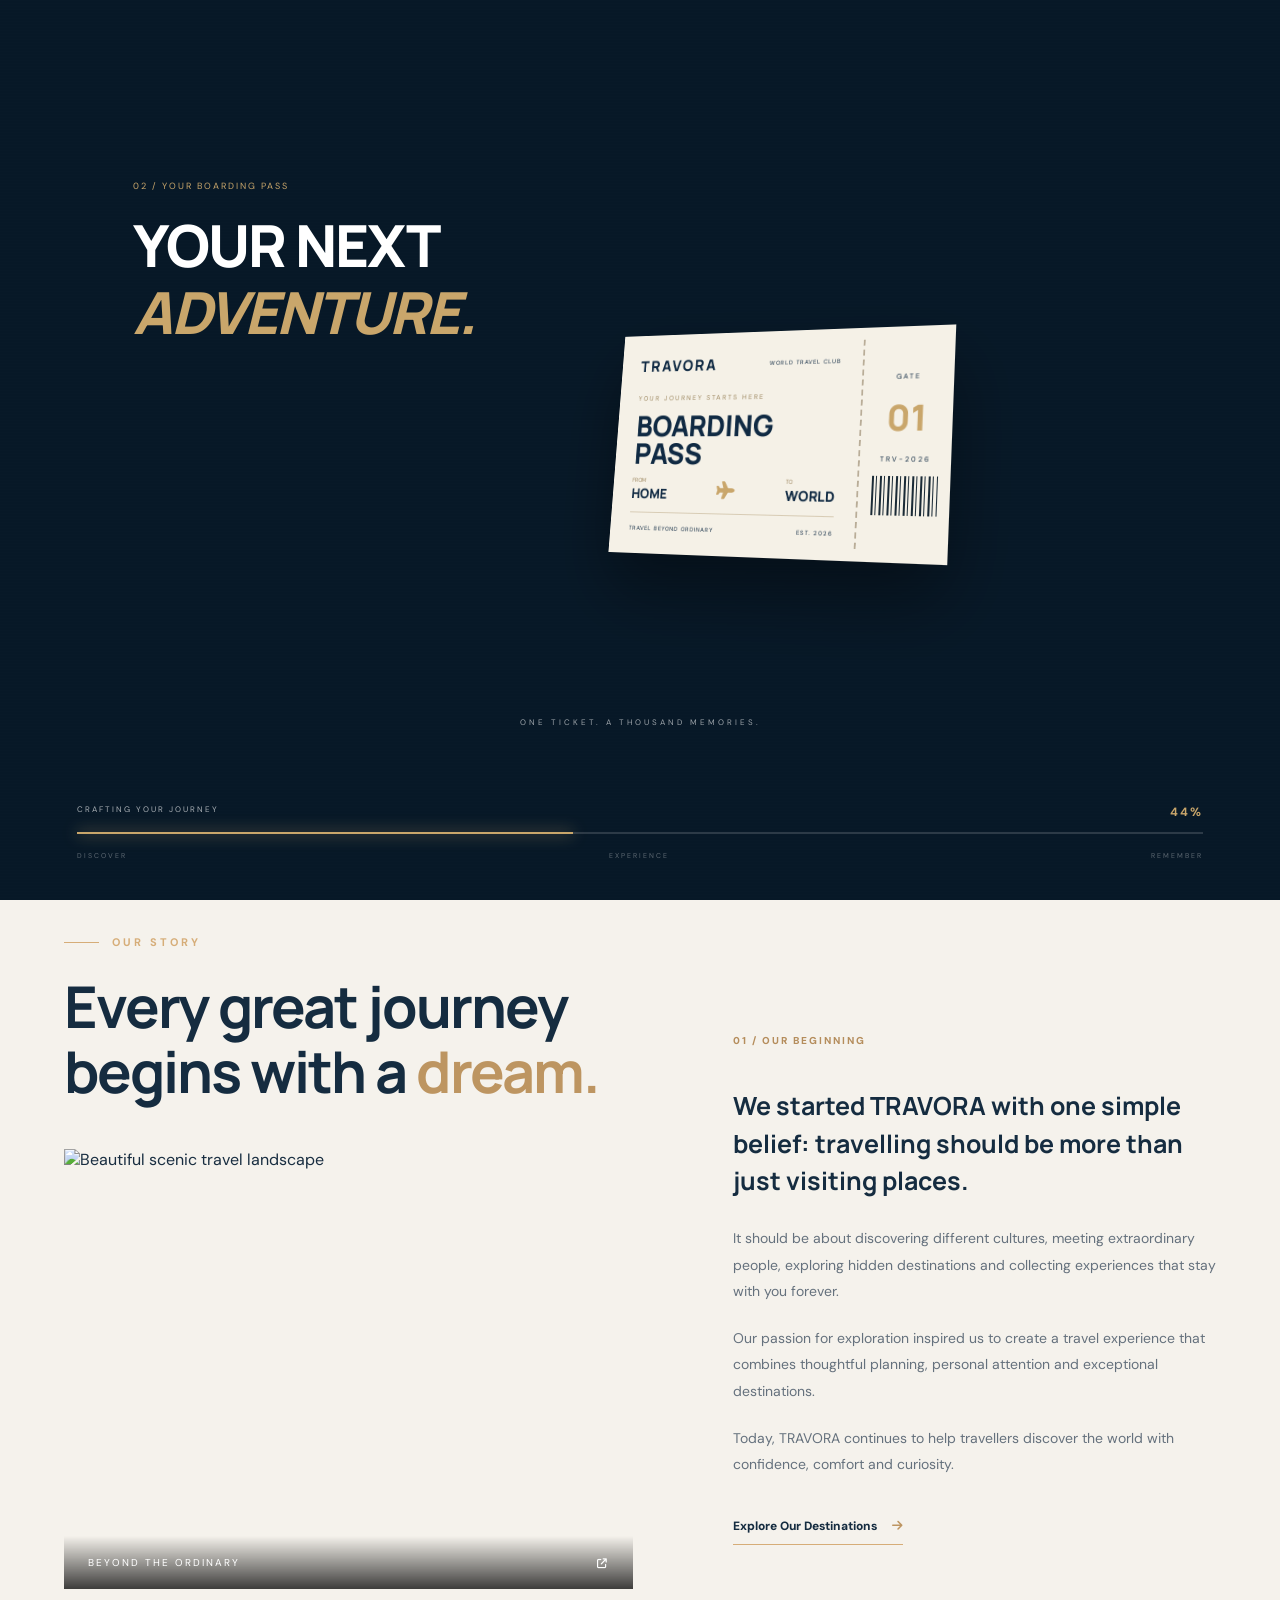
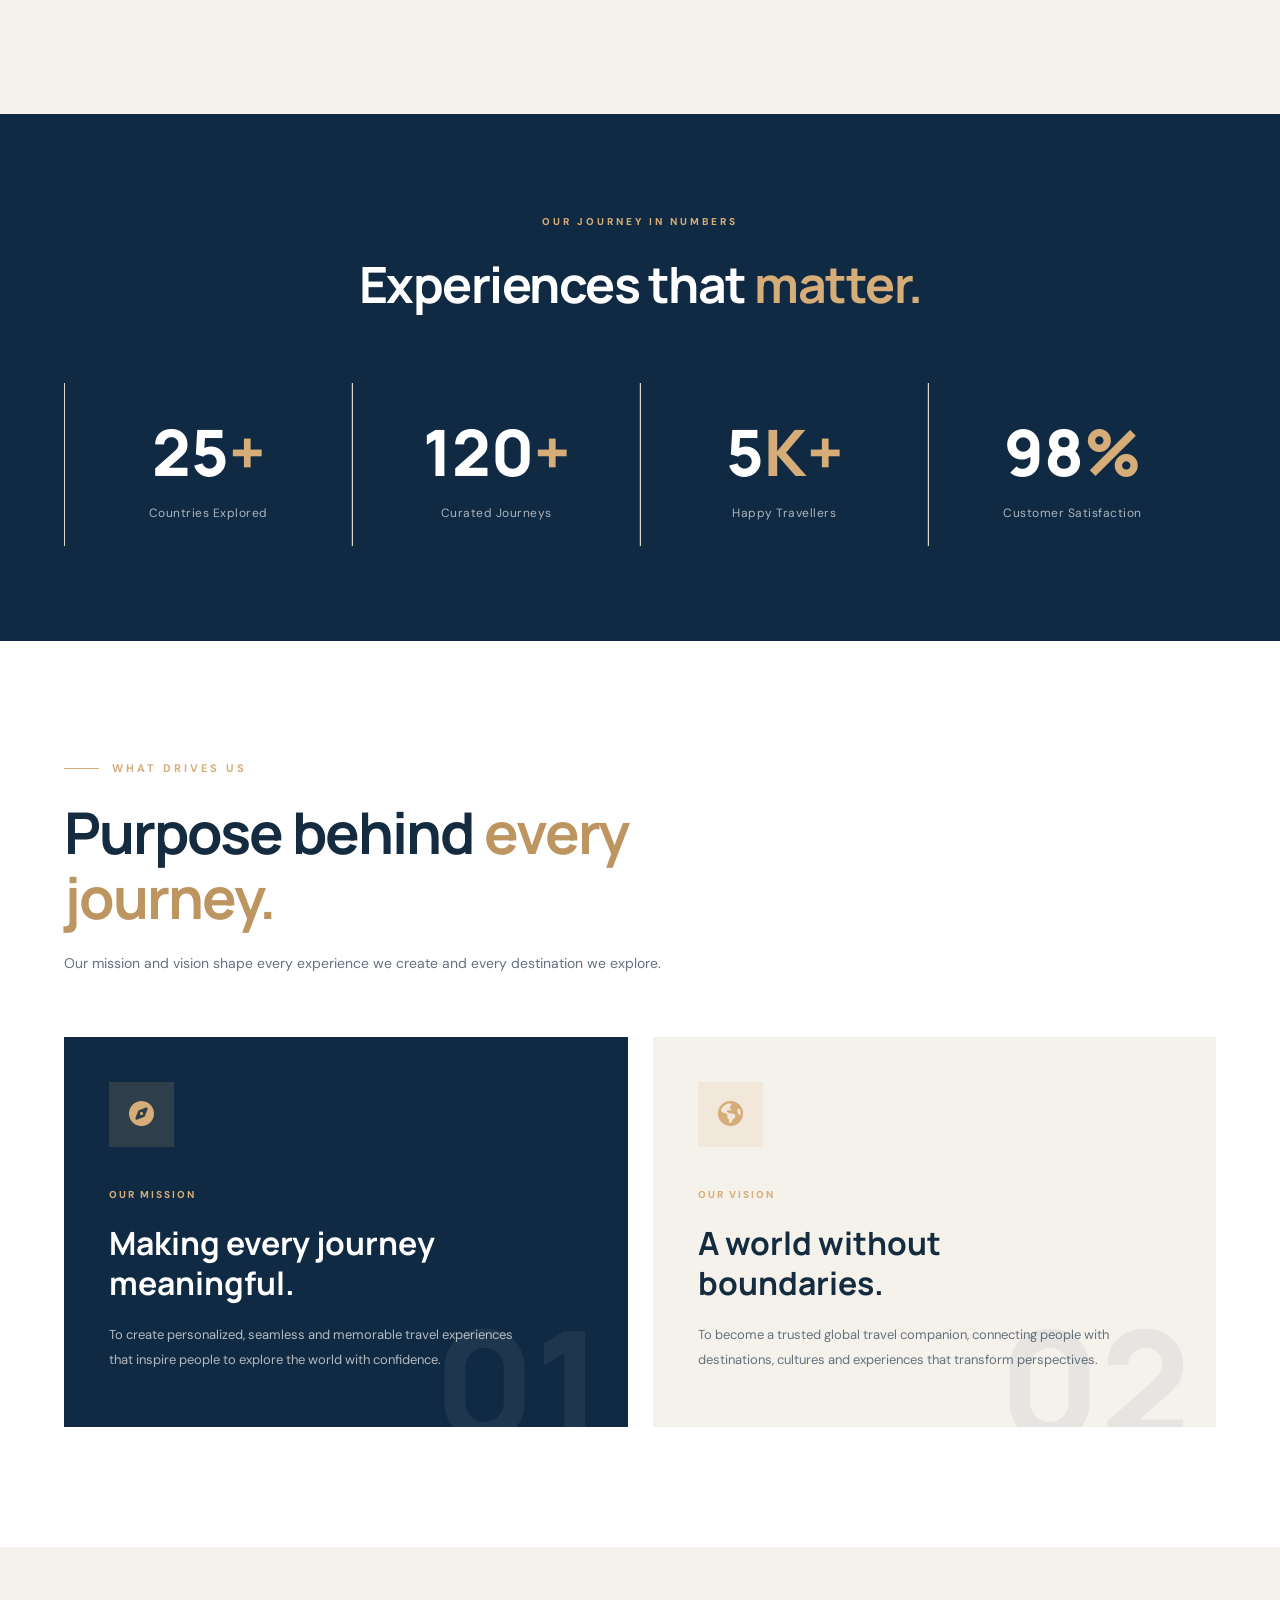
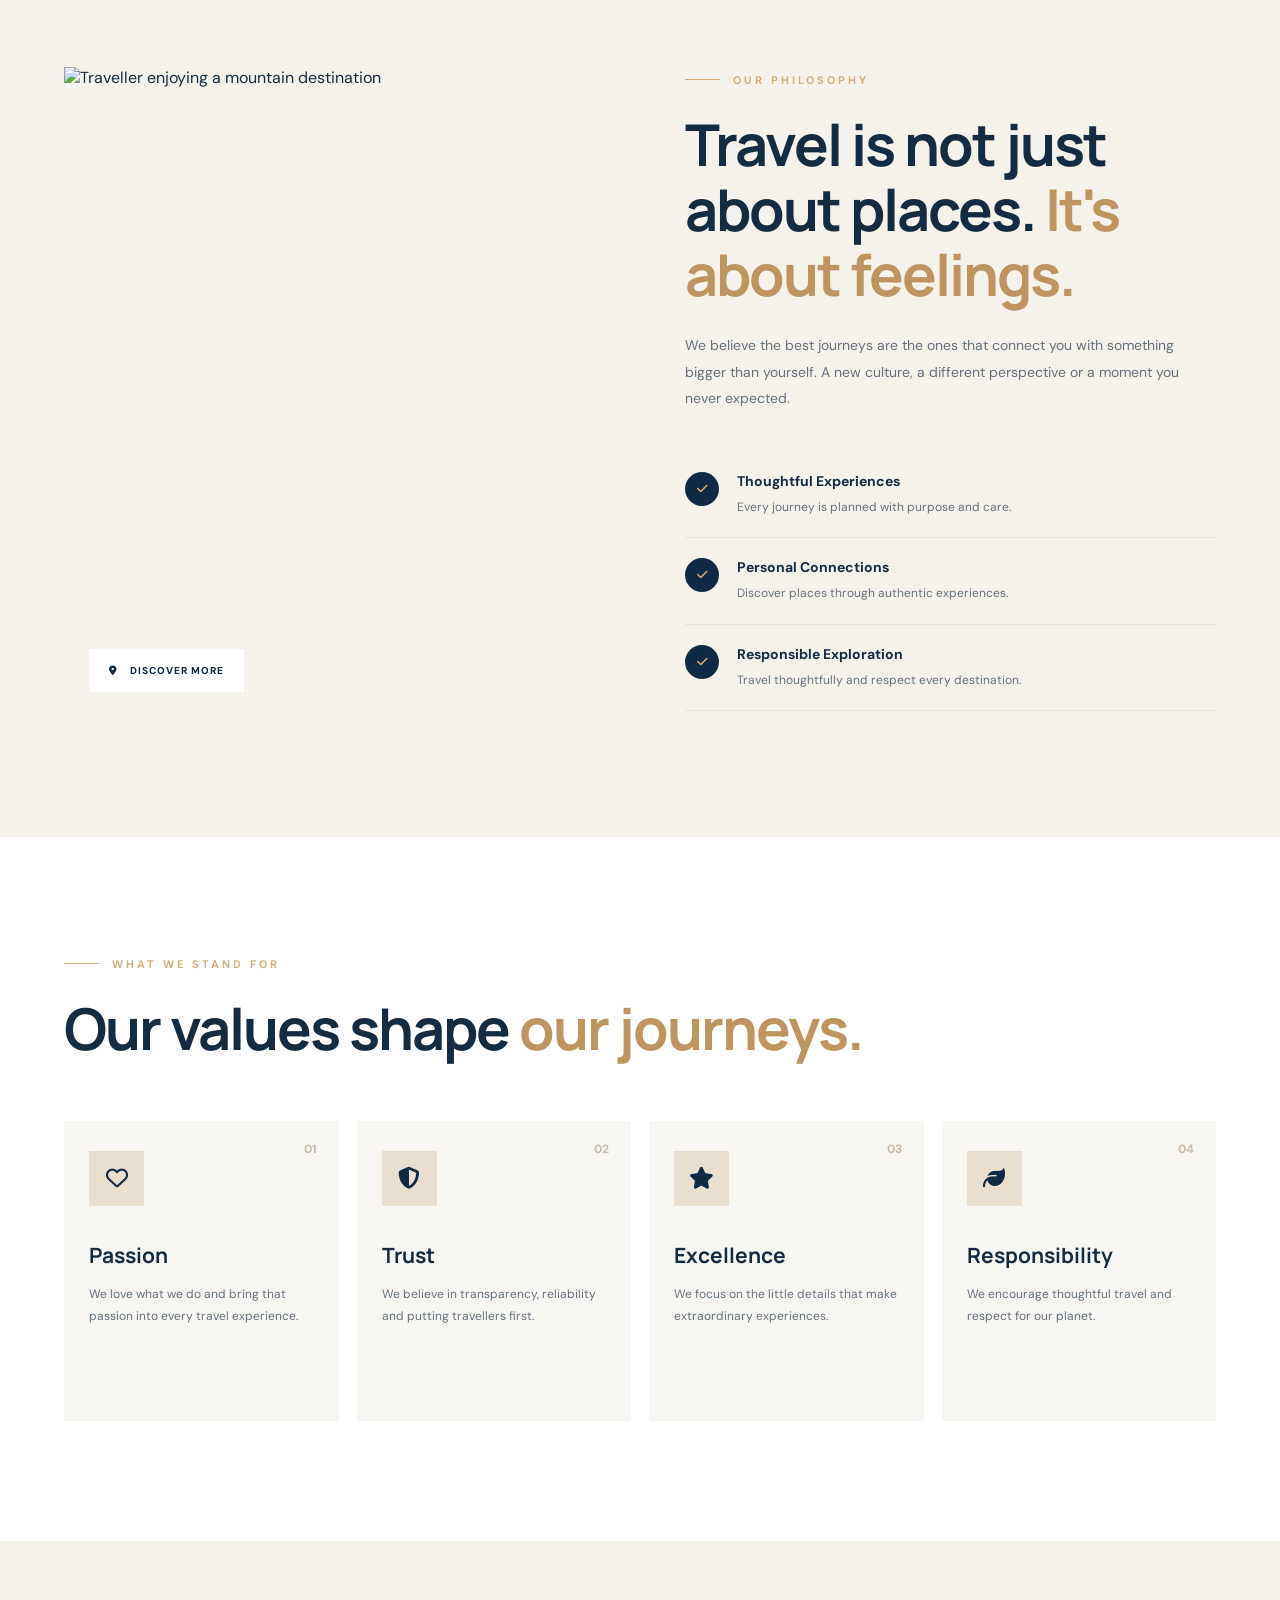
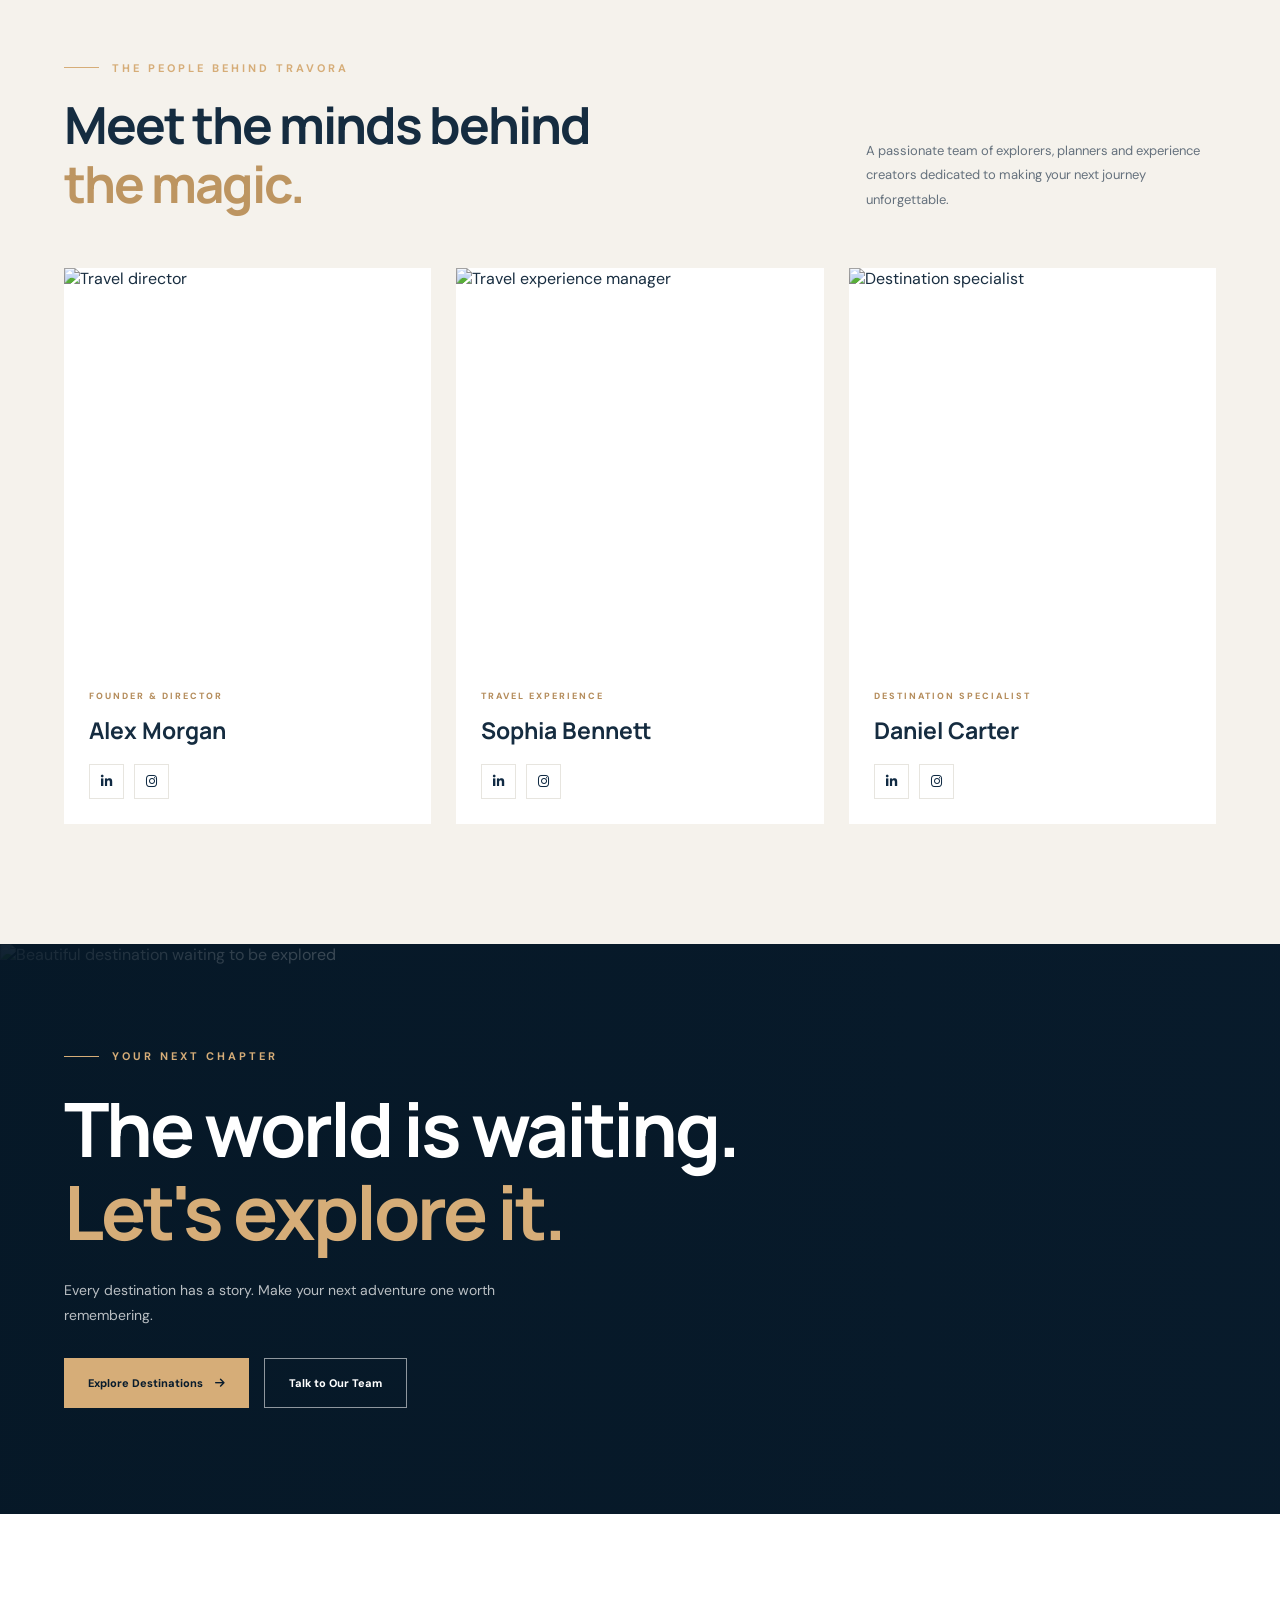
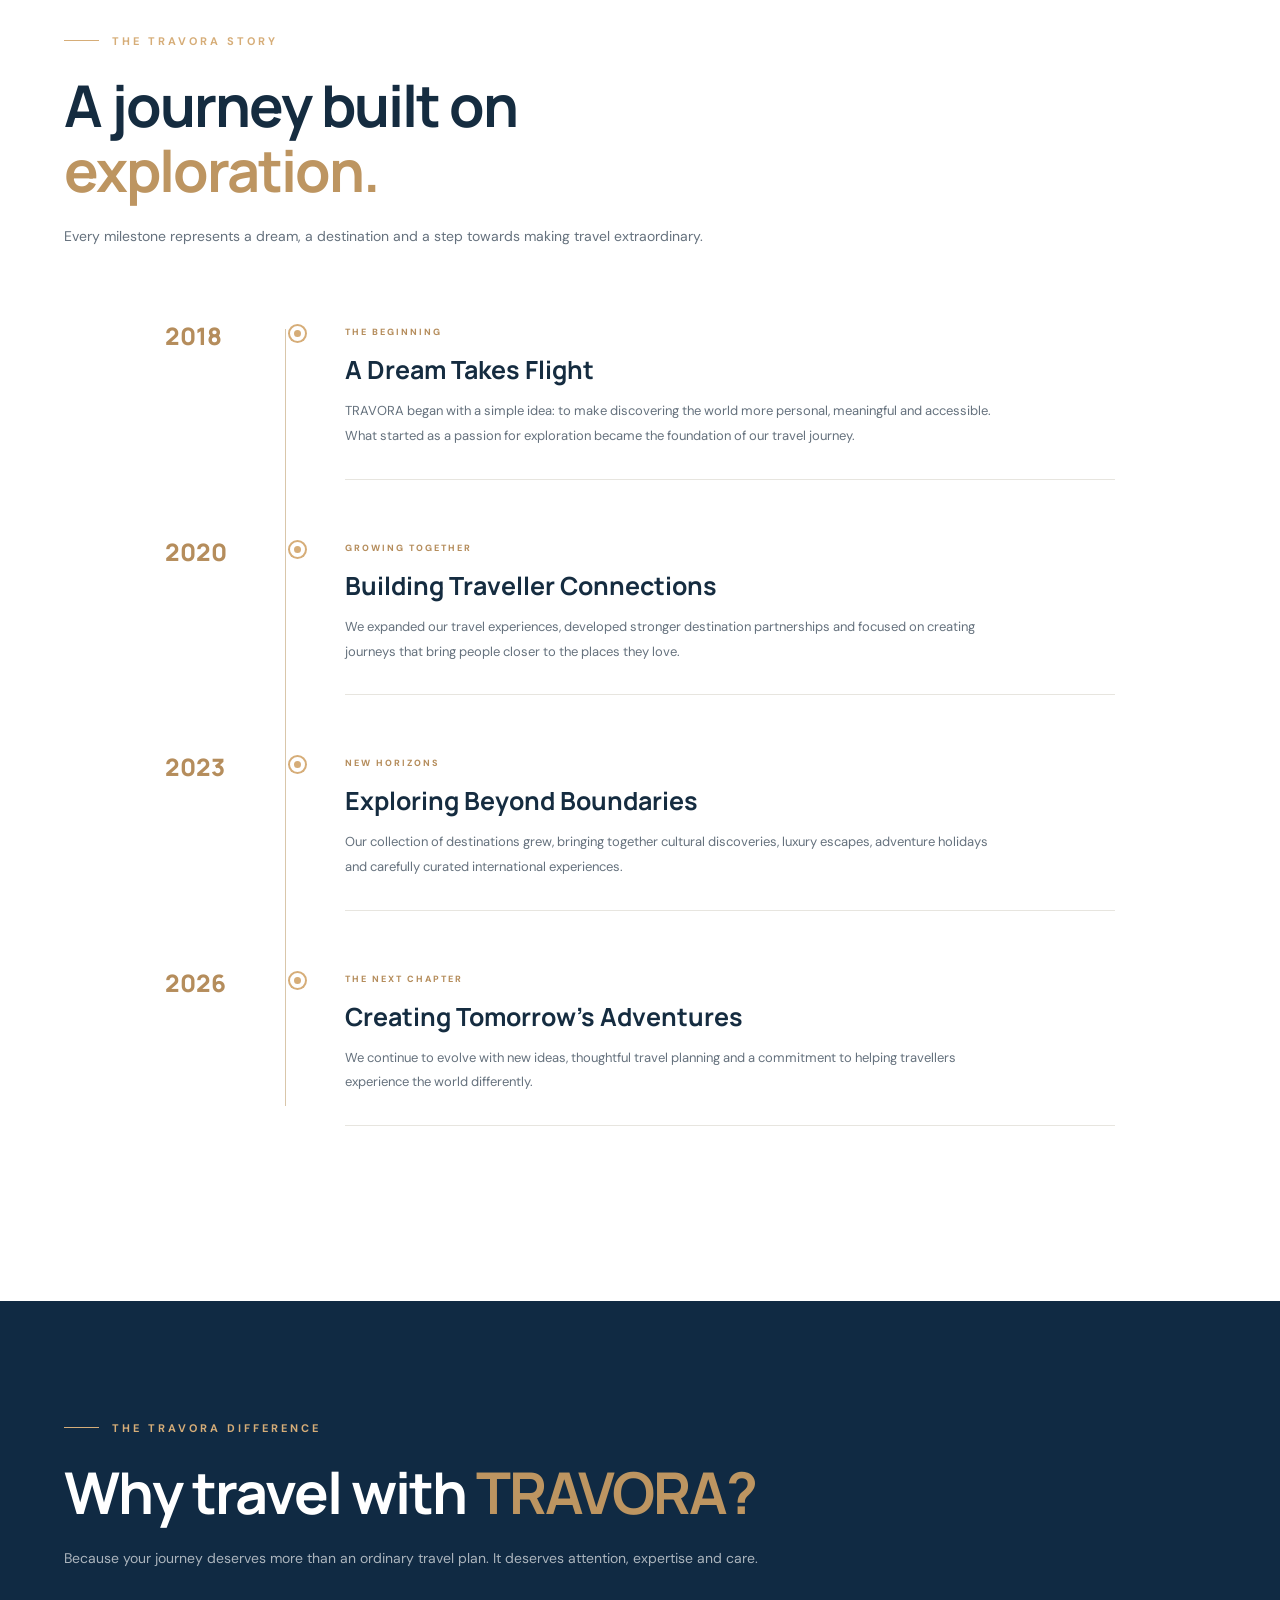
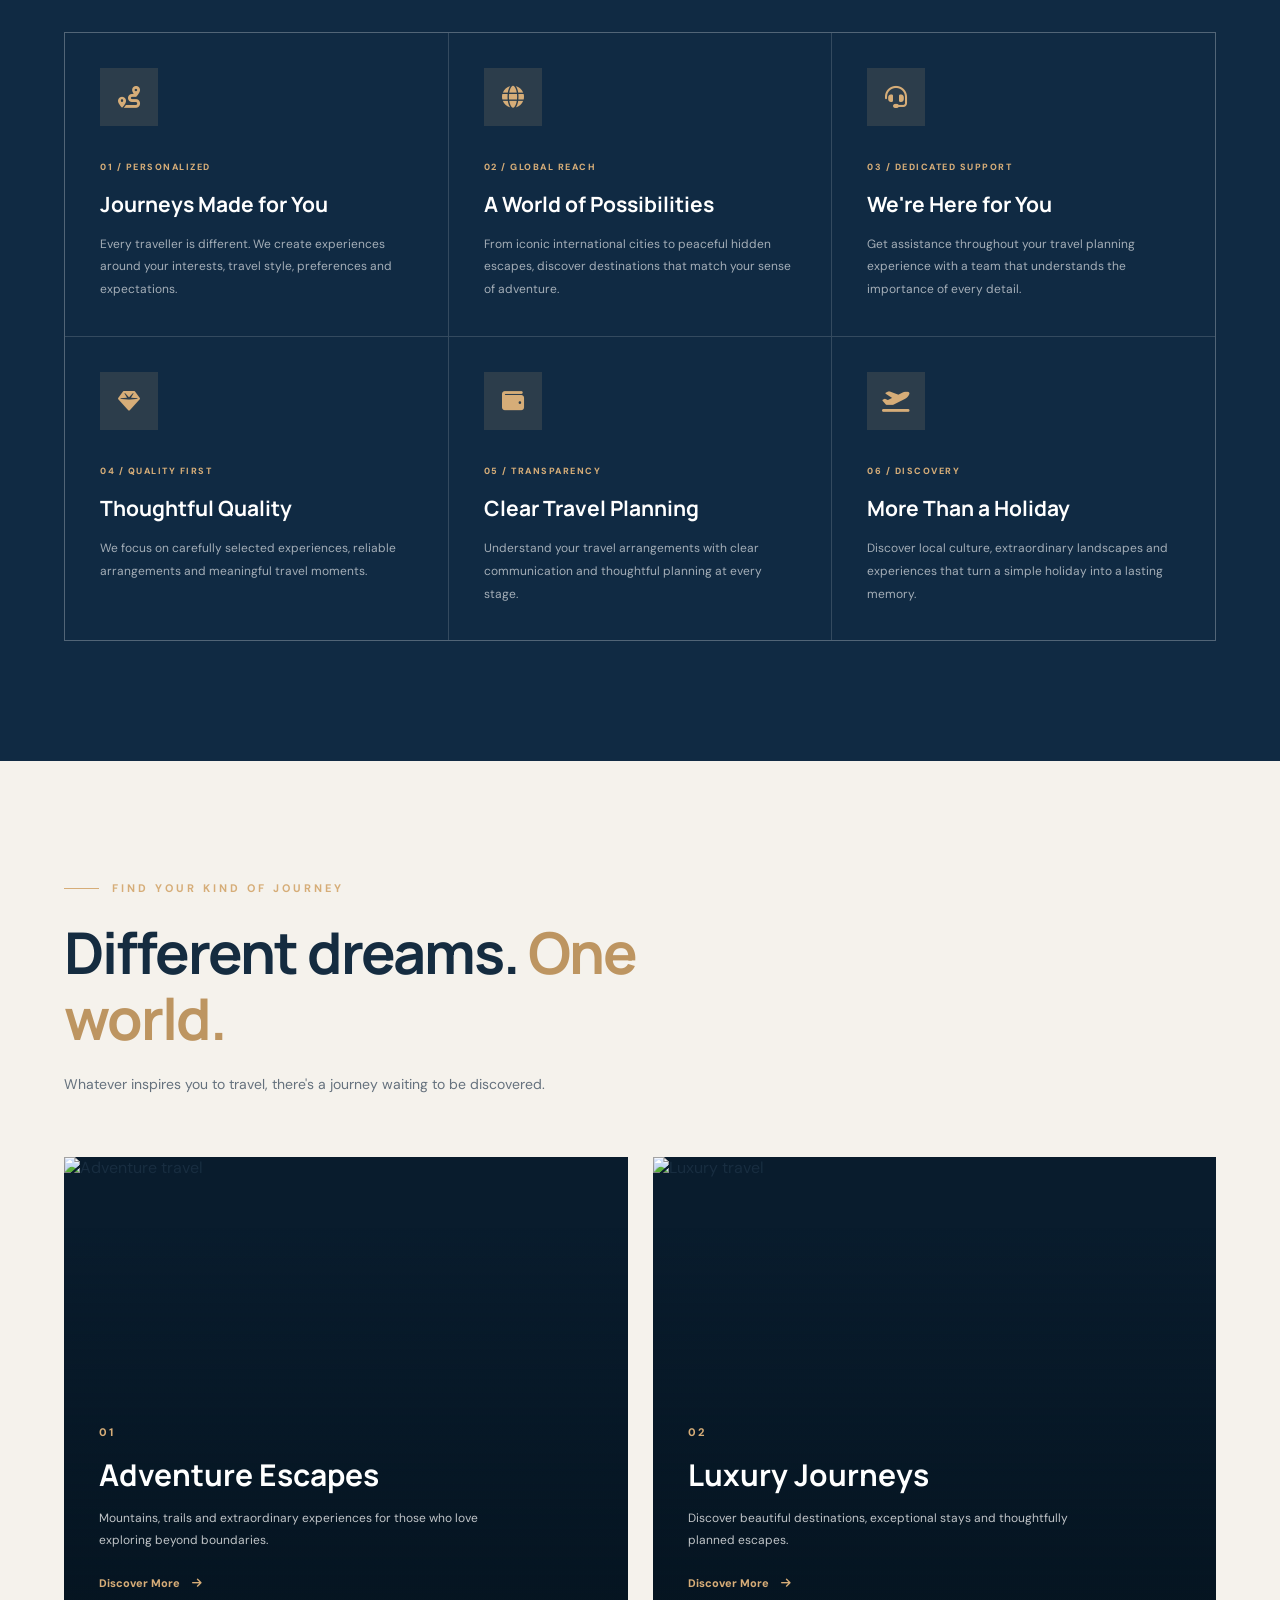
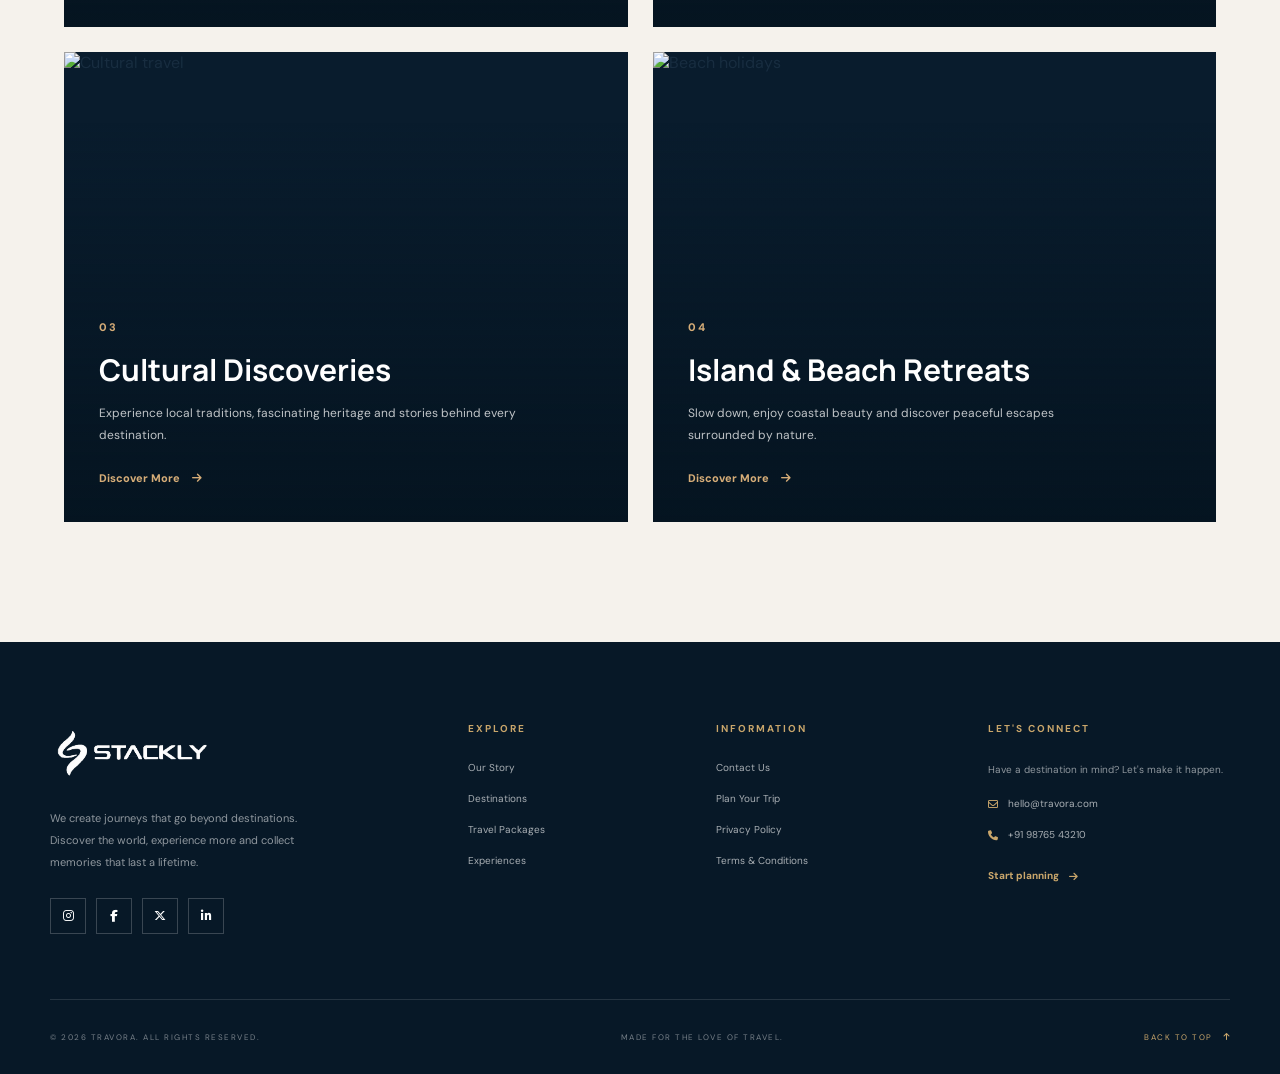
==== commit f7e3487a: "add" ====
--- a/about.html
+++ b/about.html
@@ -36,10 +36,7 @@
 
     <div class="travel-preloader-noise"></div>
 
-    <div class="travel-preloader-top">
-        <strong>TRAVORA</strong>
-        <span>TRAVEL BEYOND ORDINARY</span>
-    </div>
+    
 
     <div class="travel-preloader-stage">
 
@@ -238,16 +235,10 @@
 
     <div class="header-inner">
 
-        <a href="index.html" class="brand">
-            <span class="brand-symbol">
-                <i class="fa-solid fa-earth-americas"></i>
-            </span>
-
-            <span class="brand-name">
-                TRAVORA
-                <small>TRAVEL BEYOND ORDINARY</small>
-            </span>
-        </a>
+            <a href="index.html" class="brand">
+    <img src="assets/logo.webp" alt="TRAVORA Logo" class="brand-logo">
+</a>
+
 
         <nav class="desktop-nav">
 
@@ -1075,16 +1066,9 @@
 
         <div class="footer-brand">
 
-            <a href="index.html" class="brand footer-logo">
-                <span class="brand-symbol">
-                    <i class="fa-solid fa-earth-americas"></i>
-                </span>
-
-                <span class="brand-name">
-                    TRAVORA
-                    <small>TRAVEL BEYOND ORDINARY</small>
-                </span>
-            </a>
+                  <a href="index.html" class="brand footer-logo">
+    <img src="assets/logo.webp" alt="TRAVORA Logo" class="footer-brand-logo">
+</a>
 
             <p>
                 We create journeys that go beyond destinations.
@@ -1177,27 +1161,9 @@
 
         <!-- 3D DOOR VISUAL -->
 
-        <div class="login-door-scene" id="loginDoorScene">
-
-            <div class="login-door-frame">
-
-                <div class="login-door-left">
-                    <div class="door-brand">TRAVORA</div>
-                    <span class="door-handle"></span>
-                </div>
-
-                <div class="login-door-right">
-                    <div class="door-brand">WELCOME</div>
-                    <span class="door-handle"></span>
-                </div>
-
-            </div>
-
-            <div class="door-background">
-                <img src="assets/images/login-travel.jpg" alt="Travel landscape">
-            </div>
-
-        </div>
+              <div class="login-door-scene" id="loginDoorScene">
+    <img src="assets/images/login-travel.jpg" alt="Travel landscape" class="login-door-image">
+</div>
 
 
         <div class="login-form-area">
--- a/css/style.css
+++ b/css/style.css
@@ -1866,3 +1866,35 @@
 [hidden] {
     display: none !important;
 }
+
+
+
+.brand {
+    display: inline-flex;
+    align-items: center;
+    text-decoration: none;
+}
+
+.brand-logo {
+    width: 150px;
+    height: 55px;
+    object-fit: contain;
+    display: block;
+}
+
+
+.footer-brand-logo {
+    width: 160px;
+    height: 60px;
+    object-fit: contain;
+    display: block;
+}
+
+
+
+.login-door-image {
+    width: 100%;
+    height: 100%;
+    object-fit: cover;
+    display: block;
+}
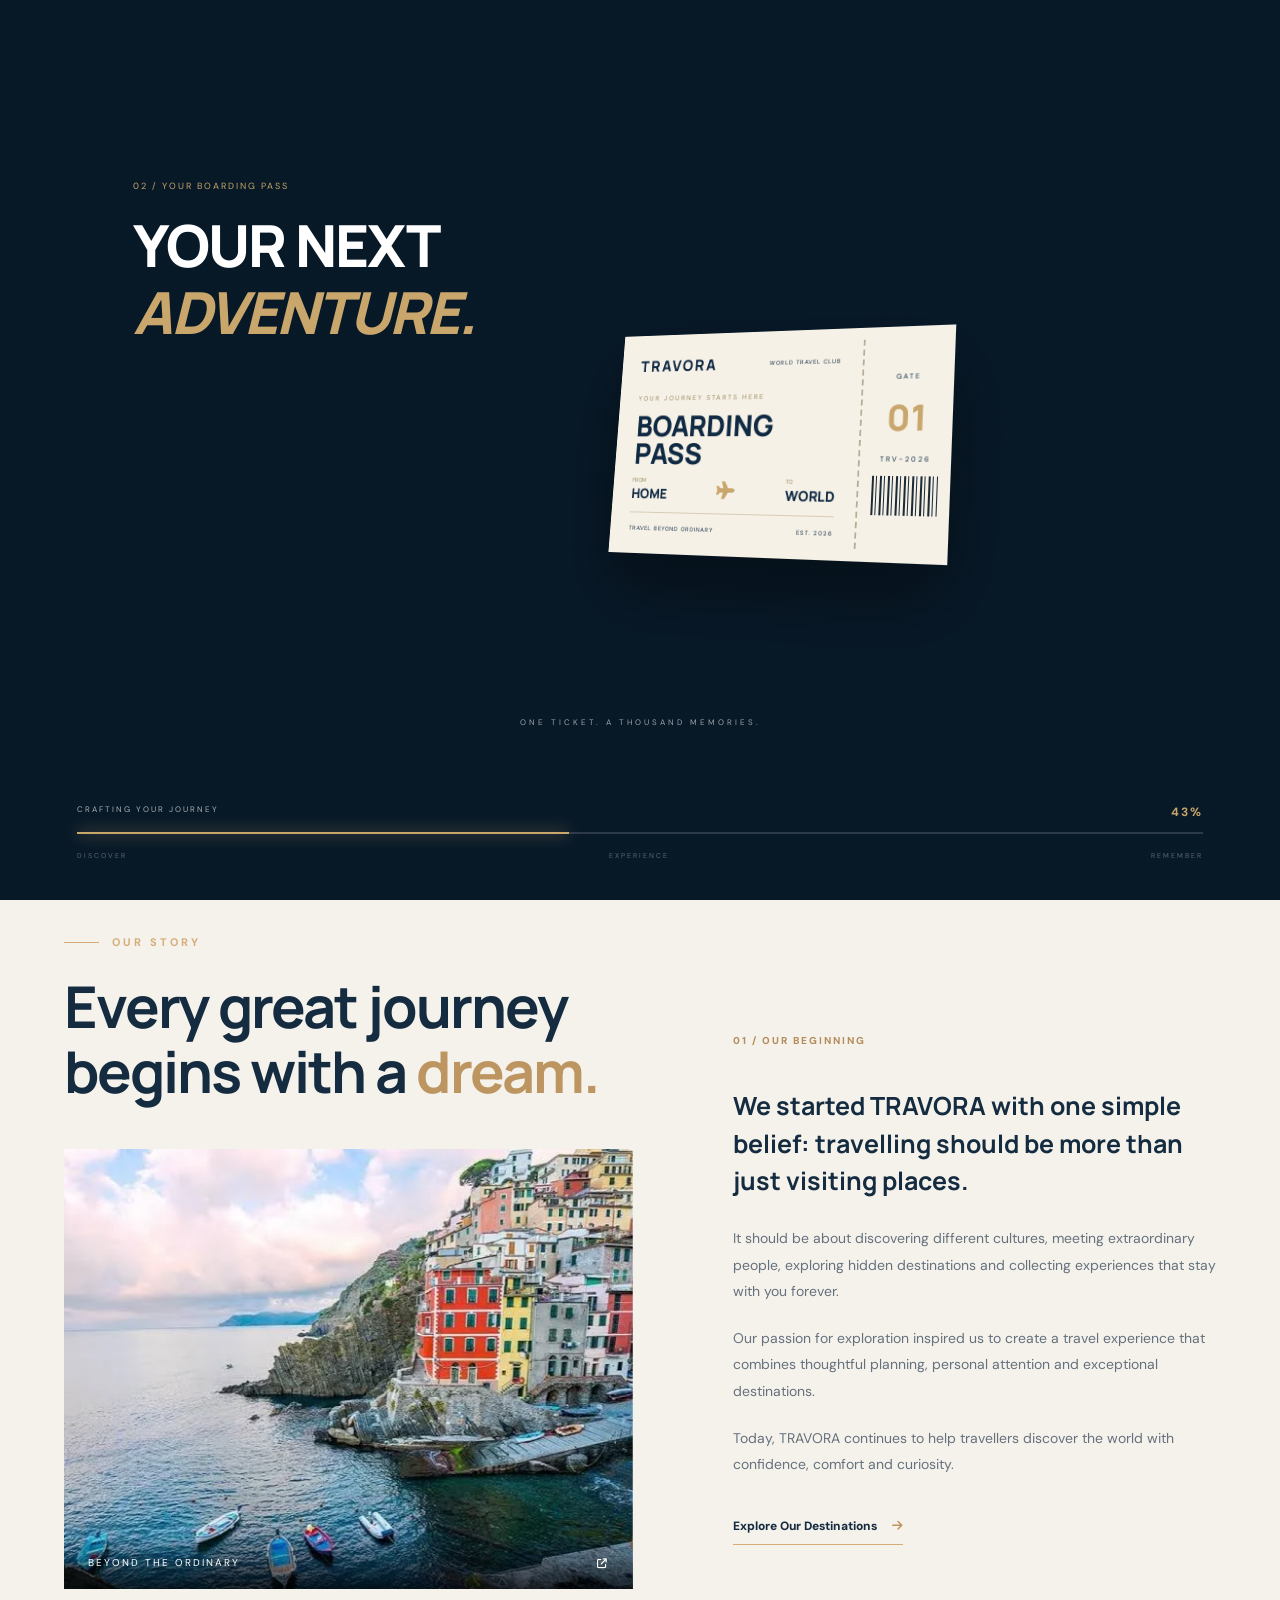
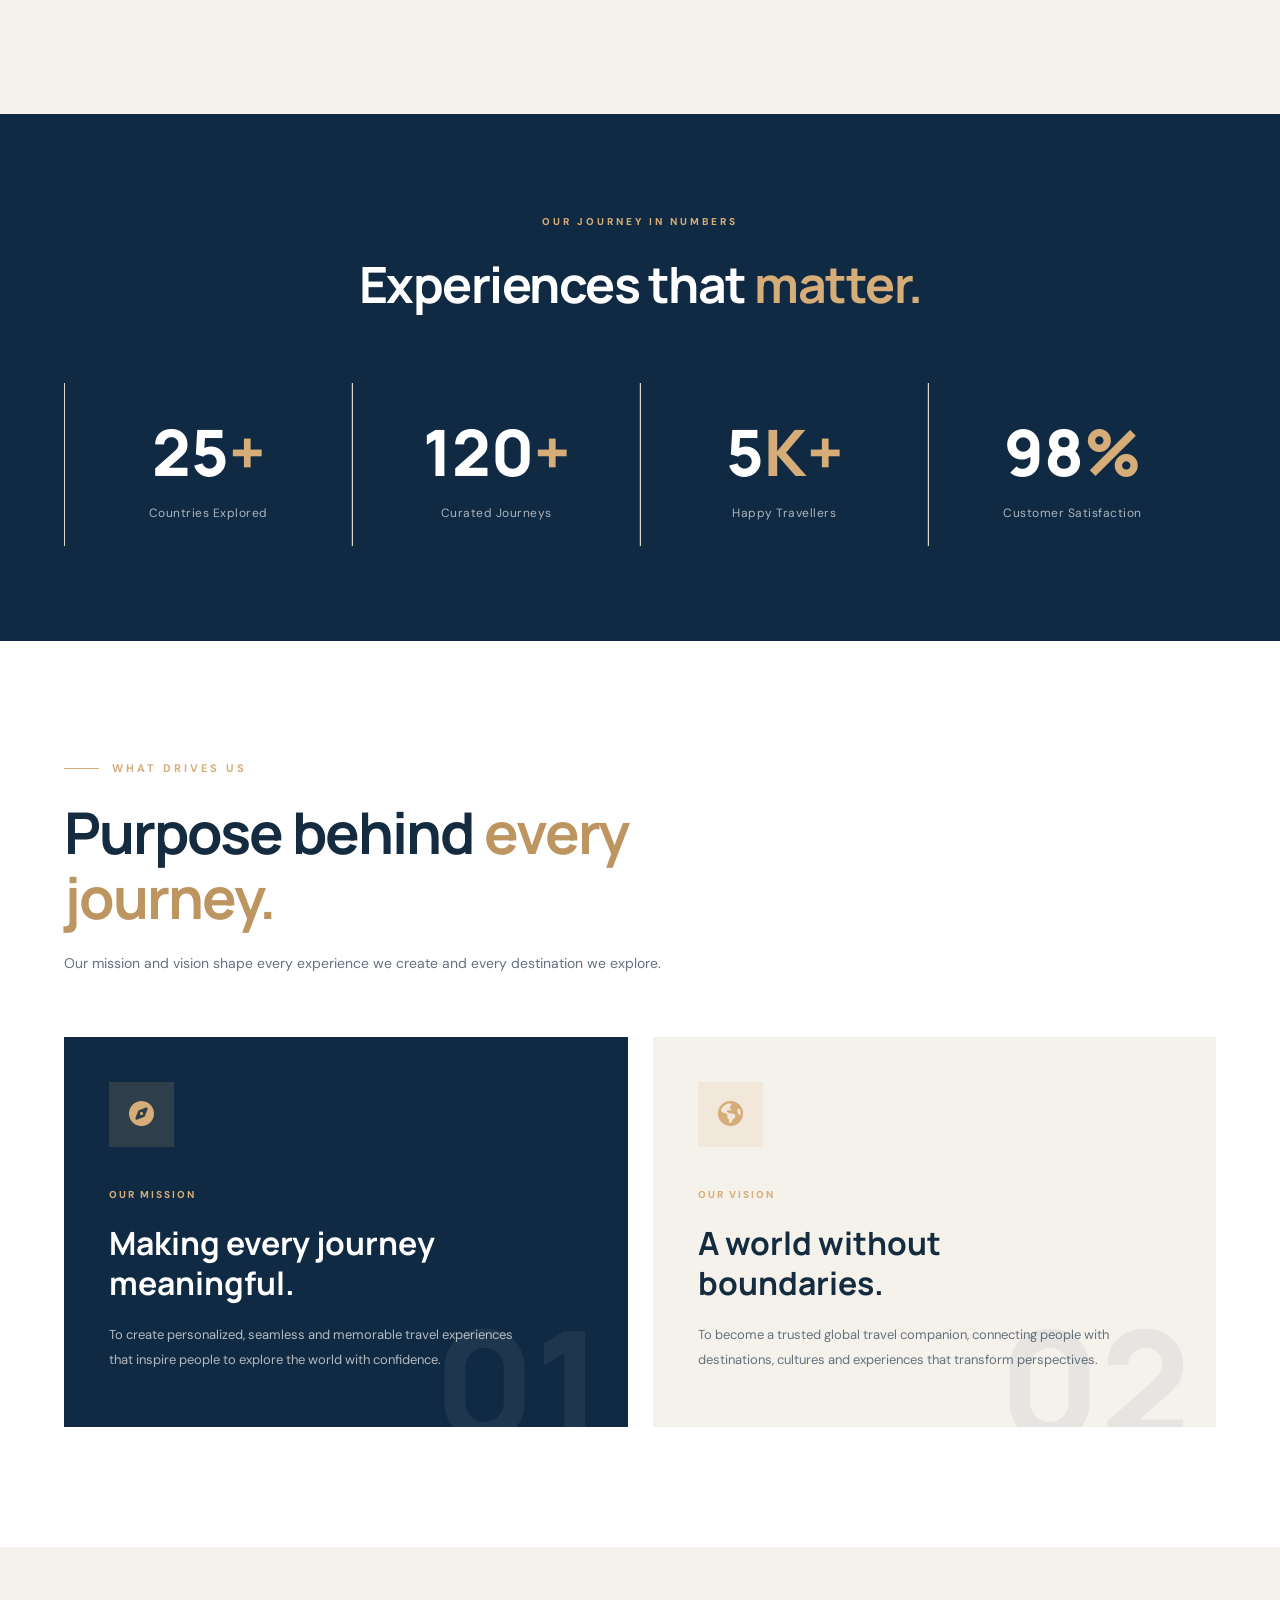
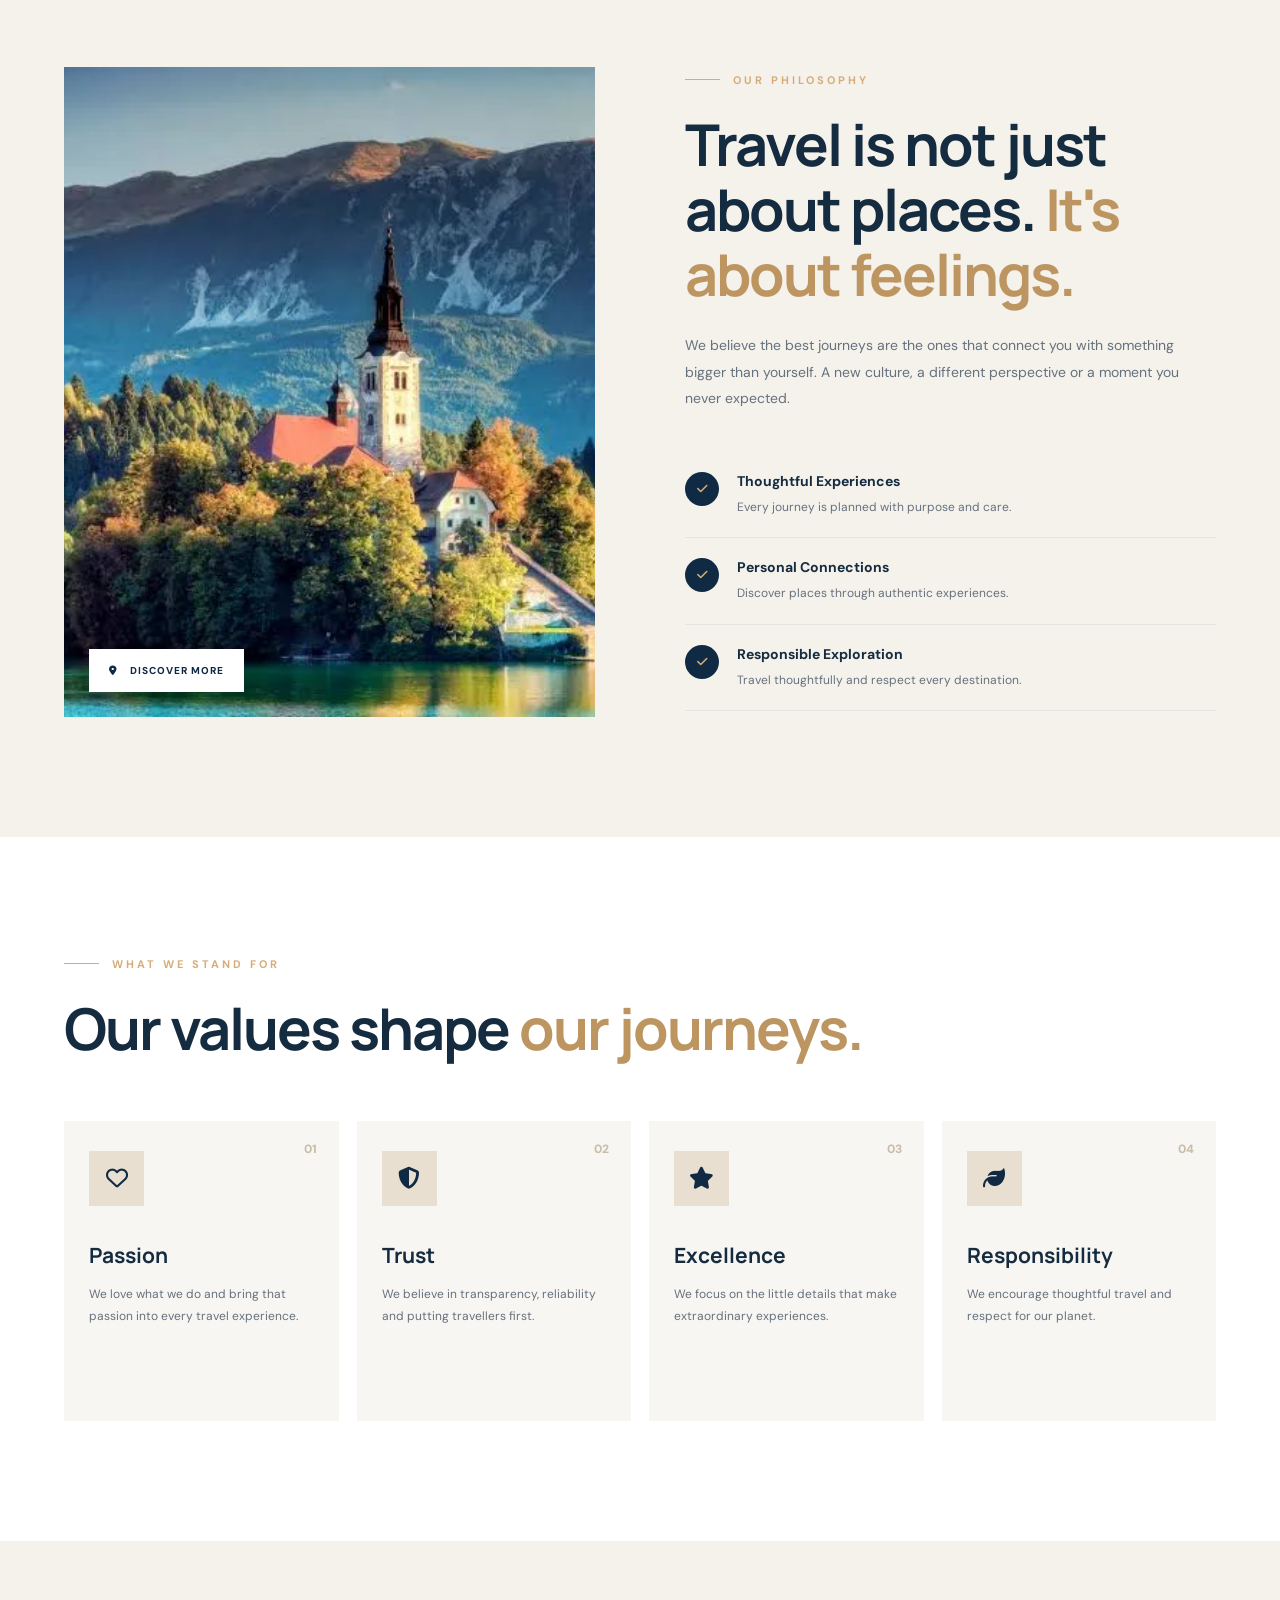
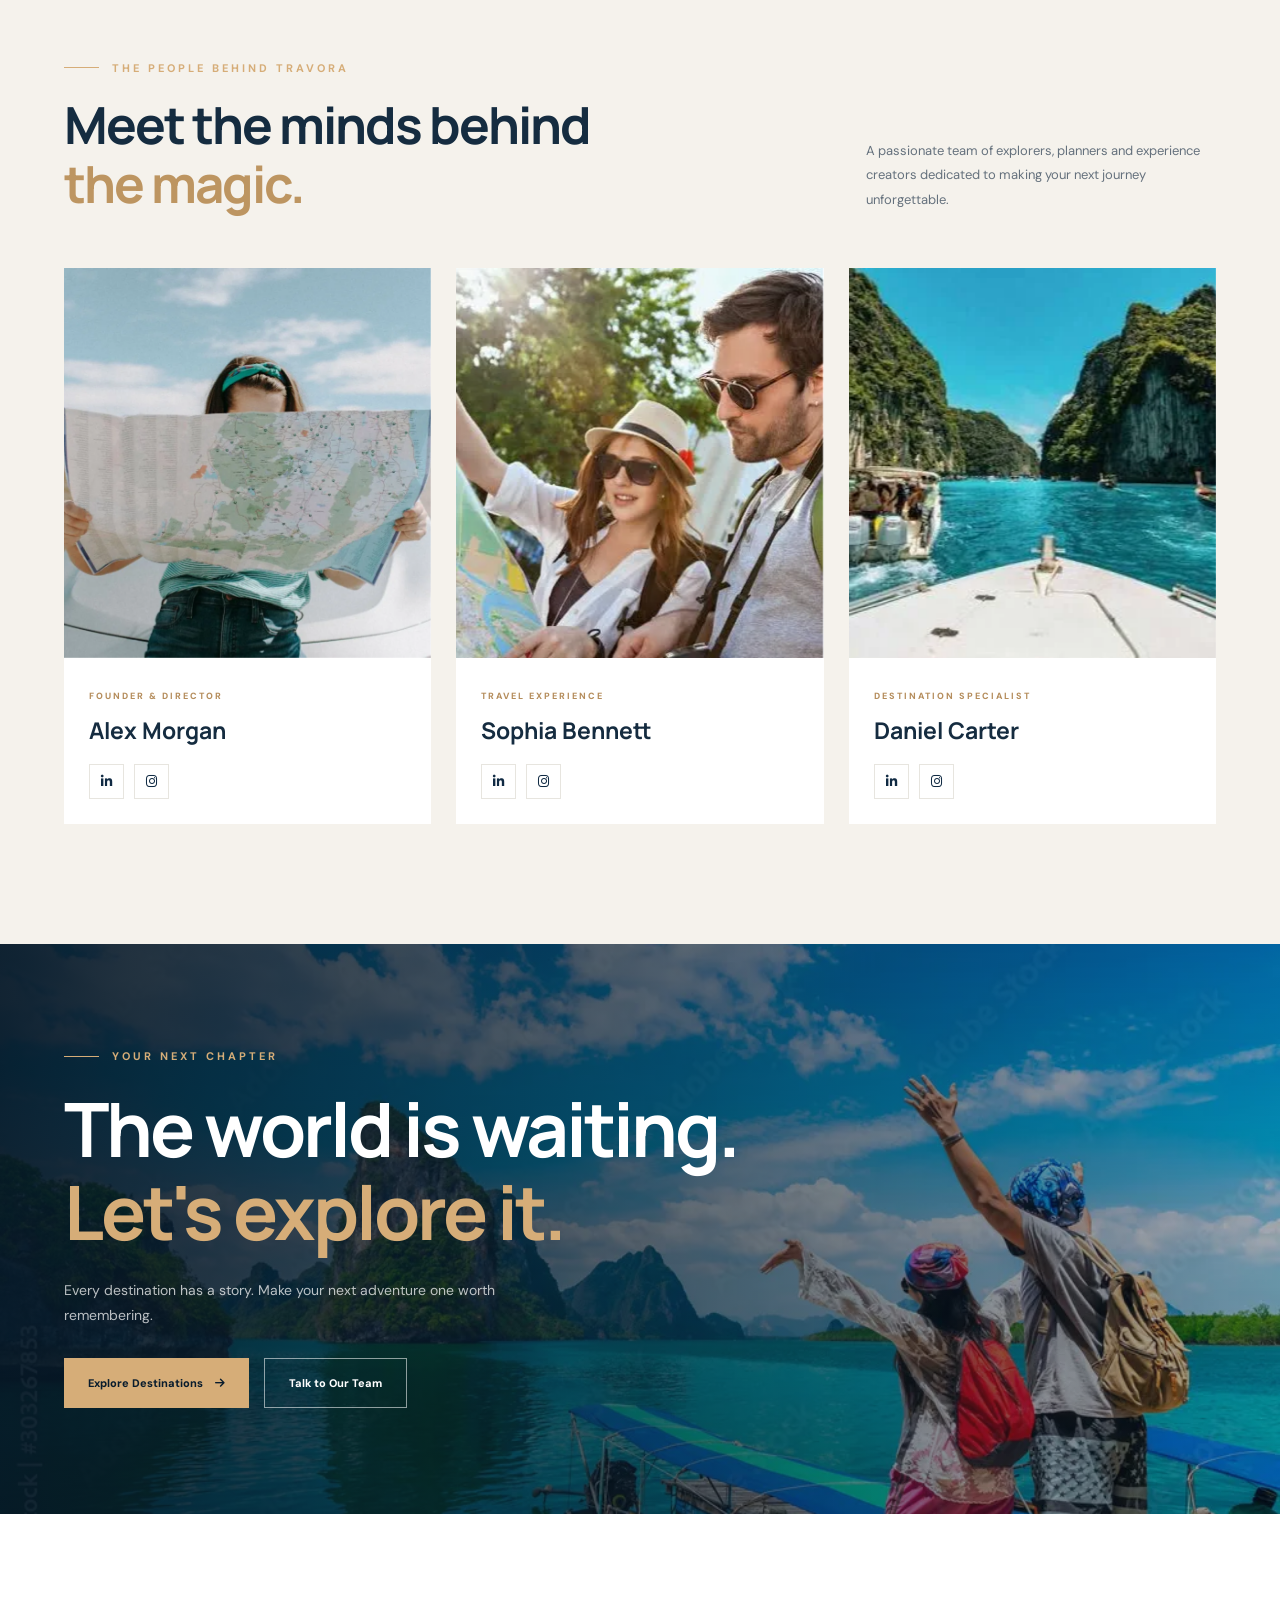
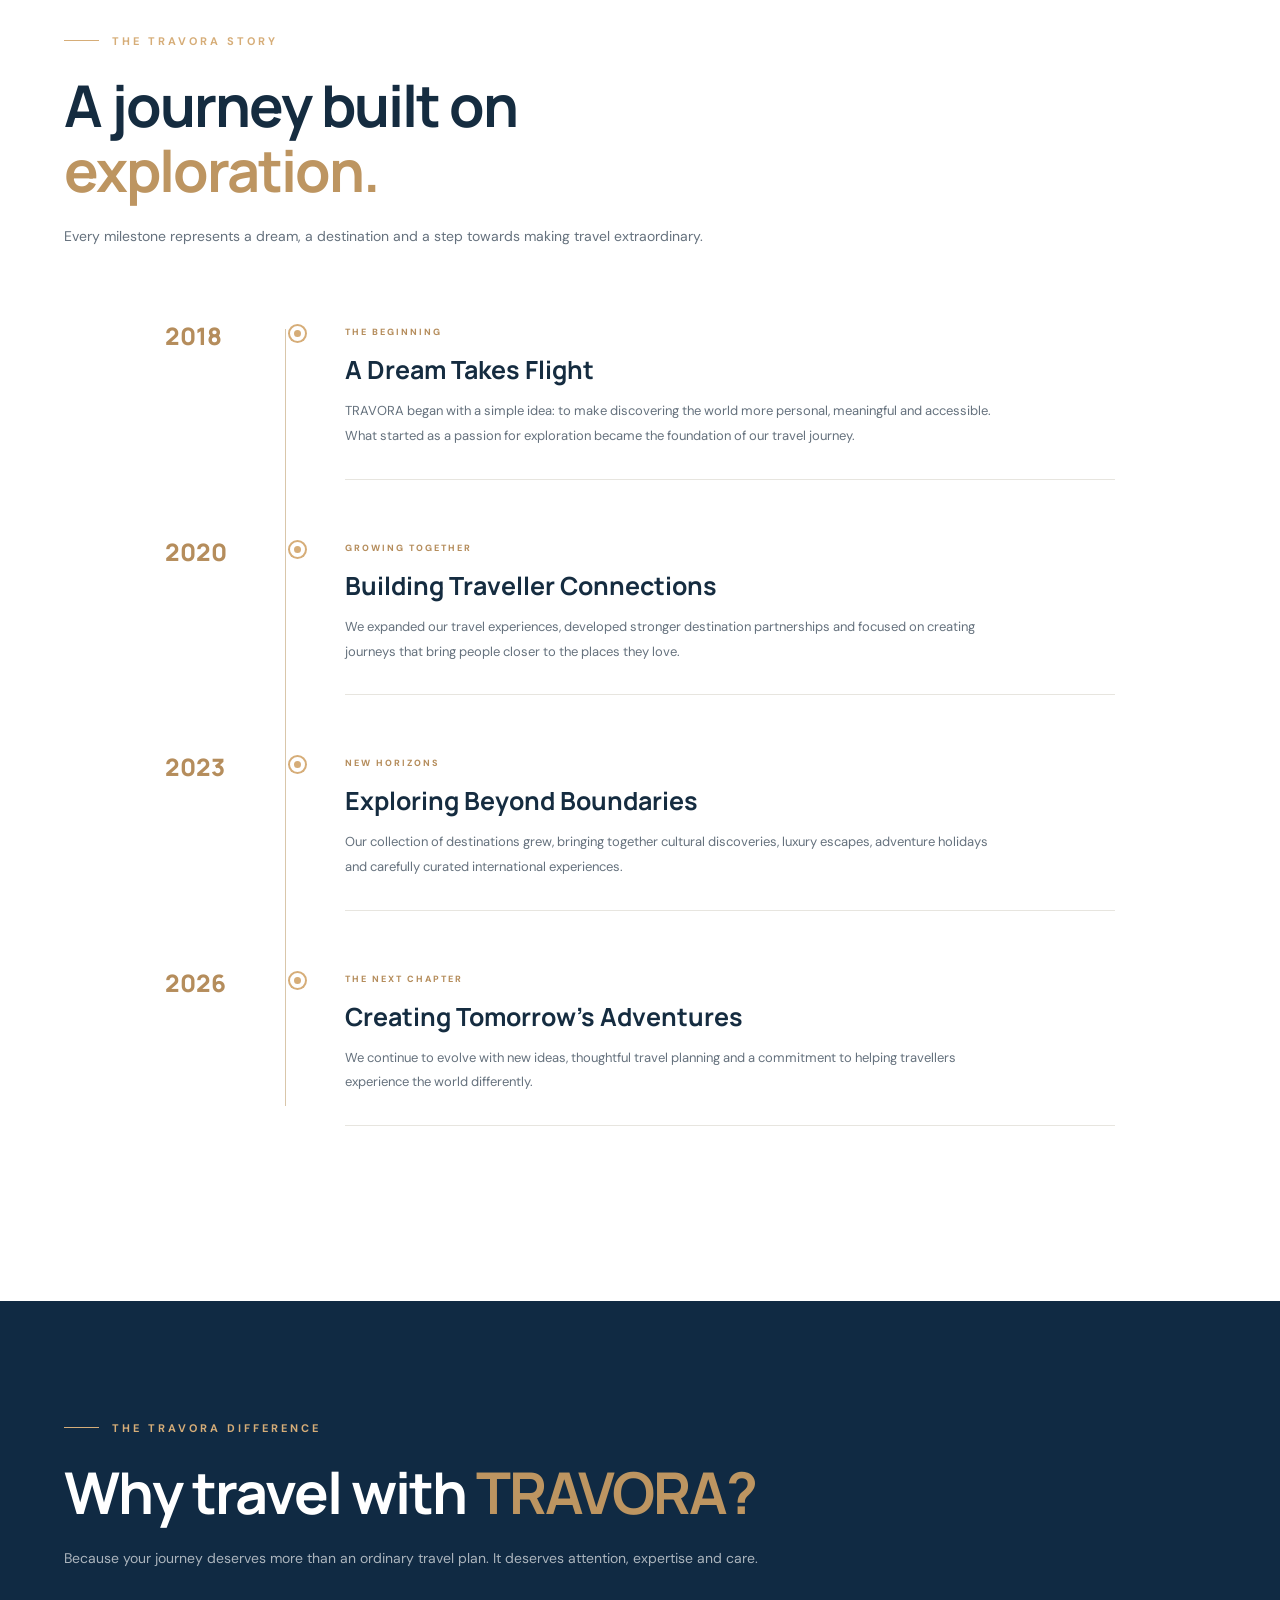
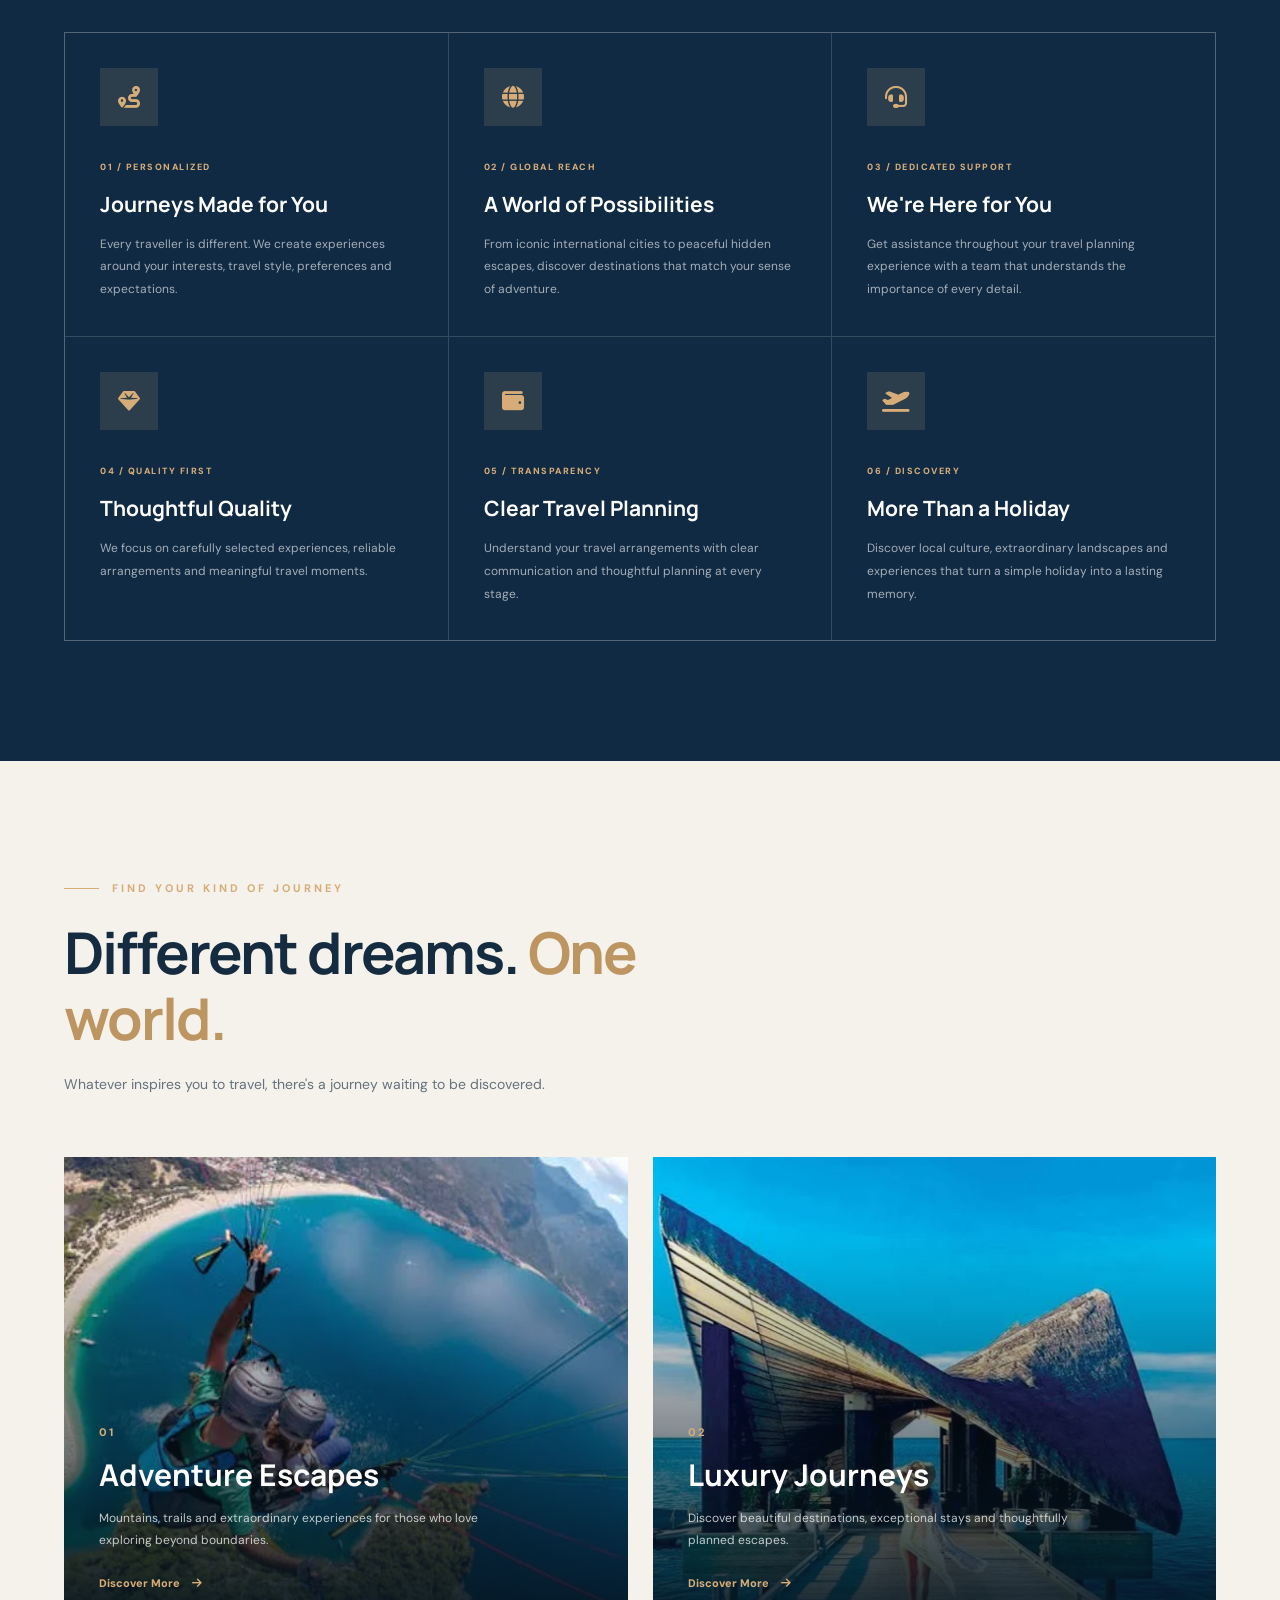
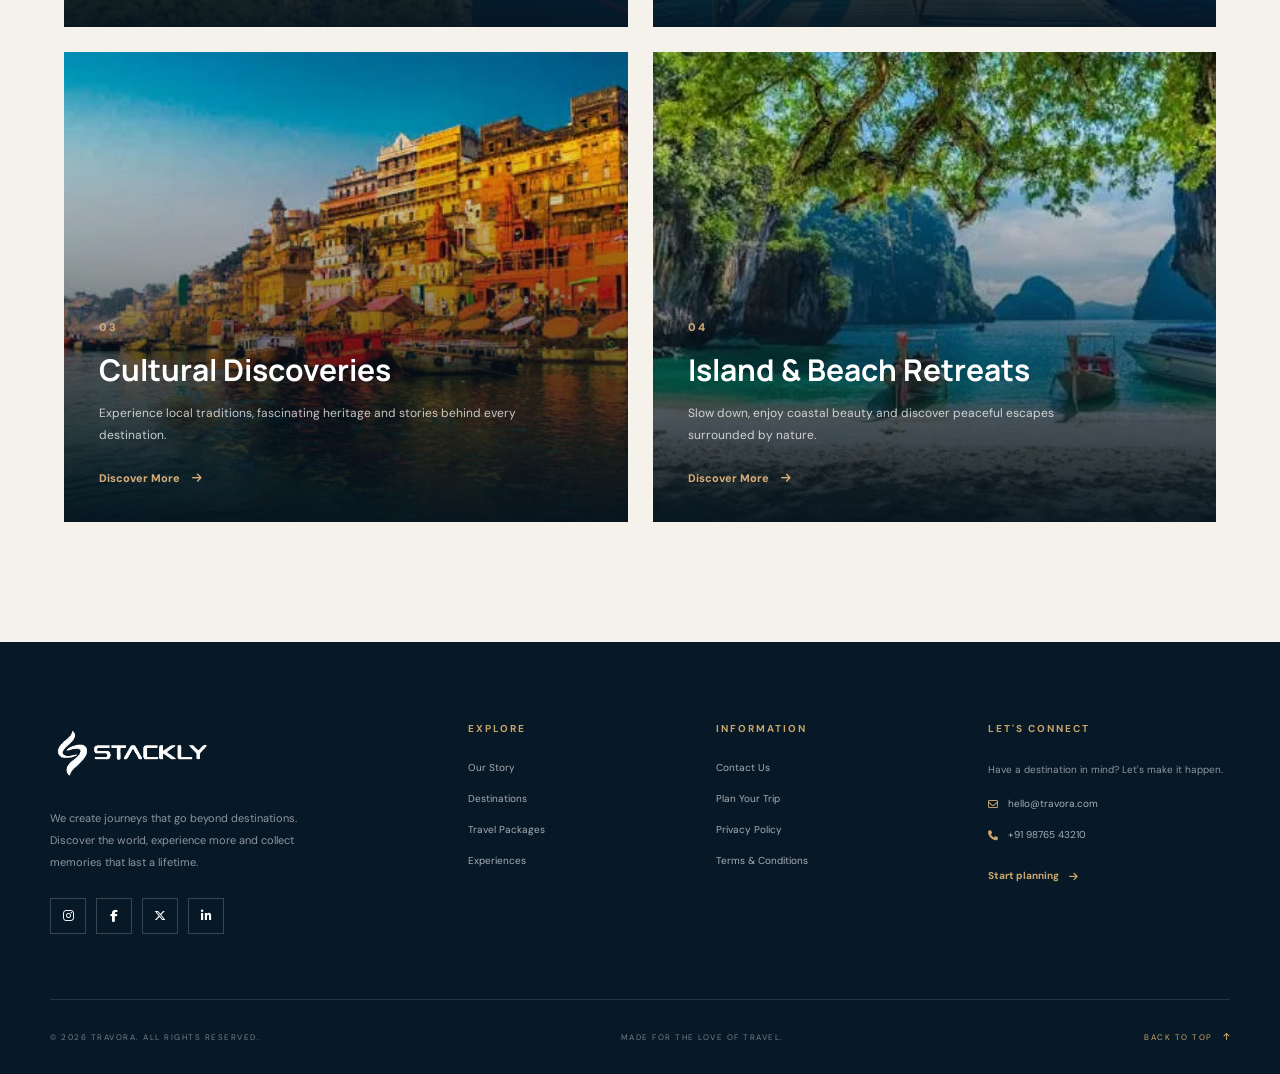
==== commit fc949bdb: "add" ====
--- a/about.html
+++ b/about.html
@@ -8,7 +8,7 @@
     <meta name="description" content="Discover TRAVORA, our story, our mission and our passion for creating extraordinary travel experiences.">
     <meta name="theme-color" content="#102A43">
 
-    <title>About Us | TRAVORA</title>
+    <title>About Us </title>
 
     <link rel="preconnect" href="https://fonts.googleapis.com">
     <link rel="preconnect" href="https://fonts.gstatic.com" crossorigin>
@@ -328,7 +328,7 @@
         <section class="about-hero">
 
             <img
-                src="assets/images/about-hero.webp"
+                src="assets/a1.webp"
                 alt="Beautiful mountain travel destination"
                 class="about-hero-image"
             >
@@ -353,7 +353,7 @@
                     experiences across the world.
                 </p>
 
-                <a href="#our-story" class="about-primary-btn">
+                <a href="404.html" class="about-primary-btn">
                     Discover Our Story
                     <i class="fa-solid fa-arrow-down"></i>
                 </a>
@@ -383,7 +383,7 @@
 
                     <div class="about-intro-image">
                         <img
-                            src="assets/images/about-story.webp"
+                            src="assets/a2.webp"
                             alt="Beautiful scenic travel landscape"
                         >
 
@@ -421,7 +421,7 @@
                         the world with confidence, comfort and curiosity.
                     </p>
 
-                    <a href="destinations.html" class="about-text-link">
+                    <a href="404.html" class="about-text-link">
                         Explore Our Destinations
                         <i class="fa-solid fa-arrow-right"></i>
                     </a>
@@ -550,7 +550,7 @@
 
                 <div class="philosophy-image">
                     <img
-                        src="assets/images/about-philosophy.webp"
+                        src="assets/a3.webp"
                         alt="Traveller enjoying a mountain destination"
                     >
 
@@ -701,7 +701,7 @@
 
                     <article class="team-card">
                         <div class="team-image">
-                            <img src="assets/images/team-01.webp" alt="Travel director">
+                            <img src="assets/a4.webp" alt="Travel director">
                         </div>
                         <div class="team-info">
                             <span>FOUNDER & DIRECTOR</span>
@@ -715,7 +715,7 @@
 
                     <article class="team-card">
                         <div class="team-image">
-                            <img src="assets/images/team-02.webp" alt="Travel experience manager">
+                            <img src="assets/a5.webp" alt="Travel experience manager">
                         </div>
                         <div class="team-info">
                             <span>TRAVEL EXPERIENCE</span>
@@ -729,7 +729,7 @@
 
                     <article class="team-card">
                         <div class="team-image">
-                            <img src="assets/images/team-03.webp" alt="Destination specialist">
+                            <img src="assets/a6.webp" alt="Destination specialist">
                         </div>
                         <div class="team-info">
                             <span>DESTINATION SPECIALIST</span>
@@ -752,7 +752,7 @@
 
             <div class="about-cta-image">
                 <img
-                    src="assets/images/about-cta.webp"
+                    src="assets/a7.webp"
                     alt="Beautiful destination waiting to be explored"
                 >
             </div>
@@ -772,12 +772,12 @@
                 </p>
 
                 <div class="about-cta-buttons">
-                    <a href="destinations.html" class="cta-primary-btn">
+                    <a href="404.html" class="cta-primary-btn">
                         Explore Destinations
                         <i class="fa-solid fa-arrow-right"></i>
                     </a>
 
-                    <a href="contact.html" class="cta-secondary-btn">
+                    <a href="404.html" class="cta-secondary-btn">
                         Talk to Our Team
                     </a>
                 </div>
@@ -985,7 +985,7 @@
         <div class="categories-grid">
 
             <article class="category-card">
-                <img src="assets/images/category-adventure.webp" alt="Adventure travel">
+                <img src="assets/a8.webp" alt="Adventure travel">
                 <div class="category-content">
                     <span>01</span>
                     <h3>Adventure Escapes</h3>
@@ -993,14 +993,14 @@
                         Mountains, trails and extraordinary experiences
                         for those who love exploring beyond boundaries.
                     </p>
-                    <a href="packages.html">
+                    <a href="404.html">
                         Discover More <i class="fa-solid fa-arrow-right"></i>
                     </a>
                 </div>
             </article>
 
             <article class="category-card">
-                <img src="assets/images/category-luxury.webp" alt="Luxury travel">
+                <img src="assets/a9.webp" alt="Luxury travel">
                 <div class="category-content">
                     <span>02</span>
                     <h3>Luxury Journeys</h3>
@@ -1008,14 +1008,14 @@
                         Discover beautiful destinations, exceptional
                         stays and thoughtfully planned escapes.
                     </p>
-                    <a href="packages.html">
+                    <a href="404.html">
                         Discover More <i class="fa-solid fa-arrow-right"></i>
                     </a>
                 </div>
             </article>
 
             <article class="category-card">
-                <img src="assets/images/category-culture.webp" alt="Cultural travel">
+                <img src="assets/a10.webp" alt="Cultural travel">
                 <div class="category-content">
                     <span>03</span>
                     <h3>Cultural Discoveries</h3>
@@ -1023,14 +1023,14 @@
                         Experience local traditions, fascinating
                         heritage and stories behind every destination.
                     </p>
-                    <a href="destinations.html">
+                    <a href="404.html">
                         Discover More <i class="fa-solid fa-arrow-right"></i>
                     </a>
                 </div>
             </article>
 
             <article class="category-card">
-                <img src="assets/images/category-beach.webp" alt="Beach holidays">
+                <img src="assets/a11.webp" alt="Beach holidays">
                 <div class="category-content">
                     <span>04</span>
                     <h3>Island & Beach Retreats</h3>
@@ -1038,7 +1038,7 @@
                         Slow down, enjoy coastal beauty and discover
                         peaceful escapes surrounded by nature.
                     </p>
-                    <a href="destinations.html">
+                    <a href="404.html">
                         Discover More <i class="fa-solid fa-arrow-right"></i>
                     </a>
                 </div>
